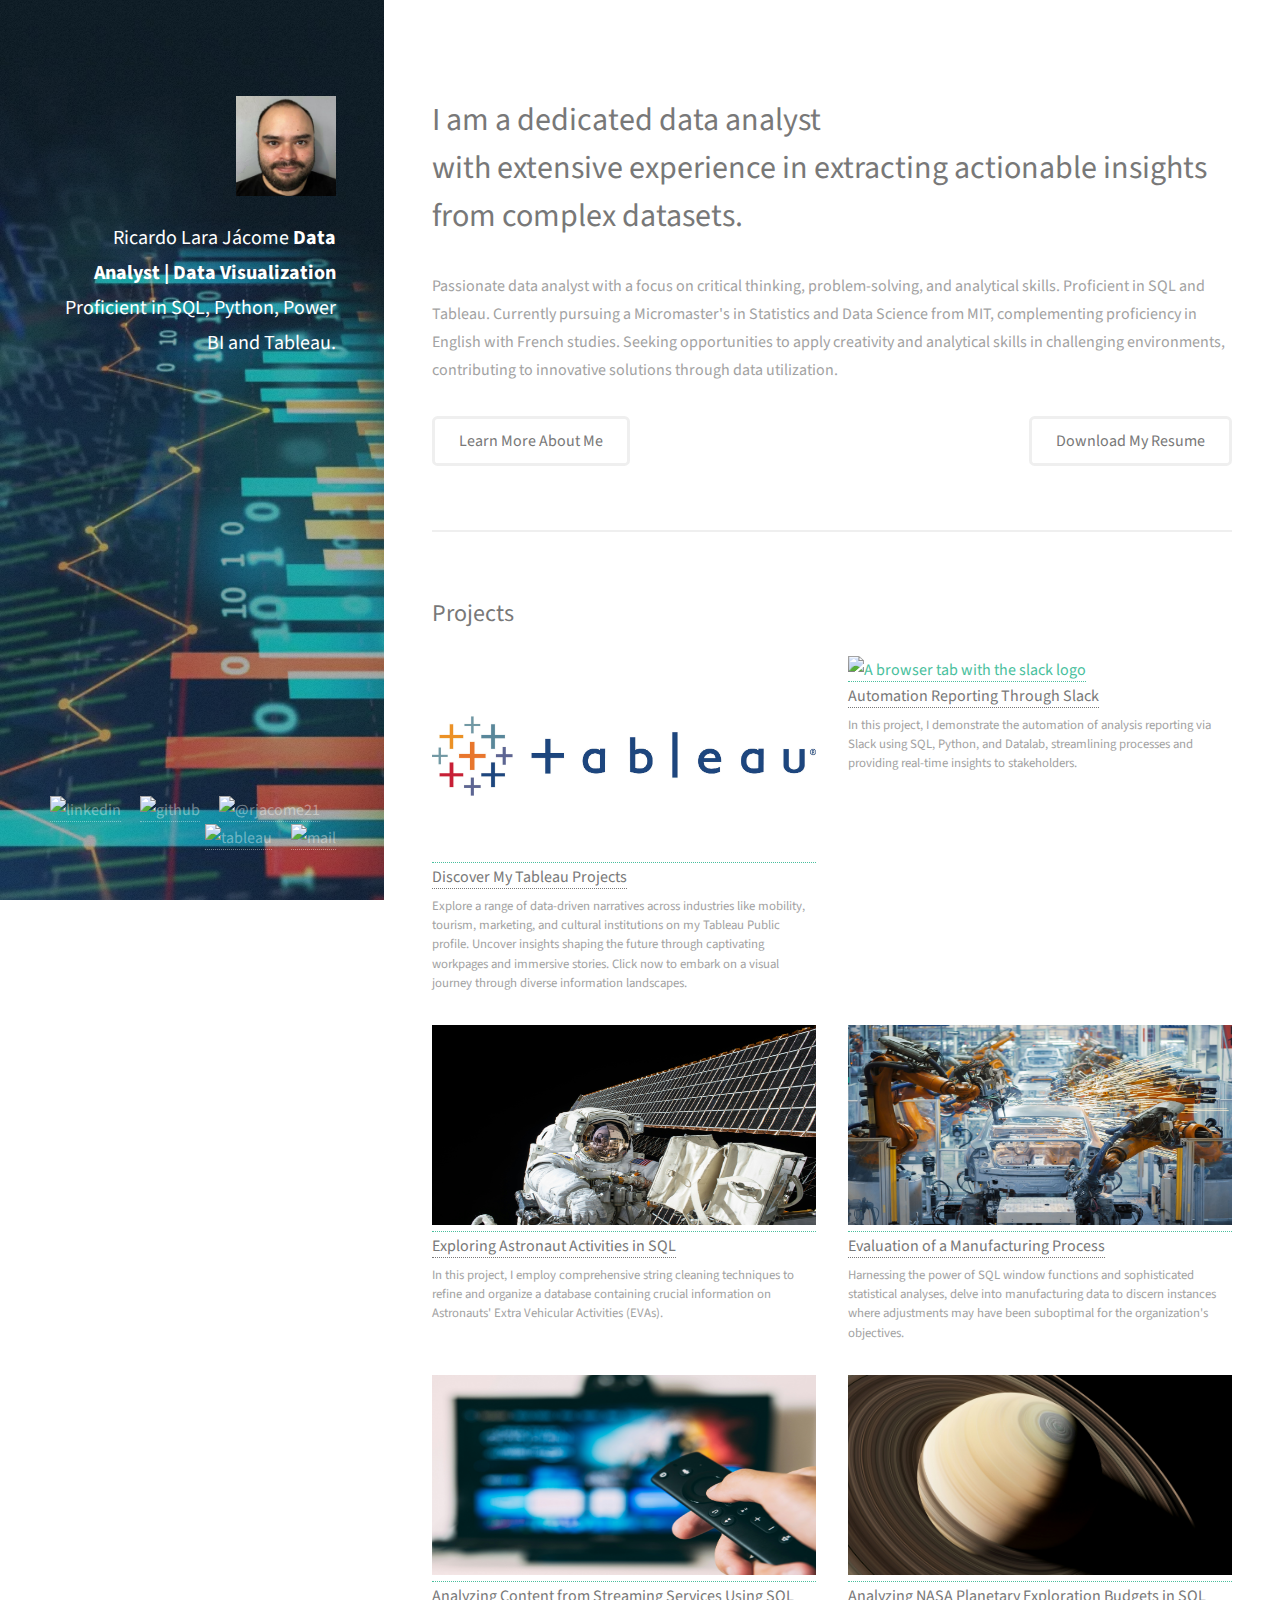
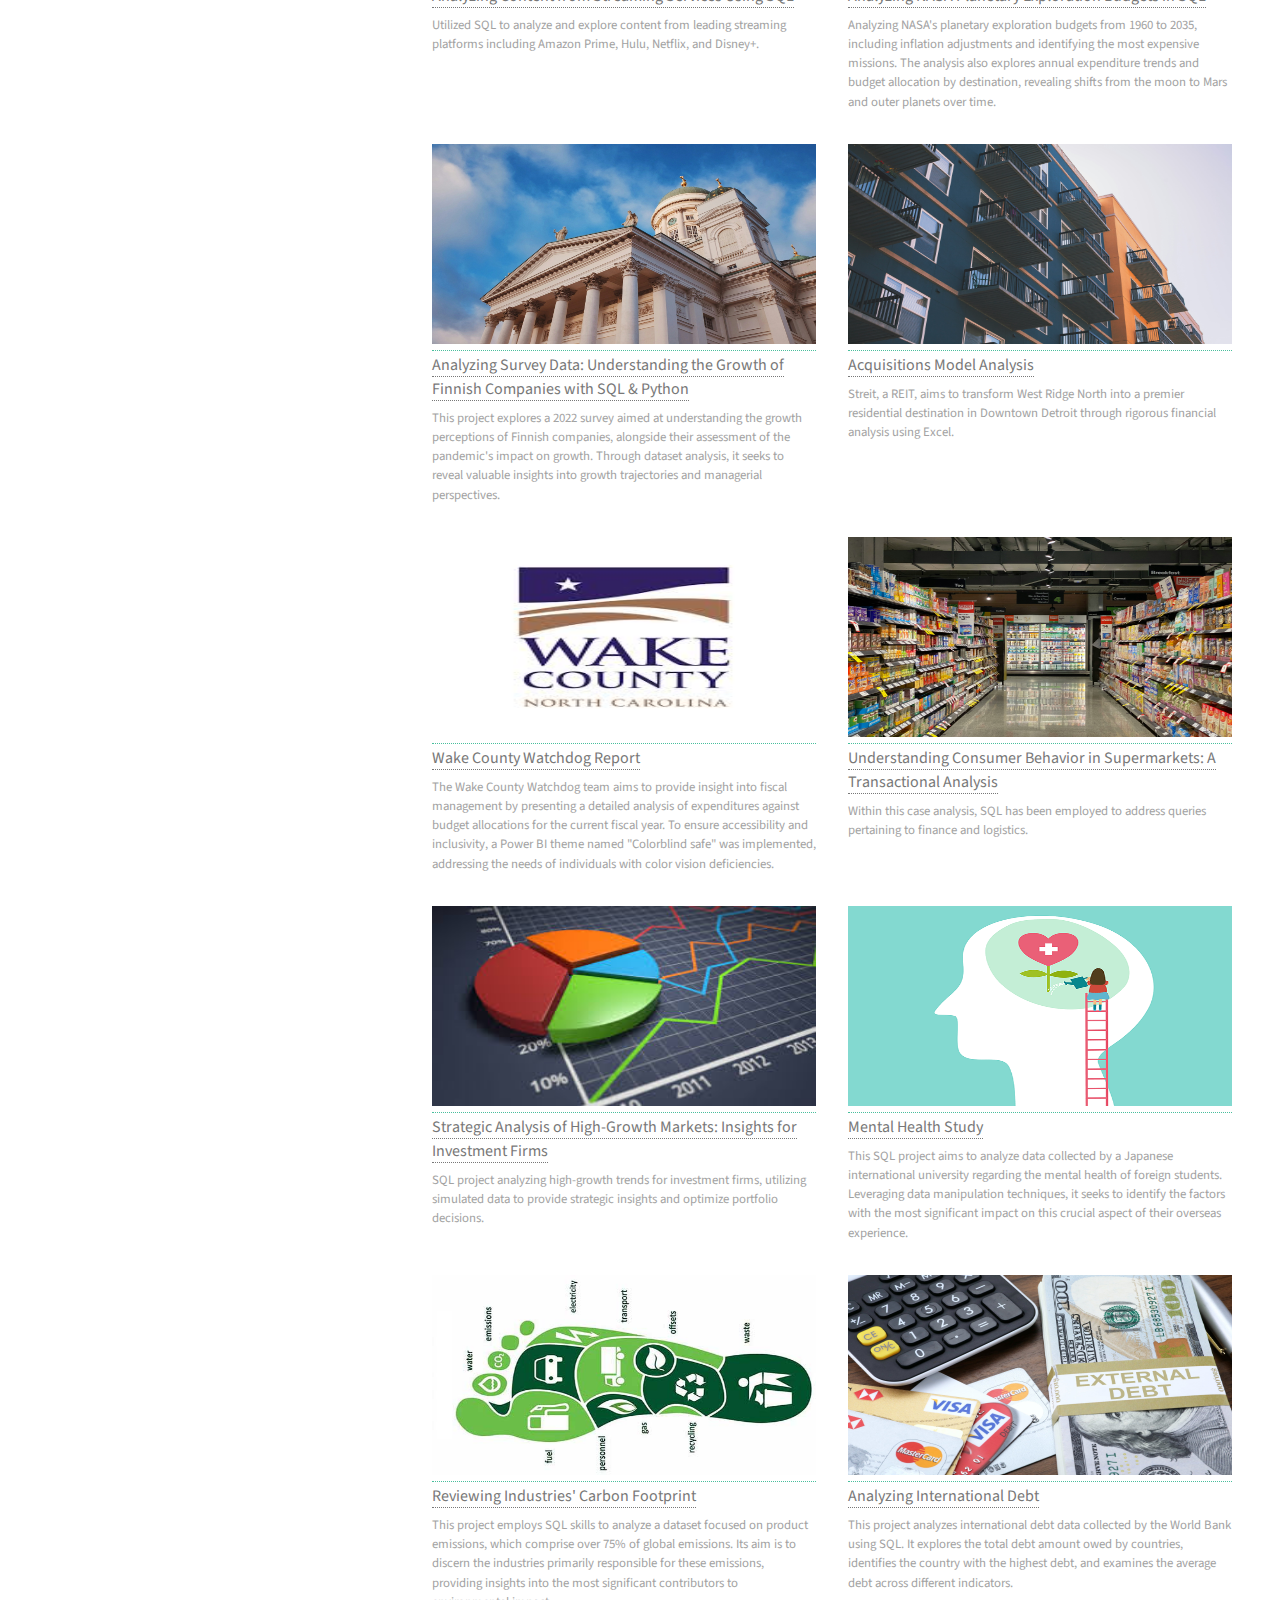
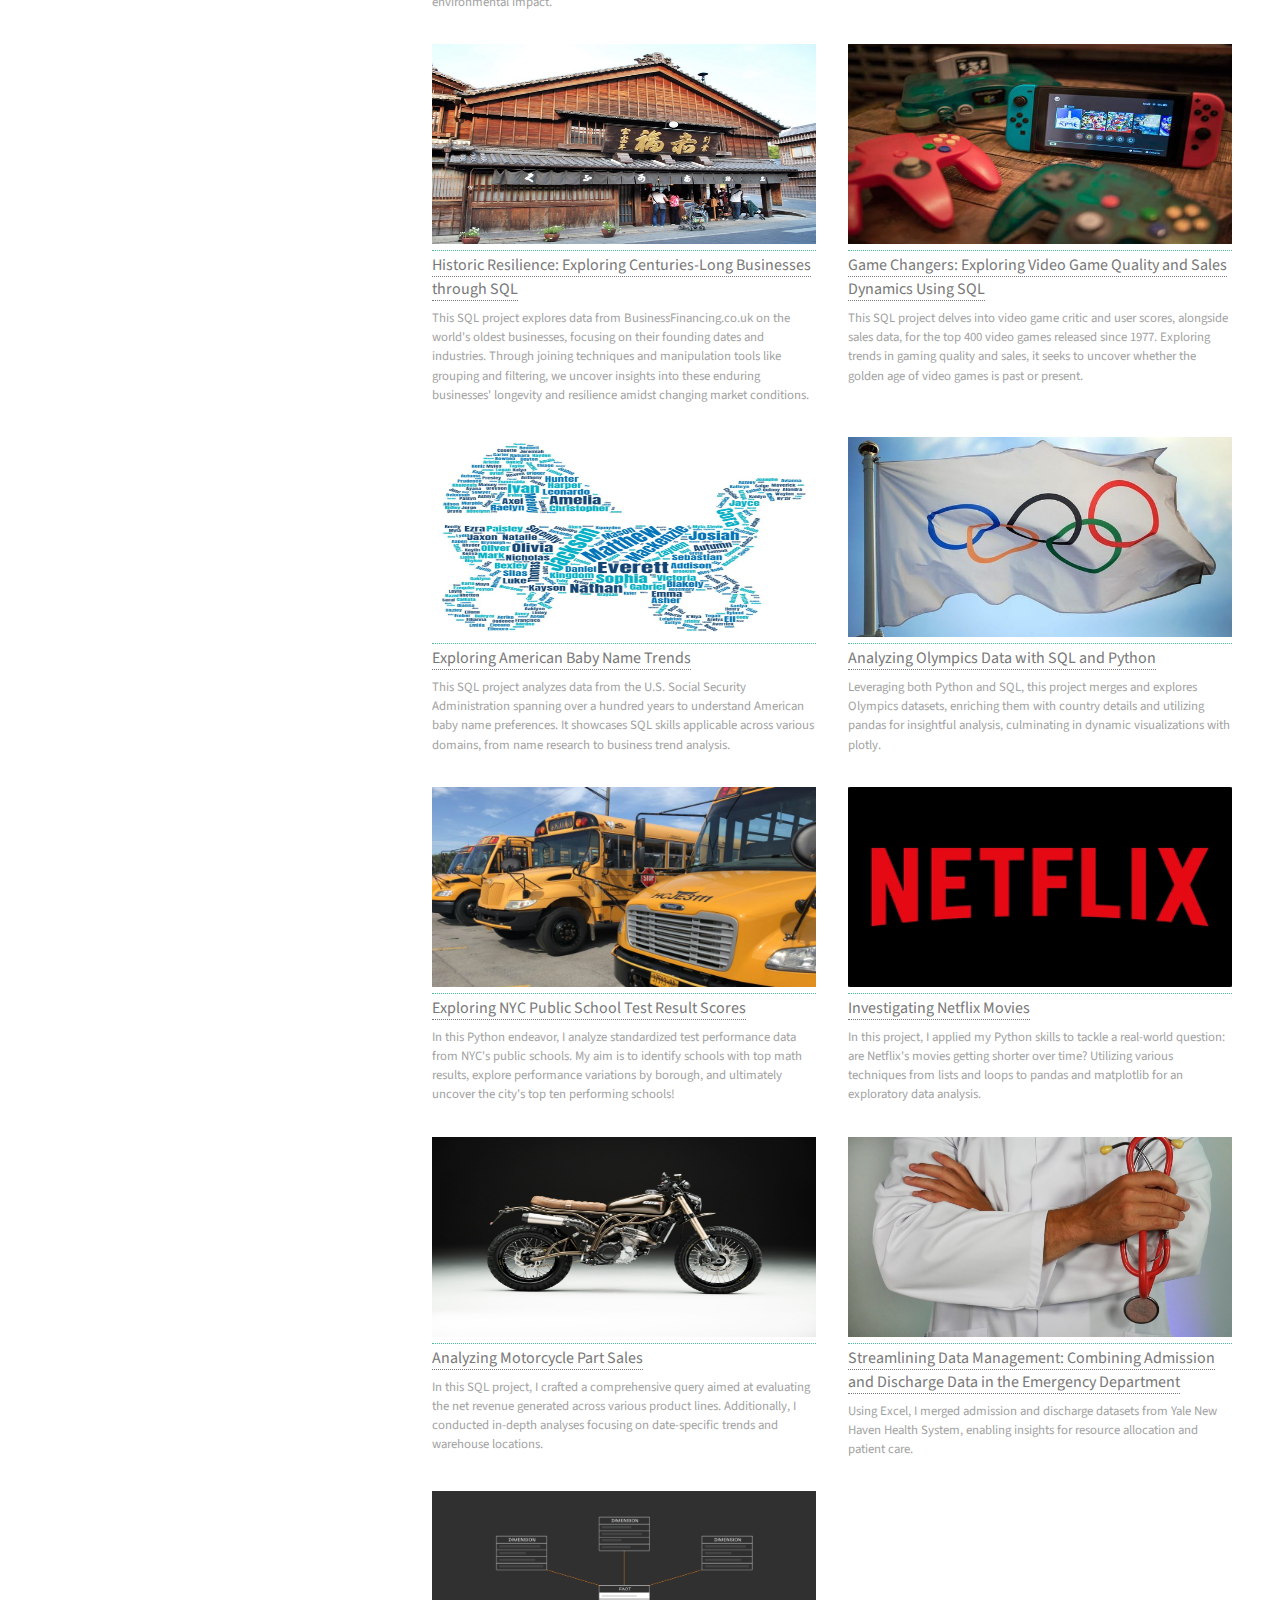
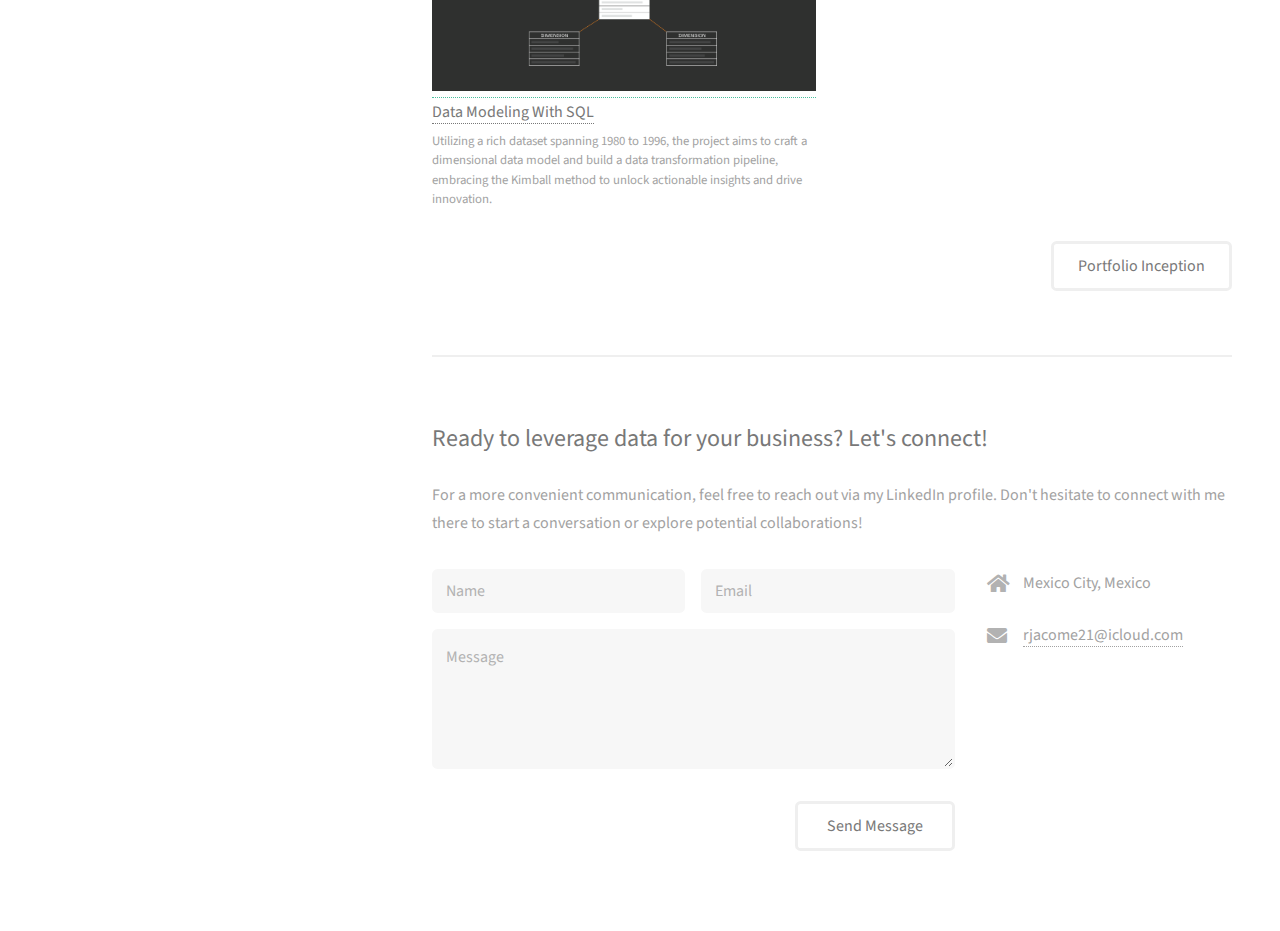
==== index.html @ f601e81e "Update index.html" ====
<!DOCTYPE HTML>
<!--
	
-->
<html>
	<head>
		<title>Strata by HTML5 UP</title>
		<meta charset="utf-8" />
		<meta name="viewport" content="width=device-width, initial-scale=1, user-scalable=no" />
		<link rel="stylesheet" href="assets/css/main.css" />
		<link rel="stylesheet" href="https://cdnjs.cloudflare.com/ajax/libs/font-awesome/5.15.4/css/all.min.css" integrity="sha512-XpgOfXXQxFh2QGMm05JzD7oP1Bv+K9Dj61WHQWHKqwZopORg4/aDzxc4pFRbygKoYyW8hn3tZRuc79XunGZhWg==" crossorigin="anonymous" referrerpolicy="no-referrer" />
		
        <style>
  .actions {
    display: flex;
    justify-content: space-between;
    list-style: none; /* Quitamos los puntos de la lista */
    padding: 0; /* Quitamos el padding predeterminado */
  }

  .actions li:last-child {
    margin-left: auto; /* Empuja el último elemento (botón derecho) hacia la derecha */
  }
</style>
	</head>
	<body class="is-preload">

		<!-- Header -->
<header id="header">
    <div class="inner">
        <a href="#" class="image avatar"><img src="images/Yomero.jpeg" alt="foto de Ricardo Lara" style="border-radius: 0; width: 100px; height: 100px; object-fit: cover;"/></a>
        <h1 style="color: white;"><strong>Ricardo Lara Jácome</strong><br />
        <span style="font-weight: bold; color: white;">Data Analyst | Data Visualization </span><br />
        Proficient in SQL, Python, Power BI and Tableau</a>.</h1>
    </div>
</header>

		<!-- Main -->
<div id="main">

    <!-- One -->
    <section id="one">
        <header class="major">
            <h2>I am a dedicated data analyst<br />
                with extensive experience in extracting actionable insights from complex datasets.
            </h2>
        </header>
        <p>Passionate data analyst with a focus on critical thinking, problem-solving, and analytical skills. Proficient in SQL and Tableau. Currently pursuing a Micromaster's in Statistics and Data Science from MIT, complementing proficiency in English with French studies. Seeking opportunities to apply creativity and analytical skills in challenging environments, contributing to innovative solutions through data utilization.</p>
    <ul class="actions">
        <li class="left-button"><a href="https://www.linkedin.com/in/ricardo-lara-jacome/" class="button">Learn More About Me</a> </li>
        <li class="right-button"><a href="https://github.com/ricardolarajacome/portafolio/raw/main/images/ricardo_lara_jacome-data_analyst_resume.pdf" class="button" download>Download My Resume</a> </li>
    </ul>
</section>


				<!-- Two -->
					<section id="two">
						<h2>Projects</h2>
						<div class="row">
							<article class="col-6 col-12-xsmall work-item">
								<a><img src="images/thumbs/Tableau.jpeg" alt="Tableau's logo" style="width: 100%; height: 200px;"/></a>	
								<h3><a href="https://public.tableau.com/app/profile/ricardo.lara/vizzes">Discover My Tableau Projects</a></h3>
								<p>Explore a range of data-driven narratives across industries like mobility, tourism, marketing, and cultural institutions on my Tableau Public profile. Uncover insights shaping the future through captivating workpages and immersive stories. Click now to embark on a visual journey through diverse information landscapes.</p>
								</ul>
                                                        </article>
							<article class="col-6 col-12-xsmall work-item">
								<a><img src="images/thumbs/slack.jpg" alt="A browser tab with the slack logo" style="width: 100%; height: 200px;"/></a>
								<h3><a href="https://github.com/ricardolarajacome/projects/blob/main/automate_reporting/automating_bicycle_sales_reporting.ipynb">Automation Reporting Through Slack</a></h3>
								<p>In this project, I demonstrate the automation of analysis reporting via Slack using SQL, Python, and Datalab, streamlining processes and providing real-time insights to stakeholders.</p>
								</ul>
							</article>
							<article class="col-6 col-12-xsmall work-item">
								<a><img src="images/thumbs/astronaut.jpg" alt="An astronaut repairing the ISS" style="width: 100%; height: 200px;"/></a>
								<h3><a href="https://github.com/ricardolarajacome/projects/blob/main/astronaut_activities/exploring_evas.ipynb">Exploring Astronaut Activities in SQL</a></h3>
								<p>In this project, I employ comprehensive string cleaning techniques to refine and organize a database containing crucial information on Astronauts' Extra Vehicular Activities (EVAs).</p>
								</ul>
							</article>
							<article class="col-6 col-12-xsmall work-item">
								<a><img src="images/thumbs/manufacture.jpg" alt="Robotic arms on an assembling line" style="width: 100%; height: 200px;"/></a>
								<h3><a href="https://github.com/ricardolarajacome/projects/blob/main/evaluation_manufacturing_process.ipynb">Evaluation of a Manufacturing Process</a></h3>
								<p>Harnessing the power of SQL window functions and sophisticated statistical analyses, delve into manufacturing data to discern instances where adjustments may have been suboptimal for the organization's objectives.</p>
								</ul>
							</article>
							<article class="col-6 col-12-xsmall work-item">
								<a><img src="images/thumbs/streaming.jpg" alt="TV remote control" style="width: 100%; height: 200px;"/></a>
								<h3><a href="https://github.com/ricardolarajacome/projects/blob/main/streaming_service_content.ipynb">Analyzing Content from Streaming Services Using SQL</a></h3>
								<p>Utilized SQL to analyze and explore content from leading streaming platforms including Amazon Prime, Hulu, Netflix, and Disney+.</p>
								</ul>
							</article>
							<article class="col-6 col-12-xsmall work-item">
								<a><img src="images/thumbs/jupyter.jpg" alt="Jupyter" style="width: 100%; height: 200px;"/></a>	
								<h3><a href="https://github.com/ricardolarajacome/projects/blob/main/nasa_planetary_exploration_budget/nasa_budget.ipynb">Analyzing NASA Planetary Exploration Budgets in SQL</a></h3>
								<p>Analyzing NASA's planetary exploration budgets from 1960 to 2035, including inflation adjustments and identifying the most expensive missions. The analysis also explores annual expenditure trends and budget allocation by destination, revealing shifts from the moon to Mars and outer planets over time.</p>
								</ul>
							</article>
							<article class="col-6 col-12-xsmall work-item">
								<a><img src="images/thumbs/finland.jpg" alt="Helsinki cathedral" style="width: 100%; height: 200px;"/></a>
								<h3><a href="https://github.com/ricardolarajacome/projects/blob/main/survey_data/analyzing_survey_data.ipynb">Analyzing Survey Data: Understanding the Growth of Finnish Companies with SQL & Python</a></h3>
								<p>This project explores a 2022 survey aimed at understanding the growth perceptions of Finnish companies, alongside their assessment of the pandemic's impact on growth. Through dataset analysis, it seeks to reveal valuable insights into growth trajectories and managerial perspectives.</p>
								</ul>
							</article>
							<article class="col-6 col-12-xsmall work-item">
								<a><img src="images/thumbs/real_estate.jpg" alt="Appartment Building" style="width: 100%; height: 200px;"/></a>
								<h3><a href="https://github.com/ricardolarajacome/excel_projects/blob/main/acquisitions_model_analysis.md">Acquisitions Model Analysis</a></h3>
								<p>Streit, a REIT, aims to transform West Ridge North into a premier residential destination in Downtown Detroit through rigorous financial analysis using Excel.</p>
								</ul>
							</article>
							<article class="col-6 col-12-xsmall work-item">
								<a><img src="images/thumbs/wakecounty.jpeg" alt="Wake County coat of arms" style="width: 100%; height: 200px;"/></a>
								<h3><a href="https://github.com/ricardolarajacome/projects/blob/main/wakecounty.md">Wake County Watchdog Report</a></h3>
								<p>The Wake County Watchdog team aims to provide insight into fiscal management by presenting a detailed analysis of expenditures against budget allocations for the current fiscal year. To ensure accessibility and inclusivity, a Power BI theme named "Colorblind safe" was implemented, addressing the needs of individuals with color vision deficiencies. </p>
								</ul>
							</article>
							<article class="col-6 col-12-xsmall work-item">
								<a><img src="images/thumbs/supermarket.jpg" alt="A supermarket aisle" style="width: 100%; height: 200px;"/></a>
								<h3><a href="https://github.com/ricardolarajacome/projects/blob/main/consumer_behavior.ipynb">Understanding Consumer Behavior in Supermarkets: A Transactional Analysis</a></h3>
								<p>Within this case analysis, SQL has been employed to address queries pertaining to finance and logistics.</p>
								</ul>
							</article>
							<article class="col-6 col-12-xsmall work-item">
								<a><img src="images/thumbs/investment.jpeg" alt="Pie chart" style="width: 100%; height: 200px;"/></a>
								<h3><a href="https://github.com/ricardolarajacome/projects/blob/main/insights_for_investment_firms.ipynb">Strategic Analysis of High-Growth Markets: Insights for Investment Firms</a></h3>
								<p>SQL project analyzing high-growth trends for investment firms, utilizing simulated data to provide strategic insights and optimize portfolio decisions.</p>
								</ul>
							</article>
							<article class="col-6 col-12-xsmall work-item">
								<a><img src="images/thumbs/mental_health.png" alt="Mental Health Support " style="width: 100%; height: 200px;"/></a>	
								<h3><a href="https://github.com/ricardolarajacome/projects/blob/main/mental_health_study.ipynb">Mental Health Study</a></h3>
								<p>This SQL project aims to analyze data collected by a Japanese international university regarding the mental health of foreign students. Leveraging data manipulation techniques, it seeks to identify the factors with the most significant impact on this crucial aspect of their overseas experience.</p>
								</ul>
							</article>
							<article class="col-6 col-12-xsmall work-item">
								<a><img src="images/thumbs/footprint.jpeg" alt="Green Footprint " style="width: 100%; height: 200px;"/></a>	
								<h3><a href="https://github.com/ricardolarajacome/projects/blob/main/the_carbon_catalogue.ipynb">Reviewing Industries' Carbon Footprint</a></h3>
								<p>This project employs SQL skills to analyze a dataset focused on product emissions, which comprise over 75% of global emissions. Its aim is to discern the industries primarily responsible for these emissions, providing insights into the most significant contributors to environmental impact.</p>
								</ul>
							</article>
							<article class="col-6 col-12-xsmall work-item">
								<a><img src="images/thumbs/debt.jpeg" alt="Green Footprint " style="width: 100%; height: 200px;"/></a>	
								<h3><a href="https://github.com/ricardolarajacome/projects/blob/main/InternationalDebtStatistics.ipynb">Analyzing International Debt</a></h3>
								<p>This project analyzes international debt data collected by the World Bank using SQL. It explores the total debt amount owed by countries, identifies the country with the highest debt, and examines the average debt across different indicators.</p>
								</ul>
							</article>
							<article class="col-6 col-12-xsmall work-item">
								<a><img src="images/thumbs/business_in_japan.jpeg" alt="An old resturant in Japan" style="width: 100%; height: 200px;"/></a>
								<h3><a href="https://github.com/ricardolarajacome/projects/blob/main/oldestbusinesses.ipynb">Historic Resilience: Exploring Centuries-Long Businesses through SQL</a></h3>
								<p>This SQL project explores data from BusinessFinancing.co.uk on the world's oldest businesses, focusing on their founding dates and industries. Through joining techniques and manipulation tools like grouping and filtering, we uncover insights into these enduring businesses' longevity and resilience amidst changing market conditions.</p>
								</ul>
							</article>
							<article class="col-6 col-12-xsmall work-item">
								<a><img src="images/thumbs/videogames.jpeg" alt="Robotic arms on an assembling line" style="width: 100%; height: 200px;"/></a>
								<h3><a href="https://github.com/ricardolarajacome/projects/blob/main/video_games_popularity.ipynb">Game Changers: Exploring Video Game Quality and Sales Dynamics Using SQL</a></h3>
								<p>This SQL project delves into video game critic and user scores, alongside sales data, for the top 400 video games released since 1977. Exploring trends in gaming quality and sales, it seeks to uncover whether the golden age of video games is past or present.</p>
								</ul>
							</article>
							<article class="col-6 col-12-xsmall work-item">
								<a><img src="images/thumbs/baby_names.jpeg" alt="Baby names word cloud" style="width: 100%; height: 200px;"/></a>
								<h3><a href="https://github.com/ricardolarajacome/projects/blob/main/american_baby_name_trends.ipynb">Exploring American Baby Name Trends</a></h3>
								<p>This SQL project analyzes data from the U.S. Social Security Administration spanning over a hundred years to understand American baby name preferences. It showcases SQL skills applicable across various domains, from name research to business trend analysis.</p>
								</ul>
							</article>
							<article class="col-6 col-12-xsmall work-item">
								<a><img src="images/thumbs/olympics.jpeg" alt="Olympic's flag" style="width: 100%; height: 200px;"/></a>
								<h3><a href="https://github.com/ricardolarajacome/projects/blob/main/olympic_games/olympics_data.ipynb">Analyzing Olympics Data with SQL and Python</a></h3>
								<p> Leveraging both Python and SQL, this project merges and explores Olympics datasets, enriching them with country details and utilizing pandas for insightful analysis, culminating in dynamic visualizations with plotly.</p>
								</ul>
							</article>
							<article class="col-6 col-12-xsmall work-item">
								<a><img src="images/thumbs/schools.jpeg" alt="School Buses" style="width: 100%; height: 200px;"/></a>
								<h3><a href="https://github.com/ricardolarajacome/projects/blob/main/New%20York%20Public%20Schools.ipynb">Exploring NYC Public School Test Result Scores</a></h3>
								<p> In this Python endeavor, I analyze standardized test performance data from NYC's public schools. My aim is to identify schools with top math results, explore performance variations by borough, and ultimately uncover the city's top ten performing schools!</p>
								</ul>
							</article>
							<article class="col-6 col-12-xsmall work-item">
								<a><img src="images/thumbs/netflix.png" alt="Netflix's logo" style="width: 100%; height: 200px;"/></a>
								<h3><a href="https://github.com/ricardolarajacome/projects/blob/main/netflix.ipynb">Investigating Netflix Movies</a></h3>
								<p>In this project, I applied my Python skills to tackle a real-world question: are Netflix's movies getting shorter over time? Utilizing various techniques from lists and loops to pandas and matplotlib for an exploratory data analysis.</p>
								</ul>
							</article>
							<article class="col-6 col-12-xsmall work-item">
								<a><img src="images/thumbs/motorcycles.jpeg" alt="Motorcycle" style="width: 100%; height: 200px;"/></a>
								<h3><a href="https://github.com/ricardolarajacome/projects/blob/main/motorcycles.ipynb">Analyzing Motorcycle Part Sales</a></h3>
								<p>In this SQL project, I crafted a comprehensive query aimed at evaluating the net revenue generated across various product lines. Additionally, I conducted in-depth analyses focusing on date-specific trends and warehouse locations.</p>
								</ul>
							</article>
							<article class="col-6 col-12-xsmall work-item">
								<a><img src="images/thumbs/emergency.jpg" alt="Doctor holding a stethoscope" style="width: 100%; height: 200px;"/></a>
								<h3><a href="https://github.com/ricardolarajacome/excel_projects/blob/main/yale_new_haven_health_system_emergency_department/project/streamlining_data_management.md">Streamlining Data Management: Combining Admission and Discharge Data in the Emergency Department</a></h3>
								<p>Using Excel, I merged admission and discharge datasets from Yale New Haven Health System, enabling insights for resource allocation and patient care.</p>
								</ul>
							</article>
							<article class="col-6 col-12-xsmall work-item">
								<a><img src="images/thumbs/kimball.png" alt="Graphic representation of Kimball method for data modeling" style="width: 100%; height: 200px;"/></a>
								<h3><a href="https://github.com/ricardolarajacome/projects/blob/main/sorenson_workstation_data_modeling.ipynb">Data Modeling With SQL</a></h3>
								<p>Utilizing a rich dataset spanning 1980 to 1996, the project aims to craft a dimensional data model and build a data transformation pipeline, embracing the Kimball method to unlock actionable insights and drive innovation.</p>
								</ul>
							</article>
						</div>
						<ul class="actions">
							<li><a href="#" class="button">Portfolio Inception</a></li>
						</ul>
					</section>

				<!-- Three -->
					<section id="three">
						<h2>Ready to leverage data for your business? Let's connect!</h2>
						<p>For a more convenient communication, feel free to reach out via my LinkedIn profile. Don't hesitate to connect with me there to start a conversation or explore potential collaborations!</p>
						<div class="row">
							<div class="col-8 col-12-small">
								<form method="post" action="#">
									<div class="row gtr-uniform gtr-50">
										<div class="col-6 col-12-xsmall"><input type="text" name="name" id="name" placeholder="Name" /></div>
										<div class="col-6 col-12-xsmall"><input type="email" name="email" id="email" placeholder="Email" /></div>
										<div class="col-12"><textarea name="message" id="message" placeholder="Message" rows="4"></textarea></div>
									</div>
								</form>
								<ul class="actions">
									<li><input type="submit" value="Send Message" /></li>
								</ul>
							</div>
							<div class="col-4 col-12-small">
								<ul class="labeled-icons">
									<li>
										<h3 class="icon solid fa-home"><span class="label">Location</span></h3>
										Mexico City, Mexico<br />
									</li>
									<li>
										<h3 class="icon solid fa-envelope"><span class="label">Email</span></h3>
										<a href="#">rjacome21@icloud.com</a>
									</li>
								</ul>
							</div>
						</div>
					</section>

				<!-- Four -->
				<!--
					<section id="four">
						<h2>Elements</h2>

						<section>
							<h4>Text</h4>
							<p>This is <b>bold</b> and this is <strong>strong</strong>. This is <i>italic</i> and this is <em>emphasized</em>.
							This is <sup>superscript</sup> text and this is <sub>subscript</sub> text.
							This is <u>underlined</u> and this is code: <code>for (;;) { ... }</code>. Finally, <a href="#">this is a link</a>.</p>
							<hr />
							<header>
								<h4>Heading with a Subtitle</h4>
								<p>Lorem ipsum dolor sit amet nullam id egestas urna aliquam</p>
							</header>
							<p>Nunc lacinia ante nunc ac lobortis. Interdum adipiscing gravida odio porttitor sem non mi integer non faucibus ornare mi ut ante amet placerat aliquet. Volutpat eu sed ante lacinia sapien lorem accumsan varius montes viverra nibh in adipiscing blandit tempus accumsan.</p>
							<header>
								<h5>Heading with a Subtitle</h5>
								<p>Lorem ipsum dolor sit amet nullam id egestas urna aliquam</p>
							</header>
							<p>Nunc lacinia ante nunc ac lobortis. Interdum adipiscing gravida odio porttitor sem non mi integer non faucibus ornare mi ut ante amet placerat aliquet. Volutpat eu sed ante lacinia sapien lorem accumsan varius montes viverra nibh in adipiscing blandit tempus accumsan.</p>
							<hr />
							<h2>Heading Level 2</h2>
							<h3>Heading Level 3</h3>
							<h4>Heading Level 4</h4>
							<h5>Heading Level 5</h5>
							<h6>Heading Level 6</h6>
							<hr />
							<h5>Blockquote</h5>
							<blockquote>Fringilla nisl. Donec accumsan interdum nisi, quis tincidunt felis sagittis eget tempus euismod. Vestibulum ante ipsum primis in faucibus vestibulum. Blandit adipiscing eu felis iaculis volutpat ac adipiscing accumsan faucibus. Vestibulum ante ipsum primis in faucibus lorem ipsum dolor sit amet nullam adipiscing eu felis.</blockquote>
							<h5>Preformatted</h5>
							<pre><code>i = 0;

while (!deck.isInOrder()) {
print 'Iteration ' + i;
deck.shuffle();
i++;
}

print 'It took ' + i + ' iterations to sort the deck.';</code></pre>
						</section>

						<section>
							<h4>Lists</h4>
							<div class="row">
								<div class="col-6 col-12-xsmall">
									<h5>Unordered</h5>
									<ul>
										<li>Dolor pulvinar etiam magna etiam.</li>
										<li>Sagittis adipiscing lorem eleifend.</li>
										<li>Felis enim feugiat dolore viverra.</li>
									</ul>
									<h5>Alternate</h5>
									<ul class="alt">
										<li>Dolor pulvinar etiam magna etiam.</li>
										<li>Sagittis adipiscing lorem eleifend.</li>
										<li>Felis enim feugiat dolore viverra.</li>
									</ul>
								</div>
								<div class="col-6 col-12-xsmall">
									<h5>Ordered</h5>
									<ol>
										<li>Dolor pulvinar etiam magna etiam.</li>
										<li>Etiam vel felis at lorem sed viverra.</li>
										<li>Felis enim feugiat dolore viverra.</li>
										<li>Dolor pulvinar etiam magna etiam.</li>
										<li>Etiam vel felis at lorem sed viverra.</li>
										<li>Felis enim feugiat dolore viverra.</li>
									</ol>
									<h5>Icons</h5>
									<ul class="icons">
										<li><a href="#" class="icon brands fa-twitter"><span class="label">Twitter</span></a></li>
										<li><a href="#" class="icon brands fa-facebook-f"><span class="label">Facebook</span></a></li>
										<li><a href="#" class="icon brands fa-instagram"><span class="label">Instagram</span></a></li>
										<li><a href="#" class="icon brands fa-github"><span class="label">Github</span></a></li>
										<li><a href="#" class="icon brands fa-dribbble"><span class="label">Dribbble</span></a></li>
										<li><a href="#" class="icon brands fa-tumblr"><span class="label">Tumblr</span></a></li>
									</ul>
								</div>
							</div>
							<h5>Actions</h5>
							<ul class="actions">
								<li><a href="#" class="button primary">Default</a></li>
								<li><a href="#" class="button">Default</a></li>
							</ul>
							<ul class="actions small">
								<li><a href="#" class="button primary small">Small</a></li>
								<li><a href="#" class="button small">Small</a></li>
							</ul>
							<div class="row">
								<div class="col-6 col-12-small">
									<ul class="actions stacked">
										<li><a href="#" class="button primary">Default</a></li>
										<li><a href="#" class="button">Default</a></li>
									</ul>
								</div>
								<div class="col-6 col-12-small">
									<ul class="actions stacked">
										<li><a href="#" class="button primary small">Small</a></li>
										<li><a href="#" class="button small">Small</a></li>
									</ul>
								</div>
								<div class="col-6 col-12-small">
									<ul class="actions stacked">
										<li><a href="#" class="button primary fit">Default</a></li>
										<li><a href="#" class="button fit">Default</a></li>
									</ul>
								</div>
								<div class="col-6 col-12-small">
									<ul class="actions stacked">
										<li><a href="#" class="button primary small fit">Small</a></li>
										<li><a href="#" class="button small fit">Small</a></li>
									</ul>
								</div>
							</div>
						</section>

						<section>
							<h4>Table</h4>
							<h5>Default</h5>
							<div class="table-wrapper">
								<table>
									<thead>
										<tr>
											<th>Name</th>
											<th>Description</th>
											<th>Price</th>
										</tr>
									</thead>
									<tbody>
										<tr>
											<td>Item One</td>
											<td>Ante turpis integer aliquet porttitor.</td>
											<td>29.99</td>
										</tr>
										<tr>
											<td>Item Two</td>
											<td>Vis ac commodo adipiscing arcu aliquet.</td>
											<td>19.99</td>
										</tr>
										<tr>
											<td>Item Three</td>
											<td> Morbi faucibus arcu accumsan lorem.</td>
											<td>29.99</td>
										</tr>
										<tr>
											<td>Item Four</td>
											<td>Vitae integer tempus condimentum.</td>
											<td>19.99</td>
										</tr>
										<tr>
											<td>Item Five</td>
											<td>Ante turpis integer aliquet porttitor.</td>
											<td>29.99</td>
										</tr>
									</tbody>
									<tfoot>
										<tr>
											<td colspan="2"></td>
											<td>100.00</td>
										</tr>
									</tfoot>
								</table>
							</div>

							<h5>Alternate</h5>
							<div class="table-wrapper">
								<table class="alt">
									<thead>
										<tr>
											<th>Name</th>
											<th>Description</th>
											<th>Price</th>
										</tr>
									</thead>
									<tbody>
										<tr>
											<td>Item One</td>
											<td>Ante turpis integer aliquet porttitor.</td>
											<td>29.99</td>
										</tr>
										<tr>
											<td>Item Two</td>
											<td>Vis ac commodo adipiscing arcu aliquet.</td>
											<td>19.99</td>
										</tr>
										<tr>
											<td>Item Three</td>
											<td> Morbi faucibus arcu accumsan lorem.</td>
											<td>29.99</td>
										</tr>
										<tr>
											<td>Item Four</td>
											<td>Vitae integer tempus condimentum.</td>
											<td>19.99</td>
										</tr>
										<tr>
											<td>Item Five</td>
											<td>Ante turpis integer aliquet porttitor.</td>
											<td>29.99</td>
										</tr>
									</tbody>
									<tfoot>
										<tr>
											<td colspan="2"></td>
											<td>100.00</td>
										</tr>
									</tfoot>
								</table>
							</div>
						</section>

						<section>
							<h4>Buttons</h4>
							<ul class="actions">
								<li><a href="#" class="button primary">Primary</a></li>
								<li><a href="#" class="button">Default</a></li>
							</ul>
							<ul class="actions">
								<li><a href="#" class="button large">Large</a></li>
								<li><a href="#" class="button">Default</a></li>
								<li><a href="#" class="button small">Small</a></li>
							</ul>
							<ul class="actions fit">
								<li><a href="#" class="button primary fit">Fit</a></li>
								<li><a href="#" class="button fit">Fit</a></li>
							</ul>
							<ul class="actions fit small">
								<li><a href="#" class="button primary fit small">Fit + Small</a></li>
								<li><a href="#" class="button fit small">Fit + Small</a></li>
							</ul>
							<ul class="actions">
								<li><a href="#" class="button primary icon solid fa-download">Icon</a></li>
								<li><a href="#" class="button icon solid fa-download">Icon</a></li>
							</ul>
							<ul class="actions">
								<li><span class="button primary disabled">Primary</span></li>
								<li><span class="button disabled">Default</span></li>
							</ul>
						</section>

						<section>
							<h4>Form</h4>
							<form method="post" action="#">
								<div class="row gtr-uniform gtr-50">
									<div class="col-6 col-12-xsmall">
										<input type="text" name="demo-name" id="demo-name" value="" placeholder="Name" />
									</div>
									<div class="col-6 col-12-xsmall">
										<input type="email" name="demo-email" id="demo-email" value="" placeholder="Email" />
									</div>
									<div class="col-12">
										<select name="demo-category" id="demo-category">
											<option value="">- Category -</option>
											<option value="1">Manufacturing</option>
											<option value="1">Shipping</option>
											<option value="1">Administration</option>
											<option value="1">Human Resources</option>
										</select>
									</div>
									<div class="col-4 col-12-small">
										<input type="radio" id="demo-priority-low" name="demo-priority" checked>
										<label for="demo-priority-low">Low Priority</label>
									</div>
									<div class="col-4 col-12-small">
										<input type="radio" id="demo-priority-normal" name="demo-priority">
										<label for="demo-priority-normal">Normal Priority</label>
									</div>
									<div class="col-4 col-12-small">
										<input type="radio" id="demo-priority-high" name="demo-priority">
										<label for="demo-priority-high">High Priority</label>
									</div>
									<div class="col-6 col-12-small">
										<input type="checkbox" id="demo-copy" name="demo-copy">
										<label for="demo-copy">Email me a copy of this message</label>
									</div>
									<div class="col-6 col-12-small">
										<input type="checkbox" id="demo-human" name="demo-human" checked>
										<label for="demo-human">I am a human and not a robot</label>
									</div>
									<div class="col-12">
										<textarea name="demo-message" id="demo-message" placeholder="Enter your message" rows="6"></textarea>
									</div>
									<div class="col-12">
										<ul class="actions">
											<li><input type="submit" value="Send Message" class="primary" /></li>
											<li><input type="reset" value="Reset" /></li>
										</ul>
									</div>
								</div>
							</form>
						</section>

						<section>
							<h4>Image</h4>
							<h5>Fit</h5>
							<div class="box alt">
								<div class="row gtr-50 gtr-uniform">
									<div class="col-12"><span class="image fit"><img src="images/fulls/05.jpg" alt="" /></span></div>
									<div class="col-4"><span class="image fit"><img src="images/thumbs/01.jpg" alt="" /></span></div>
									<div class="col-4"><span class="image fit"><img src="images/thumbs/02.jpg" alt="" /></span></div>
									<div class="col-4"><span class="image fit"><img src="images/thumbs/03.jpg" alt="" /></span></div>
									<div class="col-4"><span class="image fit"><img src="images/thumbs/04.jpg" alt="" /></span></div>
									<div class="col-4"><span class="image fit"><img src="images/thumbs/05.jpg" alt="" /></span></div>
									<div class="col-4"><span class="image fit"><img src="images/thumbs/06.jpg" alt="" /></span></div>
									<div class="col-4"><span class="image fit"><img src="images/thumbs/03.jpg" alt="" /></span></div>
									<div class="col-4"><span class="image fit"><img src="images/thumbs/02.jpg" alt="" /></span></div>
									<div class="col-4"><span class="image fit"><img src="images/thumbs/01.jpg" alt="" /></span></div>
								</div>
							</div>
							<h5>Left &amp; Right</h5>
							<p><span class="image left"><img src="images/avatar.jpg" alt="" /></span>Fringilla nisl. Donec accumsan interdum nisi, quis tincidunt felis sagittis eget. tempus euismod. Vestibulum ante ipsum primis in faucibus vestibulum. Blandit adipiscing eu felis iaculis volutpat ac adipiscing accumsan eu faucibus. Integer ac pellentesque praesent tincidunt felis sagittis eget. tempus euismod. Vestibulum ante ipsum primis in faucibus vestibulum. Blandit adipiscing eu felis iaculis volutpat ac adipiscing accumsan eu faucibus. Integer ac pellentesque praesent. Donec accumsan interdum nisi, quis tincidunt felis sagittis eget. tempus euismod. Vestibulum ante ipsum primis in faucibus vestibulum. Blandit adipiscing eu felis iaculis volutpat ac adipiscing accumsan eu faucibus. Integer ac pellentesque praesent tincidunt felis sagittis eget. tempus euismod. Vestibulum ante ipsum primis in faucibus vestibulum. Blandit adipiscing eu felis iaculis volutpat ac adipiscing accumsan eu faucibus. Integer ac pellentesque praesent.</p>
							<p><span class="image right"><img src="images/avatar.jpg" alt="" /></span>Fringilla nisl. Donec accumsan interdum nisi, quis tincidunt felis sagittis eget. tempus euismod. Vestibulum ante ipsum primis in faucibus vestibulum. Blandit adipiscing eu felis iaculis volutpat ac adipiscing accumsan eu faucibus. Integer ac pellentesque praesent tincidunt felis sagittis eget. tempus euismod. Vestibulum ante ipsum primis in faucibus vestibulum. Blandit adipiscing eu felis iaculis volutpat ac adipiscing accumsan eu faucibus. Integer ac pellentesque praesent. Donec accumsan interdum nisi, quis tincidunt felis sagittis eget. tempus euismod. Vestibulum ante ipsum primis in faucibus vestibulum. Blandit adipiscing eu felis iaculis volutpat ac adipiscing accumsan eu faucibus. Integer ac pellentesque praesent tincidunt felis sagittis eget. tempus euismod. Vestibulum ante ipsum primis in faucibus vestibulum. Blandit adipiscing eu felis iaculis volutpat ac adipiscing accumsan eu faucibus. Integer ac pellentesque praesent.</p>
						</section>

					</section>
				-->

			</div>

<!-- Footer -->
<footer id="footer">
    <div class="inner">
        <ul class="icons">
            <li>
                 <a href="https://www.linkedin.com/in/ricardo-lara-jacome/" target="_blank">
                    <img align="center" src="https://cdn.worldvectorlogo.com/logos/linkedin-icon-2.svg" alt="linkedin" height="30" width="40" />
                </a>
            </li>
            <li>
                <a href="https://github.com/ricardolarajacome" target="_blank">
                    <img align="center" src="https://cdn.worldvectorlogo.com/logos/github-icon-2.svg" alt="github" height="30" width="40" />
                </a>
            </li>
            <li>
                <a href="https://medium.com/@rjacome21" target="_blank">
                    <img align="center" src="https://raw.githubusercontent.com/rahuldkjain/github-profile-readme-generator/master/src/images/icons/Social/medium.svg" alt="@rjacome21" height="30" width="40" />
                </a>
            </li>
            <li>
                <a href="https://public.tableau.com/app/profile/ricardo.lara/vizzes" target="_blank">
                    <img align="center" src="https://cdn.worldvectorlogo.com/logos/tableau-software.svg" alt="tableau" height="30" width="40" />
                </a>
            </li>
            <li>
                <a href="mailto:ricardo.lj921@icloud.com" target="_blank">
                    <img align="center" src="https://cdn.worldvectorlogo.com/logos/mail-ios.svg" alt="mail" height="30" width="40" />
                </a>
            </li>
        </ul>
    </div>
</footer>

		<!-- Scripts -->
			<script src="assets/js/jquery.min.js"></script>
			<script src="assets/js/jquery.poptrox.min.js"></script>
			<script src="assets/js/browser.min.js"></script>
			<script src="assets/js/breakpoints.min.js"></script>
			<script src="assets/js/util.js"></script>
			<script src="assets/js/main.js"></script>

	</body>
</html>
---- assets/css/main.css ----
@import url("fontawesome-all.min.css");
@import url("https://fonts.googleapis.com/css?family=Source+Sans+Pro:400,400italic");

/*
	Strata by HTML5 UP
	html5up.net | @ajlkn
	Free for personal and commercial use under the CCA 3.0 license (html5up.net/license)
*/

html, body, div, span, applet, object,
iframe, h1, h2, h3, h4, h5, h6, p, blockquote,
pre, a, abbr, acronym, address, big, cite,
code, del, dfn, em, img, ins, kbd, q, s, samp,
small, strike, strong, sub, sup, tt, var, b,
u, i, center, dl, dt, dd, ol, ul, li, fieldset,
form, label, legend, table, caption, tbody,
tfoot, thead, tr, th, td, article, aside,
canvas, details, embed, figure, figcaption,
footer, header, hgroup, menu, nav, output, ruby,
section, summary, time, mark, audio, video {
	margin: 0;
	padding: 0;
	border: 0;
	font-size: 100%;
	font: inherit;
	vertical-align: baseline;}

article, aside, details, figcaption, figure,
footer, header, hgroup, menu, nav, section {
	display: block;}

body {
	line-height: 1;
}

ol, ul {
	list-style: none;
}

blockquote, q {
	quotes: none;
}

	blockquote:before, blockquote:after, q:before, q:after {
		content: '';
		content: none;
	}

table {
	border-collapse: collapse;
	border-spacing: 0;
}

body {
	-webkit-text-size-adjust: none;
}

mark {
	background-color: transparent;
	color: inherit;
}

input::-moz-focus-inner {
	border: 0;
	padding: 0;
}

input, select, textarea {
	-moz-appearance: none;
	-webkit-appearance: none;
	-ms-appearance: none;
	appearance: none;
}

/* Basic */

	html {
		box-sizing: border-box;
	}

	*, *:before, *:after {
		box-sizing: inherit;
	}

	body {
		background: #fff;
	}

		body.is-preload *, body.is-preload *:before, body.is-preload *:after {
			-moz-animation: none !important;
			-webkit-animation: none !important;
			-ms-animation: none !important;
			animation: none !important;
			-moz-transition: none !important;
			-webkit-transition: none !important;
			-ms-transition: none !important;
			transition: none !important;
		}

	body, input, select, textarea {
		color: #a2a2a2;
		font-family: "Source Sans Pro", Helvetica, sans-serif;
		font-size: 16pt;
		font-weight: 400;
		line-height: 1.75em;
	}

	a {
		-moz-transition: color 0.2s ease-in-out, border-color 0.2s ease-in-out;
		-webkit-transition: color 0.2s ease-in-out, border-color 0.2s ease-in-out;
		-ms-transition: color 0.2s ease-in-out, border-color 0.2s ease-in-out;
		transition: color 0.2s ease-in-out, border-color 0.2s ease-in-out;
		border-bottom: dotted 1px;
		color: #49bf9d;
		text-decoration: none;
	}

		a:hover {
			border-bottom-color: transparent;
			color: #49bf9d !important;
			text-decoration: none;
		}

	strong, b {
		color: #787878;
		font-weight: 400;
	}

	em, i {
		font-style: italic;
	}

	p {
		margin: 0 0 2em 0;
	}

	h1, h2, h3, h4, h5, h6 {
		color: #787878;
		font-weight: 400;
		line-height: 1em;
		margin: 0 0 1em 0;
	}

		h1 a, h2 a, h3 a, h4 a, h5 a, h6 a {
			color: inherit;
			text-decoration: none;
		}

	h1 {
		font-size: 2em;
		line-height: 1.5em;
	}

	h2 {
		font-size: 1.5em;
		line-height: 1.5em;
	}

	h3 {
		font-size: 1.25em;
		line-height: 1.5em;
	}

	h4 {
		font-size: 1.1em;
		line-height: 1.5em;
	}

	h5 {
		font-size: 0.9em;
		line-height: 1.5em;
	}

	h6 {
		font-size: 0.7em;
		line-height: 1.5em;
	}

	sub {
		font-size: 0.8em;
		position: relative;
		top: 0.5em;
	}

	sup {
		font-size: 0.8em;
		position: relative;
		top: -0.5em;
	}

	hr {
		border: 0;
		border-bottom: solid 2px #efefef;
		margin: 2em 0;
	}

		hr.major {
			margin: 3em 0;
		}

	blockquote {
		border-left: solid 6px #efefef;
		font-style: italic;
		margin: 0 0 2em 0;
		padding: 0.5em 0 0.5em 1.5em;
	}

	code {
		background: #f7f7f7;
		border-radius: 0.35em;
		border: solid 2px #efefef;
		font-family: "Courier New", monospace;
		font-size: 0.9em;
		margin: 0 0.25em;
		padding: 0.25em 0.65em;
	}

	pre {
		-webkit-overflow-scrolling: touch;
		font-family: "Courier New", monospace;
		font-size: 0.9em;
		margin: 0 0 2em 0;
	}

		pre code {
			display: block;
			line-height: 1.75em;
			padding: 1em 1.5em;
			overflow-x: auto;
		}

	.align-left {
		text-align: left;
	}

	.align-center {
		text-align: center;
	}

	.align-right {
		text-align: right;
	}

/* Container */

	.container {
		margin: 0 auto;
		max-width: calc(100% - 4em);
		width: 100%;
	}

		.container.xsmall {
			width: 25%;
		}

		.container.small {
			width: 50%;
		}

		.container.medium {
			width: 75%;
		}

		.container.large {
			width: 125%;
		}

		.container.xlarge {
			width: 150%;
		}

		.container.max {
			width: 100%;
		}

		@media screen and (max-width: 980px) {

			.container {
				width: 100% !important;
				max-width: 100% !important;
			}

		}

		@media screen and (max-width: 480px) {

			.container {
				max-width: calc(100% - 3em);
			}

		}

/* Row */

	.row {
		display: flex;
		flex-wrap: wrap;
		box-sizing: border-box;
		align-items: stretch;
	}

		.row > * {
			box-sizing: border-box;
		}

		.row.gtr-uniform > * > :last-child {
			margin-bottom: 0;
		}

		.row.aln-left {
			justify-content: flex-start;
		}

		.row.aln-center {
			justify-content: center;
		}

		.row.aln-right {
			justify-content: flex-end;
		}

		.row.aln-top {
			align-items: flex-start;
		}

		.row.aln-middle {
			align-items: center;
		}

		.row.aln-bottom {
			align-items: flex-end;
		}

		.row > .imp {
			order: -1;
		}

		.row > .col-1 {
			width: 8.33333%;
		}

		.row > .off-1 {
			margin-left: 8.33333%;
		}

		.row > .col-2 {
			width: 16.66667%;
		}

		.row > .off-2 {
			margin-left: 16.66667%;
		}

		.row > .col-3 {
			width: 25%;
		}

		.row > .off-3 {
			margin-left: 25%;
		}

		.row > .col-4 {
			width: 33.33333%;
		}

		.row > .off-4 {
			margin-left: 33.33333%;
		}

		.row > .col-5 {
			width: 41.66667%;
		}

		.row > .off-5 {
			margin-left: 41.66667%;
		}

		.row > .col-6 {
			width: 50%;
		}

		.row > .off-6 {
			margin-left: 50%;
		}

		.row > .col-7 {
			width: 58.33333%;
		}

		.row > .off-7 {
			margin-left: 58.33333%;
		}

		.row > .col-8 {
			width: 66.66667%;
		}

		.row > .off-8 {
			margin-left: 66.66667%;
		}

		.row > .col-9 {
			width: 75%;
		}

		.row > .off-9 {
			margin-left: 75%;
		}

		.row > .col-10 {
			width: 83.33333%;
		}

		.row > .off-10 {
			margin-left: 83.33333%;
		}

		.row > .col-11 {
			width: 91.66667%;
		}

		.row > .off-11 {
			margin-left: 91.66667%;
		}

		.row > .col-12 {
			width: 100%;
		}

		.row > .off-12 {
			margin-left: 100%;
		}

		.row.gtr-0 {
			margin-top: 0;
			margin-left: 0em;
		}

			.row.gtr-0 > * {
				padding: 0 0 0 0em;
			}

			.row.gtr-0.gtr-uniform {
				margin-top: 0em;
			}

				.row.gtr-0.gtr-uniform > * {
					padding-top: 0em;
				}

		.row.gtr-25 {
			margin-top: 0;
			margin-left: -0.625em;
		}

			.row.gtr-25 > * {
				padding: 0 0 0 0.625em;
			}

			.row.gtr-25.gtr-uniform {
				margin-top: -0.625em;
			}

				.row.gtr-25.gtr-uniform > * {
					padding-top: 0.625em;
				}

		.row.gtr-50 {
			margin-top: 0;
			margin-left: -1.25em;
		}

			.row.gtr-50 > * {
				padding: 0 0 0 1.25em;
			}

			.row.gtr-50.gtr-uniform {
				margin-top: -1.25em;
			}

				.row.gtr-50.gtr-uniform > * {
					padding-top: 1.25em;
				}

		.row {
			margin-top: 0;
			margin-left: -2.5em;
		}

			.row > * {
				padding: 0 0 0 2.5em;
			}

			.row.gtr-uniform {
				margin-top: -2.5em;
			}

				.row.gtr-uniform > * {
					padding-top: 2.5em;
				}

		.row.gtr-150 {
			margin-top: 0;
			margin-left: -3.75em;
		}

			.row.gtr-150 > * {
				padding: 0 0 0 3.75em;
			}

			.row.gtr-150.gtr-uniform {
				margin-top: -3.75em;
			}

				.row.gtr-150.gtr-uniform > * {
					padding-top: 3.75em;
				}

		.row.gtr-200 {
			margin-top: 0;
			margin-left: -5em;
		}

			.row.gtr-200 > * {
				padding: 0 0 0 5em;
			}

			.row.gtr-200.gtr-uniform {
				margin-top: -5em;
			}

				.row.gtr-200.gtr-uniform > * {
					padding-top: 5em;
				}

		@media screen and (max-width: 1800px) {

			.row {
				display: flex;
				flex-wrap: wrap;
				box-sizing: border-box;
				align-items: stretch;
			}

				.row > * {
					box-sizing: border-box;
				}

				.row.gtr-uniform > * > :last-child {
					margin-bottom: 0;
				}

				.row.aln-left {
					justify-content: flex-start;
				}

				.row.aln-center {
					justify-content: center;
				}

				.row.aln-right {
					justify-content: flex-end;
				}

				.row.aln-top {
					align-items: flex-start;
				}

				.row.aln-middle {
					align-items: center;
				}

				.row.aln-bottom {
					align-items: flex-end;
				}

				.row > .imp-xlarge {
					order: -1;
				}

				.row > .col-1-xlarge {
					width: 8.33333%;
				}

				.row > .off-1-xlarge {
					margin-left: 8.33333%;
				}

				.row > .col-2-xlarge {
					width: 16.66667%;
				}

				.row > .off-2-xlarge {
					margin-left: 16.66667%;
				}

				.row > .col-3-xlarge {
					width: 25%;
				}

				.row > .off-3-xlarge {
					margin-left: 25%;
				}

				.row > .col-4-xlarge {
					width: 33.33333%;
				}

				.row > .off-4-xlarge {
					margin-left: 33.33333%;
				}

				.row > .col-5-xlarge {
					width: 41.66667%;
				}

				.row > .off-5-xlarge {
					margin-left: 41.66667%;
				}

				.row > .col-6-xlarge {
					width: 50%;
				}

				.row > .off-6-xlarge {
					margin-left: 50%;
				}

				.row > .col-7-xlarge {
					width: 58.33333%;
				}

				.row > .off-7-xlarge {
					margin-left: 58.33333%;
				}

				.row > .col-8-xlarge {
					width: 66.66667%;
				}

				.row > .off-8-xlarge {
					margin-left: 66.66667%;
				}

				.row > .col-9-xlarge {
					width: 75%;
				}

				.row > .off-9-xlarge {
					margin-left: 75%;
				}

				.row > .col-10-xlarge {
					width: 83.33333%;
				}

				.row > .off-10-xlarge {
					margin-left: 83.33333%;
				}

				.row > .col-11-xlarge {
					width: 91.66667%;
				}

				.row > .off-11-xlarge {
					margin-left: 91.66667%;
				}

				.row > .col-12-xlarge {
					width: 100%;
				}

				.row > .off-12-xlarge {
					margin-left: 100%;
				}

				.row.gtr-0 {
					margin-top: 0;
					margin-left: 0em;
				}

					.row.gtr-0 > * {
						padding: 0 0 0 0em;
					}

					.row.gtr-0.gtr-uniform {
						margin-top: 0em;
					}

						.row.gtr-0.gtr-uniform > * {
							padding-top: 0em;
						}

				.row.gtr-25 {
					margin-top: 0;
					margin-left: -0.625em;
				}

					.row.gtr-25 > * {
						padding: 0 0 0 0.625em;
					}

					.row.gtr-25.gtr-uniform {
						margin-top: -0.625em;
					}

						.row.gtr-25.gtr-uniform > * {
							padding-top: 0.625em;
						}

				.row.gtr-50 {
					margin-top: 0;
					margin-left: -1.25em;
				}

					.row.gtr-50 > * {
						padding: 0 0 0 1.25em;
					}

					.row.gtr-50.gtr-uniform {
						margin-top: -1.25em;
					}

						.row.gtr-50.gtr-uniform > * {
							padding-top: 1.25em;
						}

				.row {
					margin-top: 0;
					margin-left: -2.5em;
				}

					.row > * {
						padding: 0 0 0 2.5em;
					}

					.row.gtr-uniform {
						margin-top: -2.5em;
					}

						.row.gtr-uniform > * {
							padding-top: 2.5em;
						}

				.row.gtr-150 {
					margin-top: 0;
					margin-left: -3.75em;
				}

					.row.gtr-150 > * {
						padding: 0 0 0 3.75em;
					}

					.row.gtr-150.gtr-uniform {
						margin-top: -3.75em;
					}

						.row.gtr-150.gtr-uniform > * {
							padding-top: 3.75em;
						}

				.row.gtr-200 {
					margin-top: 0;
					margin-left: -5em;
				}

					.row.gtr-200 > * {
						padding: 0 0 0 5em;
					}

					.row.gtr-200.gtr-uniform {
						margin-top: -5em;
					}

						.row.gtr-200.gtr-uniform > * {
							padding-top: 5em;
						}

		}

		@media screen and (max-width: 1280px) {

			.row {
				display: flex;
				flex-wrap: wrap;
				box-sizing: border-box;
				align-items: stretch;
			}

				.row > * {
					box-sizing: border-box;
				}

				.row.gtr-uniform > * > :last-child {
					margin-bottom: 0;
				}

				.row.aln-left {
					justify-content: flex-start;
				}

				.row.aln-center {
					justify-content: center;
				}

				.row.aln-right {
					justify-content: flex-end;
				}

				.row.aln-top {
					align-items: flex-start;
				}

				.row.aln-middle {
					align-items: center;
				}

				.row.aln-bottom {
					align-items: flex-end;
				}

				.row > .imp-large {
					order: -1;
				}

				.row > .col-1-large {
					width: 8.33333%;
				}

				.row > .off-1-large {
					margin-left: 8.33333%;
				}

				.row > .col-2-large {
					width: 16.66667%;
				}

				.row > .off-2-large {
					margin-left: 16.66667%;
				}

				.row > .col-3-large {
					width: 25%;
				}

				.row > .off-3-large {
					margin-left: 25%;
				}

				.row > .col-4-large {
					width: 33.33333%;
				}

				.row > .off-4-large {
					margin-left: 33.33333%;
				}

				.row > .col-5-large {
					width: 41.66667%;
				}

				.row > .off-5-large {
					margin-left: 41.66667%;
				}

				.row > .col-6-large {
					width: 50%;
				}

				.row > .off-6-large {
					margin-left: 50%;
				}

				.row > .col-7-large {
					width: 58.33333%;
				}

				.row > .off-7-large {
					margin-left: 58.33333%;
				}

				.row > .col-8-large {
					width: 66.66667%;
				}

				.row > .off-8-large {
					margin-left: 66.66667%;
				}

				.row > .col-9-large {
					width: 75%;
				}

				.row > .off-9-large {
					margin-left: 75%;
				}

				.row > .col-10-large {
					width: 83.33333%;
				}

				.row > .off-10-large {
					margin-left: 83.33333%;
				}

				.row > .col-11-large {
					width: 91.66667%;
				}

				.row > .off-11-large {
					margin-left: 91.66667%;
				}

				.row > .col-12-large {
					width: 100%;
				}

				.row > .off-12-large {
					margin-left: 100%;
				}

				.row.gtr-0 {
					margin-top: 0;
					margin-left: 0em;
				}

					.row.gtr-0 > * {
						padding: 0 0 0 0em;
					}

					.row.gtr-0.gtr-uniform {
						margin-top: 0em;
					}

						.row.gtr-0.gtr-uniform > * {
							padding-top: 0em;
						}

				.row.gtr-25 {
					margin-top: 0;
					margin-left: -0.5em;
				}

					.row.gtr-25 > * {
						padding: 0 0 0 0.5em;
					}

					.row.gtr-25.gtr-uniform {
						margin-top: -0.5em;
					}

						.row.gtr-25.gtr-uniform > * {
							padding-top: 0.5em;
						}

				.row.gtr-50 {
					margin-top: 0;
					margin-left: -1em;
				}

					.row.gtr-50 > * {
						padding: 0 0 0 1em;
					}

					.row.gtr-50.gtr-uniform {
						margin-top: -1em;
					}

						.row.gtr-50.gtr-uniform > * {
							padding-top: 1em;
						}

				.row {
					margin-top: 0;
					margin-left: -2em;
				}

					.row > * {
						padding: 0 0 0 2em;
					}

					.row.gtr-uniform {
						margin-top: -2em;
					}

						.row.gtr-uniform > * {
							padding-top: 2em;
						}

				.row.gtr-150 {
					margin-top: 0;
					margin-left: -3em;
				}

					.row.gtr-150 > * {
						padding: 0 0 0 3em;
					}

					.row.gtr-150.gtr-uniform {
						margin-top: -3em;
					}

						.row.gtr-150.gtr-uniform > * {
							padding-top: 3em;
						}

				.row.gtr-200 {
					margin-top: 0;
					margin-left: -4em;
				}

					.row.gtr-200 > * {
						padding: 0 0 0 4em;
					}

					.row.gtr-200.gtr-uniform {
						margin-top: -4em;
					}

						.row.gtr-200.gtr-uniform > * {
							padding-top: 4em;
						}

		}

		@media screen and (max-width: 980px) {

			.row {
				display: flex;
				flex-wrap: wrap;
				box-sizing: border-box;
				align-items: stretch;
			}

				.row > * {
					box-sizing: border-box;
				}

				.row.gtr-uniform > * > :last-child {
					margin-bottom: 0;
				}

				.row.aln-left {
					justify-content: flex-start;
				}

				.row.aln-center {
					justify-content: center;
				}

				.row.aln-right {
					justify-content: flex-end;
				}

				.row.aln-top {
					align-items: flex-start;
				}

				.row.aln-middle {
					align-items: center;
				}

				.row.aln-bottom {
					align-items: flex-end;
				}

				.row > .imp-medium {
					order: -1;
				}

				.row > .col-1-medium {
					width: 8.33333%;
				}

				.row > .off-1-medium {
					margin-left: 8.33333%;
				}

				.row > .col-2-medium {
					width: 16.66667%;
				}

				.row > .off-2-medium {
					margin-left: 16.66667%;
				}

				.row > .col-3-medium {
					width: 25%;
				}

				.row > .off-3-medium {
					margin-left: 25%;
				}

				.row > .col-4-medium {
					width: 33.33333%;
				}

				.row > .off-4-medium {
					margin-left: 33.33333%;
				}

				.row > .col-5-medium {
					width: 41.66667%;
				}

				.row > .off-5-medium {
					margin-left: 41.66667%;
				}

				.row > .col-6-medium {
					width: 50%;
				}

				.row > .off-6-medium {
					margin-left: 50%;
				}

				.row > .col-7-medium {
					width: 58.33333%;
				}

				.row > .off-7-medium {
					margin-left: 58.33333%;
				}

				.row > .col-8-medium {
					width: 66.66667%;
				}

				.row > .off-8-medium {
					margin-left: 66.66667%;
				}

				.row > .col-9-medium {
					width: 75%;
				}

				.row > .off-9-medium {
					margin-left: 75%;
				}

				.row > .col-10-medium {
					width: 83.33333%;
				}

				.row > .off-10-medium {
					margin-left: 83.33333%;
				}

				.row > .col-11-medium {
					width: 91.66667%;
				}

				.row > .off-11-medium {
					margin-left: 91.66667%;
				}

				.row > .col-12-medium {
					width: 100%;
				}

				.row > .off-12-medium {
					margin-left: 100%;
				}

				.row.gtr-0 {
					margin-top: 0;
					margin-left: 0em;
				}

					.row.gtr-0 > * {
						padding: 0 0 0 0em;
					}

					.row.gtr-0.gtr-uniform {
						margin-top: 0em;
					}

						.row.gtr-0.gtr-uniform > * {
							padding-top: 0em;
						}

				.row.gtr-25 {
					margin-top: 0;
					margin-left: -0.5em;
				}

					.row.gtr-25 > * {
						padding: 0 0 0 0.5em;
					}

					.row.gtr-25.gtr-uniform {
						margin-top: -0.5em;
					}

						.row.gtr-25.gtr-uniform > * {
							padding-top: 0.5em;
						}

				.row.gtr-50 {
					margin-top: 0;
					margin-left: -1em;
				}

					.row.gtr-50 > * {
						padding: 0 0 0 1em;
					}

					.row.gtr-50.gtr-uniform {
						margin-top: -1em;
					}

						.row.gtr-50.gtr-uniform > * {
							padding-top: 1em;
						}

				.row {
					margin-top: 0;
					margin-left: -2em;
				}

					.row > * {
						padding: 0 0 0 2em;
					}

					.row.gtr-uniform {
						margin-top: -2em;
					}

						.row.gtr-uniform > * {
							padding-top: 2em;
						}

				.row.gtr-150 {
					margin-top: 0;
					margin-left: -3em;
				}

					.row.gtr-150 > * {
						padding: 0 0 0 3em;
					}

					.row.gtr-150.gtr-uniform {
						margin-top: -3em;
					}

						.row.gtr-150.gtr-uniform > * {
							padding-top: 3em;
						}

				.row.gtr-200 {
					margin-top: 0;
					margin-left: -4em;
				}

					.row.gtr-200 > * {
						padding: 0 0 0 4em;
					}

					.row.gtr-200.gtr-uniform {
						margin-top: -4em;
					}

						.row.gtr-200.gtr-uniform > * {
							padding-top: 4em;
						}

		}

		@media screen and (max-width: 736px) {

			.row {
				display: flex;
				flex-wrap: wrap;
				box-sizing: border-box;
				align-items: stretch;
			}

				.row > * {
					box-sizing: border-box;
				}

				.row.gtr-uniform > * > :last-child {
					margin-bottom: 0;
				}

				.row.aln-left {
					justify-content: flex-start;
				}

				.row.aln-center {
					justify-content: center;
				}

				.row.aln-right {
					justify-content: flex-end;
				}

				.row.aln-top {
					align-items: flex-start;
				}

				.row.aln-middle {
					align-items: center;
				}

				.row.aln-bottom {
					align-items: flex-end;
				}

				.row > .imp-small {
					order: -1;
				}

				.row > .col-1-small {
					width: 8.33333%;
				}

				.row > .off-1-small {
					margin-left: 8.33333%;
				}

				.row > .col-2-small {
					width: 16.66667%;
				}

				.row > .off-2-small {
					margin-left: 16.66667%;
				}

				.row > .col-3-small {
					width: 25%;
				}

				.row > .off-3-small {
					margin-left: 25%;
				}

				.row > .col-4-small {
					width: 33.33333%;
				}

				.row > .off-4-small {
					margin-left: 33.33333%;
				}

				.row > .col-5-small {
					width: 41.66667%;
				}

				.row > .off-5-small {
					margin-left: 41.66667%;
				}

				.row > .col-6-small {
					width: 50%;
				}

				.row > .off-6-small {
					margin-left: 50%;
				}

				.row > .col-7-small {
					width: 58.33333%;
				}

				.row > .off-7-small {
					margin-left: 58.33333%;
				}

				.row > .col-8-small {
					width: 66.66667%;
				}

				.row > .off-8-small {
					margin-left: 66.66667%;
				}

				.row > .col-9-small {
					width: 75%;
				}

				.row > .off-9-small {
					margin-left: 75%;
				}

				.row > .col-10-small {
					width: 83.33333%;
				}

				.row > .off-10-small {
					margin-left: 83.33333%;
				}

				.row > .col-11-small {
					width: 91.66667%;
				}

				.row > .off-11-small {
					margin-left: 91.66667%;
				}

				.row > .col-12-small {
					width: 100%;
				}

				.row > .off-12-small {
					margin-left: 100%;
				}

				.row.gtr-0 {
					margin-top: 0;
					margin-left: 0em;
				}

					.row.gtr-0 > * {
						padding: 0 0 0 0em;
					}

					.row.gtr-0.gtr-uniform {
						margin-top: 0em;
					}

						.row.gtr-0.gtr-uniform > * {
							padding-top: 0em;
						}

				.row.gtr-25 {
					margin-top: 0;
					margin-left: -0.375em;
				}

					.row.gtr-25 > * {
						padding: 0 0 0 0.375em;
					}

					.row.gtr-25.gtr-uniform {
						margin-top: -0.375em;
					}

						.row.gtr-25.gtr-uniform > * {
							padding-top: 0.375em;
						}

				.row.gtr-50 {
					margin-top: 0;
					margin-left: -0.75em;
				}

					.row.gtr-50 > * {
						padding: 0 0 0 0.75em;
					}

					.row.gtr-50.gtr-uniform {
						margin-top: -0.75em;
					}

						.row.gtr-50.gtr-uniform > * {
							padding-top: 0.75em;
						}

				.row {
					margin-top: 0;
					margin-left: -1.5em;
				}

					.row > * {
						padding: 0 0 0 1.5em;
					}

					.row.gtr-uniform {
						margin-top: -1.5em;
					}

						.row.gtr-uniform > * {
							padding-top: 1.5em;
						}

				.row.gtr-150 {
					margin-top: 0;
					margin-left: -2.25em;
				}

					.row.gtr-150 > * {
						padding: 0 0 0 2.25em;
					}

					.row.gtr-150.gtr-uniform {
						margin-top: -2.25em;
					}

						.row.gtr-150.gtr-uniform > * {
							padding-top: 2.25em;
						}

				.row.gtr-200 {
					margin-top: 0;
					margin-left: -3em;
				}

					.row.gtr-200 > * {
						padding: 0 0 0 3em;
					}

					.row.gtr-200.gtr-uniform {
						margin-top: -3em;
					}

						.row.gtr-200.gtr-uniform > * {
							padding-top: 3em;
						}

		}

		@media screen and (max-width: 480px) {

			.row {
				display: flex;
				flex-wrap: wrap;
				box-sizing: border-box;
				align-items: stretch;
			}

				.row > * {
					box-sizing: border-box;
				}

				.row.gtr-uniform > * > :last-child {
					margin-bottom: 0;
				}

				.row.aln-left {
					justify-content: flex-start;
				}

				.row.aln-center {
					justify-content: center;
				}

				.row.aln-right {
					justify-content: flex-end;
				}

				.row.aln-top {
					align-items: flex-start;
				}

				.row.aln-middle {
					align-items: center;
				}

				.row.aln-bottom {
					align-items: flex-end;
				}

				.row > .imp-xsmall {
					order: -1;
				}

				.row > .col-1-xsmall {
					width: 8.33333%;
				}

				.row > .off-1-xsmall {
					margin-left: 8.33333%;
				}

				.row > .col-2-xsmall {
					width: 16.66667%;
				}

				.row > .off-2-xsmall {
					margin-left: 16.66667%;
				}

				.row > .col-3-xsmall {
					width: 25%;
				}

				.row > .off-3-xsmall {
					margin-left: 25%;
				}

				.row > .col-4-xsmall {
					width: 33.33333%;
				}

				.row > .off-4-xsmall {
					margin-left: 33.33333%;
				}

				.row > .col-5-xsmall {
					width: 41.66667%;
				}

				.row > .off-5-xsmall {
					margin-left: 41.66667%;
				}

				.row > .col-6-xsmall {
					width: 50%;
				}

				.row > .off-6-xsmall {
					margin-left: 50%;
				}

				.row > .col-7-xsmall {
					width: 58.33333%;
				}

				.row > .off-7-xsmall {
					margin-left: 58.33333%;
				}

				.row > .col-8-xsmall {
					width: 66.66667%;
				}

				.row > .off-8-xsmall {
					margin-left: 66.66667%;
				}

				.row > .col-9-xsmall {
					width: 75%;
				}

				.row > .off-9-xsmall {
					margin-left: 75%;
				}

				.row > .col-10-xsmall {
					width: 83.33333%;
				}

				.row > .off-10-xsmall {
					margin-left: 83.33333%;
				}

				.row > .col-11-xsmall {
					width: 91.66667%;
				}

				.row > .off-11-xsmall {
					margin-left: 91.66667%;
				}

				.row > .col-12-xsmall {
					width: 100%;
				}

				.row > .off-12-xsmall {
					margin-left: 100%;
				}

				.row.gtr-0 {
					margin-top: 0;
					margin-left: 0em;
				}

					.row.gtr-0 > * {
						padding: 0 0 0 0em;
					}

					.row.gtr-0.gtr-uniform {
						margin-top: 0em;
					}

						.row.gtr-0.gtr-uniform > * {
							padding-top: 0em;
						}

				.row.gtr-25 {
					margin-top: 0;
					margin-left: -0.375em;
				}

					.row.gtr-25 > * {
						padding: 0 0 0 0.375em;
					}

					.row.gtr-25.gtr-uniform {
						margin-top: -0.375em;
					}

						.row.gtr-25.gtr-uniform > * {
							padding-top: 0.375em;
						}

				.row.gtr-50 {
					margin-top: 0;
					margin-left: -0.75em;
				}

					.row.gtr-50 > * {
						padding: 0 0 0 0.75em;
					}

					.row.gtr-50.gtr-uniform {
						margin-top: -0.75em;
					}

						.row.gtr-50.gtr-uniform > * {
							padding-top: 0.75em;
						}

				.row {
					margin-top: 0;
					margin-left: -1.5em;
				}

					.row > * {
						padding: 0 0 0 1.5em;
					}

					.row.gtr-uniform {
						margin-top: -1.5em;
					}

						.row.gtr-uniform > * {
							padding-top: 1.5em;
						}

				.row.gtr-150 {
					margin-top: 0;
					margin-left: -2.25em;
				}

					.row.gtr-150 > * {
						padding: 0 0 0 2.25em;
					}

					.row.gtr-150.gtr-uniform {
						margin-top: -2.25em;
					}

						.row.gtr-150.gtr-uniform > * {
							padding-top: 2.25em;
						}

				.row.gtr-200 {
					margin-top: 0;
					margin-left: -3em;
				}

					.row.gtr-200 > * {
						padding: 0 0 0 3em;
					}

					.row.gtr-200.gtr-uniform {
						margin-top: -3em;
					}

						.row.gtr-200.gtr-uniform > * {
							padding-top: 3em;
						}

		}

/* Section/Article */

	section.special, article.special {
		text-align: center;
	}

	header p {
		color: #b2b2b2;
		position: relative;
		margin: 0 0 1.5em 0;
	}

	header h2 + p {
		font-size: 1.25em;
		margin-top: -1em;
		line-height: 1.5em;
	}

	header h3 + p {
		font-size: 1.1em;
		margin-top: -0.8em;
		line-height: 1.5em;
	}

	header h4 + p,
	header h5 + p,
	header h6 + p {
		font-size: 0.9em;
		margin-top: -0.6em;
		line-height: 1.5em;
	}

	header.major h2 {
		font-size: 2em;
	}

/* Form */

	form {
		margin: 0 0 2em 0;
	}

	label {
		color: #787878;
		display: block;
		font-size: 0.9em;
		font-weight: 400;
		margin: 0 0 1em 0;
	}

	input[type="text"],
	input[type="password"],
	input[type="email"],
	select,
	textarea {
		-moz-appearance: none;
		-webkit-appearance: none;
		-ms-appearance: none;
		appearance: none;
		background: #f7f7f7;
		border-radius: 0.35em;
		border: solid 2px transparent;
		color: inherit;
		display: block;
		outline: 0;
		padding: 0 0.75em;
		text-decoration: none;
		width: 100%;
	}

		input[type="text"]:invalid,
		input[type="password"]:invalid,
		input[type="email"]:invalid,
		select:invalid,
		textarea:invalid {
			box-shadow: none;
		}

		input[type="text"]:focus,
		input[type="password"]:focus,
		input[type="email"]:focus,
		select:focus,
		textarea:focus {
			border-color: #49bf9d;
		}

	select {
		background-image: url("data:image/svg+xml;charset=utf8,%3Csvg xmlns='http://www.w3.org/2000/svg' width='40' height='40' preserveAspectRatio='none' viewBox='0 0 40 40'%3E%3Cpath d='M9.4,12.3l10.4,10.4l10.4-10.4c0.2-0.2,0.5-0.4,0.9-0.4c0.3,0,0.6,0.1,0.9,0.4l3.3,3.3c0.2,0.2,0.4,0.5,0.4,0.9 c0,0.4-0.1,0.6-0.4,0.9L20.7,31.9c-0.2,0.2-0.5,0.4-0.9,0.4c-0.3,0-0.6-0.1-0.9-0.4L4.3,17.3c-0.2-0.2-0.4-0.5-0.4-0.9 c0-0.4,0.1-0.6,0.4-0.9l3.3-3.3c0.2-0.2,0.5-0.4,0.9-0.4S9.1,12.1,9.4,12.3z' fill='%23dfdfdf' /%3E%3C/svg%3E");
		background-size: 1.25rem;
		background-repeat: no-repeat;
		background-position: calc(100% - 1rem) center;
		height: 2.75em;
		padding-right: 2.75em;
		text-overflow: ellipsis;
	}

		select option {
			color: #787878;
			background: #fff;
		}

		select:focus::-ms-value {
			background-color: transparent;
		}

		select::-ms-expand {
			display: none;
		}

	input[type="text"],
	input[type="password"],
	input[type="email"],
	select {
		height: 2.75em;
	}

	textarea {
		padding: 0.75em;
	}

	input[type="checkbox"],
	input[type="radio"] {
		-moz-appearance: none;
		-webkit-appearance: none;
		-ms-appearance: none;
		appearance: none;
		display: block;
		float: left;
		margin-right: -2em;
		opacity: 0;
		width: 1em;
		z-index: -1;
	}

		input[type="checkbox"] + label,
		input[type="radio"] + label {
			text-decoration: none;
			color: #a2a2a2;
			cursor: pointer;
			display: inline-block;
			font-size: 1em;
			font-weight: 400;
			padding-left: 2.4em;
			padding-right: 0.75em;
			position: relative;
		}

			input[type="checkbox"] + label:before,
			input[type="radio"] + label:before {
				-moz-osx-font-smoothing: grayscale;
				-webkit-font-smoothing: antialiased;
				display: inline-block;
				font-style: normal;
				font-variant: normal;
				text-rendering: auto;
				line-height: 1;
				text-transform: none !important;
				font-family: 'Font Awesome 5 Free';
				font-weight: 900;
			}

			input[type="checkbox"] + label:before,
			input[type="radio"] + label:before {
				background: #f7f7f7;
				border-radius: 0.35em;
				border: solid 2px transparent;
				content: '';
				display: inline-block;
				font-size: 0.8em;
				height: 2.0625em;
				left: 0;
				line-height: 1.85625em;
				position: absolute;
				text-align: center;
				top: 0;
				width: 2.0625em;
			}

		input[type="checkbox"]:checked + label:before,
		input[type="radio"]:checked + label:before {
			background: #787878;
			border-color: #787878;
			color: #fff;
			content: '\f00c';
		}

		input[type="checkbox"]:focus + label:before,
		input[type="radio"]:focus + label:before {
			border-color: #49bf9d;
		}

	input[type="checkbox"] + label:before {
		border-radius: 0.35em;
	}

	input[type="radio"] + label:before {
		border-radius: 100%;
	}

	::-webkit-input-placeholder {
		color: #b2b2b2 !important;
		opacity: 1.0;
	}

	:-moz-placeholder {
		color: #b2b2b2 !important;
		opacity: 1.0;
	}

	::-moz-placeholder {
		color: #b2b2b2 !important;
		opacity: 1.0;
	}

	:-ms-input-placeholder {
		color: #b2b2b2 !important;
		opacity: 1.0;
	}

/* Box */

	.box {
		border-radius: 0.35em;
		border: solid 2px #efefef;
		margin-bottom: 2em;
		padding: 1.5em;
	}

		.box > :last-child,
		.box > :last-child > :last-child,
		.box > :last-child > :last-child > :last-child {
			margin-bottom: 0;
		}

		.box.alt {
			border: 0;
			border-radius: 0;
			padding: 0;
		}

/* Icon */

	.icon {
		text-decoration: none;
		border-bottom: none;
		position: relative;
	}

		.icon:before {
			-moz-osx-font-smoothing: grayscale;
			-webkit-font-smoothing: antialiased;
			display: inline-block;
			font-style: normal;
			font-variant: normal;
			text-rendering: auto;
			line-height: 1;
			text-transform: none !important;
			font-family: 'Font Awesome 5 Free';
			font-weight: 400;
		}

		.icon > .label {
			display: none;
		}

		.icon:before {
			line-height: inherit;
		}

		.icon.solid:before {
			font-weight: 900;
		}

		.icon.brands:before {
			font-family: 'Font Awesome 5 Brands';
		}

/* Image */

	.image {
		border-radius: 0.35em;
		border: 0;
		display: inline-block;
		position: relative;
	}

		.image:before {
			-moz-transition: opacity 0.2s ease-in-out;
			-webkit-transition: opacity 0.2s ease-in-out;
			-ms-transition: opacity 0.2s ease-in-out;
			transition: opacity 0.2s ease-in-out;
			background: url("images/overlay.png");
			border-radius: 0.35em;
			content: '';
			display: block;
			height: 100%;
			left: 0;
			opacity: 0.5;
			position: absolute;
			top: 0;
			width: 100%;
		}

		.image.thumb {
			text-align: center;
		}

			.image.thumb:after {
				-moz-transition: opacity 0.2s ease-in-out;
				-webkit-transition: opacity 0.2s ease-in-out;
				-ms-transition: opacity 0.2s ease-in-out;
				transition: opacity 0.2s ease-in-out;
				border-radius: 0.35em;
				border: solid 3px rgba(255, 255, 255, 0.5);
				color: #fff;
				content: 'View';
				display: inline-block;
				font-size: 0.8em;
				font-weight: 400;
				left: 50%;
				line-height: 2.25em;
				margin: -1.25em 0 0 -3em;
				opacity: 0;
				padding: 0 1.5em;
				position: absolute;
				text-align: center;
				text-decoration: none;
				top: 50%;
				white-space: nowrap;
			}

			.image.thumb:hover:after {
				opacity: 1.0;
			}

			.image.thumb:hover:before {
				background: url("images/overlay.png"), url("images/overlay.png");
				opacity: 1.0;
			}

		.image img {
			border-radius: 0.35em;
			display: block;
		}

		.image.left {
			float: left;
			margin: 0 1.5em 1em 0;
			top: 0.25em;
		}

		.image.right {
			float: right;
			margin: 0 0 1em 1.5em;
			top: 0.25em;
		}

		.image.left, .image.right {
			max-width: 40%;
		}

			.image.left img, .image.right img {
				width: 100%;
			}

		.image.fit {
			display: block;
			margin: 0 0 2em 0;
			width: 100%;
		}

			.image.fit img {
				width: 100%;
			}

		.image.avatar {
			border-radius: 100%;
		}

			.image.avatar:before {
				display: none;
			}

			.image.avatar img {
				border-radius: 100%;
				width: 100%;
			}

/* List */

	ol {
		list-style: decimal;
		margin: 0 0 2em 0;
		padding-left: 1.25em;
	}

		ol li {
			padding-left: 0.25em;
		}

	ul {
		list-style: disc;
		margin: 0 0 2em 0;
		padding-left: 1em;
	}

		ul li {
			padding-left: 0.5em;
		}

		ul.alt {
			list-style: none;
			padding-left: 0;
		}

			ul.alt li {
				border-top: solid 2px #efefef;
				padding: 0.5em 0;
			}

				ul.alt li:first-child {
					border-top: 0;
					padding-top: 0;
				}

	dl {
		margin: 0 0 2em 0;
	}

/* Icons */

	ul.icons {
		cursor: default;
		list-style: none;
		padding-left: 0;
	}

		ul.icons li {
			display: inline-block;
			padding: 0 1em 0 0;
		}

			ul.icons li:last-child {
				padding-right: 0;
			}

			ul.icons li .icon:before {
				font-size: 1.5em;
			}

/* Labeled Icons */

	ul.labeled-icons {
		list-style: none;
		padding: 0;
	}

		ul.labeled-icons li {
			line-height: 1.75em;
			margin: 1.5em 0 0 0;
			padding-left: 2.25em;
			position: relative;
		}

			ul.labeled-icons li:first-child {
				margin-top: 0;
			}

			ul.labeled-icons li a {
				color: inherit;
			}

			ul.labeled-icons li h3 {
				color: #b2b2b2;
				left: 0;
				position: absolute;
				text-align: center;
				top: 0;
				width: 1em;
			}

/* Actions */

	ul.actions {
		display: -moz-flex;
		display: -webkit-flex;
		display: -ms-flex;
		display: flex;
		cursor: default;
		list-style: none;
		margin-left: -1em;
		padding-left: 0;
	}

		ul.actions li {
			padding: 0 0 0 1em;
			vertical-align: middle;
		}

		ul.actions.special {
			-moz-justify-content: center;
			-webkit-justify-content: center;
			-ms-justify-content: center;
			justify-content: center;
			width: 100%;
			margin-left: 0;
		}

			ul.actions.special li:first-child {
				padding-left: 0;
			}

		ul.actions.stacked {
			-moz-flex-direction: column;
			-webkit-flex-direction: column;
			-ms-flex-direction: column;
			flex-direction: column;
			margin-left: 0;
		}

			ul.actions.stacked li {
				padding: 1.3em 0 0 0;
			}

				ul.actions.stacked li:first-child {
					padding-top: 0;
				}

		ul.actions.fit {
			width: calc(100% + 1em);
		}

			ul.actions.fit li {
				-moz-flex-grow: 1;
				-webkit-flex-grow: 1;
				-ms-flex-grow: 1;
				flex-grow: 1;
				-moz-flex-shrink: 1;
				-webkit-flex-shrink: 1;
				-ms-flex-shrink: 1;
				flex-shrink: 1;
				width: 100%;
			}

				ul.actions.fit li > * {
					width: 100%;
				}

			ul.actions.fit.stacked {
				width: 100%;
			}

		@media screen and (max-width: 480px) {

			ul.actions:not(.fixed) {
				-moz-flex-direction: column;
				-webkit-flex-direction: column;
				-ms-flex-direction: column;
				flex-direction: column;
				margin-left: 0;
				width: 100% !important;
			}

				ul.actions:not(.fixed) li {
					-moz-flex-grow: 1;
					-webkit-flex-grow: 1;
					-ms-flex-grow: 1;
					flex-grow: 1;
					-moz-flex-shrink: 1;
					-webkit-flex-shrink: 1;
					-ms-flex-shrink: 1;
					flex-shrink: 1;
					padding: 1em 0 0 0;
					text-align: center;
					width: 100%;
				}

					ul.actions:not(.fixed) li > * {
						width: 100%;
					}

					ul.actions:not(.fixed) li:first-child {
						padding-top: 0;
					}

					ul.actions:not(.fixed) li input[type="submit"],
					ul.actions:not(.fixed) li input[type="reset"],
					ul.actions:not(.fixed) li input[type="button"],
					ul.actions:not(.fixed) li button,
					ul.actions:not(.fixed) li .button {
						width: 100%;
					}

						ul.actions:not(.fixed) li input[type="submit"].icon:before,
						ul.actions:not(.fixed) li input[type="reset"].icon:before,
						ul.actions:not(.fixed) li input[type="button"].icon:before,
						ul.actions:not(.fixed) li button.icon:before,
						ul.actions:not(.fixed) li .button.icon:before {
							margin-left: -0.5em;
						}

		}

/* Table */

	.table-wrapper {
		-webkit-overflow-scrolling: touch;
		overflow-x: auto;
	}

	table {
		margin: 0 0 2em 0;
		width: 100%;
	}

		table tbody tr {
			border: solid 1px #efefef;
			border-left: 0;
			border-right: 0;
		}

			table tbody tr:nth-child(2n + 1) {
				background-color: #f7f7f7;
			}

		table td {
			padding: 0.75em 0.75em;
		}

		table th {
			color: #787878;
			font-size: 0.9em;
			font-weight: 400;
			padding: 0 0.75em 0.75em 0.75em;
			text-align: left;
		}

		table thead {
			border-bottom: solid 2px #efefef;
		}

		table tfoot {
			border-top: solid 2px #efefef;
		}

		table.alt {
			border-collapse: separate;
		}

			table.alt tbody tr td {
				border: solid 2px #efefef;
				border-left-width: 0;
				border-top-width: 0;
			}

				table.alt tbody tr td:first-child {
					border-left-width: 2px;
				}

			table.alt tbody tr:first-child td {
				border-top-width: 2px;
			}

			table.alt thead {
				border-bottom: 0;
			}

			table.alt tfoot {
				border-top: 0;
			}

/* Button */

	input[type="submit"],
	input[type="reset"],
	input[type="button"],
	.button {
		-moz-appearance: none;
		-webkit-appearance: none;
		-ms-appearance: none;
		appearance: none;
		-moz-transition: background-color 0.2s ease-in-out, color 0.2s ease-in-out, border-color 0.2s ease-in-out;
		-webkit-transition: background-color 0.2s ease-in-out, color 0.2s ease-in-out, border-color 0.2s ease-in-out;
		-ms-transition: background-color 0.2s ease-in-out, color 0.2s ease-in-out, border-color 0.2s ease-in-out;
		transition: background-color 0.2s ease-in-out, color 0.2s ease-in-out, border-color 0.2s ease-in-out;
		background-color: transparent;
		border-radius: 0.35em;
		border: solid 3px #efefef;
		color: #787878 !important;
		cursor: pointer;
		display: inline-block;
		font-weight: 400;
		height: 3.15em;
		height: calc(2.75em + 6px);
		line-height: 2.75em;
		min-width: 10em;
		padding: 0 1.5em;
		text-align: center;
		text-decoration: none;
		white-space: nowrap;
	}

		input[type="submit"]:hover,
		input[type="reset"]:hover,
		input[type="button"]:hover,
		.button:hover {
			border-color: #49bf9d;
			color: #49bf9d !important;
		}

		input[type="submit"]:active,
		input[type="reset"]:active,
		input[type="button"]:active,
		.button:active {
			background-color: rgba(73, 191, 157, 0.1);
			border-color: #49bf9d;
			color: #49bf9d !important;
		}

		input[type="submit"].icon,
		input[type="reset"].icon,
		input[type="button"].icon,
		.button.icon {
			padding-left: 1.35em;
		}

			input[type="submit"].icon:before,
			input[type="reset"].icon:before,
			input[type="button"].icon:before,
			.button.icon:before {
				margin-right: 0.5em;
			}

		input[type="submit"].fit,
		input[type="reset"].fit,
		input[type="button"].fit,
		.button.fit {
			min-width: 0;
			width: 100%;
		}

		input[type="submit"].small,
		input[type="reset"].small,
		input[type="button"].small,
		.button.small {
			font-size: 0.8em;
		}

		input[type="submit"].large,
		input[type="reset"].large,
		input[type="button"].large,
		.button.large {
			font-size: 1.35em;
		}

		input[type="submit"].primary,
		input[type="reset"].primary,
		input[type="button"].primary,
		.button.primary {
			background-color: #49bf9d;
			border-color: #49bf9d;
			color: #ffffff !important;
		}

			input[type="submit"].primary:hover,
			input[type="reset"].primary:hover,
			input[type="button"].primary:hover,
			.button.primary:hover {
				background-color: #5cc6a7;
				border-color: #5cc6a7;
			}

			input[type="submit"].primary:active,
			input[type="reset"].primary:active,
			input[type="button"].primary:active,
			.button.primary:active {
				background-color: #3eb08f;
				border-color: #3eb08f;
			}

		input[type="submit"].disabled, input[type="submit"]:disabled,
		input[type="reset"].disabled,
		input[type="reset"]:disabled,
		input[type="button"].disabled,
		input[type="button"]:disabled,
		.button.disabled,
		.button:disabled {
			background-color: #e7e7e7 !important;
			border-color: #e7e7e7 !important;
			color: #b2b2b2 !important;
			cursor: default;
		}

/* Work Item */

	.work-item {
		margin: 0 0 2em 0;
	}

		.work-item .image {
			margin: 0 0 1.5em 0;
		}

		.work-item h3 {
			font-size: 1em;
			margin: 0 0 0.5em 0;
		}

		.work-item p {
			font-size: 0.8em;
			line-height: 1.5em;
			margin: 0;
		}

/* Header */

	#header {
		display: -moz-flex;
		display: -webkit-flex;
		display: -ms-flex;
		display: flex;
		-moz-flex-direction: column;
		-webkit-flex-direction: column;
		-ms-flex-direction: column;
		flex-direction: column;
		-moz-align-items: -moz-flex-end;
		-webkit-align-items: -webkit-flex-end;
		-ms-align-items: -ms-flex-end;
		align-items: flex-end;
		-moz-justify-content: space-between;
		-webkit-justify-content: space-between;
		-ms-justify-content: space-between;
		justify-content: space-between;
		background-color: #1f1815;
		background-attachment: scroll,								scroll;
		background-image: url("images/overlay.png"), url("../../images/data.png");
		background-position: top left,							top left;
		background-repeat: repeat,								no-repeat;
		background-size: auto,								150%;
		color: rgba(255, 255, 255, 0.5);
		height: 100%;
		left: 0;
		padding: 8em 4em;
		position: fixed;
		text-align: right;
		top: 0;
		width: 35%;
	}

		#header > * {
			-moz-flex-shrink: 0;
			-webkit-flex-shrink: 0;
			-ms-flex-shrink: 0;
			flex-shrink: 0;
			width: 100%;
		}

		#header > .inner {
			-moz-flex-grow: 1;
			-webkit-flex-grow: 1;
			-ms-flex-grow: 1;
			flex-grow: 1;
			margin: 0 0 2em 0;
		}

		#header strong, #header b {
			color: #ffffff;
		}

		#header h2, #header h3, #header h4, #header h5, #header h6 {
			color: #ffffff;
		}

		#header h1 {
			color: rgba(255, 255, 255, 0.5);
			font-size: 1.35em;
			line-height: 1.75em;
			margin: 0;
		}

		#header .image.avatar {
			margin: 0 0 1em 0;
			width: 6.25em;
		}

/* Footer */

	#footer .icons {
		margin: 1em 0 0 0;
	}

		#footer .icons a {
			color: rgba(255, 255, 255, 0.4);
		}

	#footer .copyright {
		color: rgba(255, 255, 255, 0.4);
		font-size: 0.8em;
		list-style: none;
		margin: 1em 0 0 0;
		padding: 0;
	}

		#footer .copyright li {
			border-left: solid 1px rgba(255, 255, 255, 0.25);
			display: inline-block;
			line-height: 1em;
			margin-left: 0.75em;
			padding-left: 0.75em;
		}

			#footer .copyright li:first-child {
				border-left: 0;
				margin-left: 0;
				padding-left: 0;
			}

			#footer .copyright li a {
				color: inherit;
			}

/* Main */

	#main {
		margin-left: 35%;
		max-width: 54em;
		padding: 8em 4em 4em 4em;
		width: calc(100% - 35%);
	}

		#main > section {
			border-top: solid 2px #efefef;
			margin: 4em 0 0 0;
			padding: 4em 0 0 0;
		}

			#main > section:first-child {
				border-top: 0;
				margin-top: 0;
				padding-top: 0;
			}

/* Poptrox */

	@-moz-keyframes spin {
		0% {
			-moz-transform: rotate(0deg);
			-webkit-transform: rotate(0deg);
			-ms-transform: rotate(0deg);
			transform: rotate(0deg);
		}

		100% {
			-moz-transform: rotate(360deg);
			-webkit-transform: rotate(360deg);
			-ms-transform: rotate(360deg);
			transform: rotate(360deg);
		}
	}

	@-webkit-keyframes spin {
		0% {
			-moz-transform: rotate(0deg);
			-webkit-transform: rotate(0deg);
			-ms-transform: rotate(0deg);
			transform: rotate(0deg);
		}

		100% {
			-moz-transform: rotate(360deg);
			-webkit-transform: rotate(360deg);
			-ms-transform: rotate(360deg);
			transform: rotate(360deg);
		}
	}

	@-ms-keyframes spin {
		0% {
			-moz-transform: rotate(0deg);
			-webkit-transform: rotate(0deg);
			-ms-transform: rotate(0deg);
			transform: rotate(0deg);
		}

		100% {
			-moz-transform: rotate(360deg);
			-webkit-transform: rotate(360deg);
			-ms-transform: rotate(360deg);
			transform: rotate(360deg);
		}
	}

	@keyframes spin {
		0% {
			-moz-transform: rotate(0deg);
			-webkit-transform: rotate(0deg);
			-ms-transform: rotate(0deg);
			transform: rotate(0deg);
		}

		100% {
			-moz-transform: rotate(360deg);
			-webkit-transform: rotate(360deg);
			-ms-transform: rotate(360deg);
			transform: rotate(360deg);
		}
	}

	.poptrox-popup {
		-moz-box-sizing: content-box;
		-webkit-box-sizing: content-box;
		-ms-box-sizing: content-box;
		box-sizing: content-box;
		-webkit-tap-highlight-color: rgba(255, 255, 255, 0);
		background: #fff;
		border-radius: 0.35em;
		box-shadow: 0 0.1em 0.15em 0 rgba(0, 0, 0, 0.15);
		overflow: hidden;
		padding-bottom: 3em;
	}

		.poptrox-popup .loader {
			text-decoration: none;
			-moz-animation: spin 1s linear infinite;
			-webkit-animation: spin 1s linear infinite;
			-ms-animation: spin 1s linear infinite;
			animation: spin 1s linear infinite;
			font-size: 1.5em;
			height: 1em;
			left: 50%;
			line-height: 1em;
			margin: -0.5em 0 0 -0.5em;
			position: absolute;
			top: 50%;
			width: 1em;
		}

			.poptrox-popup .loader:before {
				-moz-osx-font-smoothing: grayscale;
				-webkit-font-smoothing: antialiased;
				display: inline-block;
				font-style: normal;
				font-variant: normal;
				text-rendering: auto;
				line-height: 1;
				text-transform: none !important;
				font-family: 'Font Awesome 5 Free';
				font-weight: 900;
			}

			.poptrox-popup .loader:before {
				content: '\f1ce';
			}

		.poptrox-popup .caption {
			background: #fff;
			bottom: 0;
			cursor: default;
			font-size: 0.9em;
			height: 3em;
			left: 0;
			line-height: 2.8em;
			position: absolute;
			text-align: center;
			width: 100%;
			z-index: 1;
		}

		.poptrox-popup .nav-next,
		.poptrox-popup .nav-previous {
			text-decoration: none;
			-moz-transition: opacity 0.2s ease-in-out;
			-webkit-transition: opacity 0.2s ease-in-out;
			-ms-transition: opacity 0.2s ease-in-out;
			transition: opacity 0.2s ease-in-out;
			-webkit-tap-highlight-color: rgba(255, 255, 255, 0);
			background: rgba(0, 0, 0, 0.01);
			cursor: pointer;
			height: 100%;
			opacity: 0;
			position: absolute;
			top: 0;
			width: 50%;
		}

			.poptrox-popup .nav-next:before,
			.poptrox-popup .nav-previous:before {
				-moz-osx-font-smoothing: grayscale;
				-webkit-font-smoothing: antialiased;
				display: inline-block;
				font-style: normal;
				font-variant: normal;
				text-rendering: auto;
				line-height: 1;
				text-transform: none !important;
				font-family: 'Font Awesome 5 Free';
				font-weight: 900;
			}

			.poptrox-popup .nav-next:before,
			.poptrox-popup .nav-previous:before {
				color: #fff;
				font-size: 2.5em;
				height: 1em;
				line-height: 1em;
				margin-top: -0.75em;
				position: absolute;
				text-align: center;
				top: 50%;
				width: 1.5em;
			}

		.poptrox-popup .nav-next {
			right: 0;
		}

			.poptrox-popup .nav-next:before {
				content: '\f105';
				right: 0;
			}

		.poptrox-popup .nav-previous {
			left: 0;
		}

			.poptrox-popup .nav-previous:before {
				content: '\f104';
				left: 0;
			}

		.poptrox-popup .closer {
			text-decoration: none;
			-moz-transition: opacity 0.2s ease-in-out;
			-webkit-transition: opacity 0.2s ease-in-out;
			-ms-transition: opacity 0.2s ease-in-out;
			transition: opacity 0.2s ease-in-out;
			-webkit-tap-highlight-color: rgba(255, 255, 255, 0);
			color: #fff;
			height: 4em;
			line-height: 4em;
			opacity: 0;
			position: absolute;
			right: 0;
			text-align: center;
			top: 0;
			width: 4em;
			z-index: 2;
		}

			.poptrox-popup .closer:before {
				-moz-osx-font-smoothing: grayscale;
				-webkit-font-smoothing: antialiased;
				display: inline-block;
				font-style: normal;
				font-variant: normal;
				text-rendering: auto;
				line-height: 1;
				text-transform: none !important;
				font-family: 'Font Awesome 5 Free';
				font-weight: 900;
			}

			.poptrox-popup .closer:before {
				-moz-box-sizing: content-box;
				-webkit-box-sizing: content-box;
				-ms-box-sizing: content-box;
				box-sizing: content-box;
				border-radius: 100%;
				border: solid 3px rgba(255, 255, 255, 0.5);
				content: '\f00d';
				display: block;
				font-size: 1em;
				height: 1.75em;
				left: 50%;
				line-height: 1.75em;
				margin: -0.875em 0 0 -0.875em;
				position: absolute;
				top: 50%;
				width: 1.75em;
			}

		.poptrox-popup:hover .nav-next,
		.poptrox-popup:hover .nav-previous {
			opacity: 0.5;
		}

			.poptrox-popup:hover .nav-next:hover,
			.poptrox-popup:hover .nav-previous:hover {
				opacity: 1.0;
			}

		.poptrox-popup:hover .closer {
			opacity: 0.5;
		}

			.poptrox-popup:hover .closer:hover {
				opacity: 1.0;
			}

/* Touch */

	body.is-touch .image.thumb:before {
		opacity: 0.5 !important;
	}

	body.is-touch .image.thumb:after {
		display: none !important;
	}

	body.is-touch #header {
		background-attachment: scroll;
		background-size: auto, cover;
	}

	body.is-touch .poptrox-popup .nav-next,
	body.is-touch .poptrox-popup .nav-previous,
	body.is-touch .poptrox-popup .closer {
		opacity: 1.0 !important;
	}

/* XLarge */

	@media screen and (max-width: 1800px) {

		/* Basic */

			body, input, select, textarea {
				font-size: 12pt;
			}

	}

/* Large */

	@media screen and (max-width: 1280px) {

		/* Header */

			#header {
				padding: 6em 3em 3em 3em;
				width: 30%;
			}

				#header h1 {
					font-size: 1.25em;
				}

					#header h1 br {
						display: none;
					}

				#header > .inner {
					margin-bottom: 0;
				}

		/* Footer */

			#footer .copyright li {
				border-left-width: 0;
				display: block;
				line-height: 2.25em;
				margin-left: 0;
				padding-left: 0;
			}

		/* Main */

			#main {
				margin-left: 30%;
				max-width: none;
				padding: 6em 3em 3em 3em;
				width: calc(100% - 30%);
			}

	}

/* Medium */

	@media screen and (max-width: 980px) {

		/* Basic */

			h1 br, h2 br, h3 br, h4 br, h5 br, h6 br {
				display: none;
			}

		/* List */

			ul.icons li .icon {
				font-size: 1.25em;
			}

		/* Header */

			#header {
				background-attachment: scroll;
				background-position: top left, center center;
				background-size: auto,		cover;
				left: auto;
				padding: 6em 4em;
				position: relative;
				text-align: center;
				top: auto;
				width: 100%;
				display: block;
			}

				#header h1 {
					font-size: 1.75em;
				}

					#header h1 br {
						display: inline;
					}

		/* Footer */

			#footer {
				background-attachment: scroll;
				background-color: #1f1815;
				background-image: url("images/overlay.png"), url("../../images/bg.jpg");
				background-position: top left,						bottom center;
				background-repeat: repeat,							no-repeat;
				background-size: auto,							cover;
				bottom: auto;
				left: auto;
				padding: 4em 4em 6em 4em;
				position: relative;
				text-align: center;
				width: 100%;
			}

				#footer .icons {
					margin: 0 0 1em 0;
				}

				#footer .copyright {
					margin: 0 0 1em 0;
				}

					#footer .copyright li {
						border-left-width: 1px;
						display: inline-block;
						line-height: 1em;
						margin-left: 0.75em;
						padding-left: 0.75em;
					}

		/* Main */

			#main {
				margin: 0;
				padding: 6em 4em;
				width: 100%;
			}

	}

/* Small */

	@media screen and (max-width: 736px) {

		/* Basic */

			h1 {
				font-size: 1.5em;
			}

			h2 {
				font-size: 1.2em;
			}

			h3 {
				font-size: 1em;
			}

		/* Section/Article */

			section.special, article.special {
				text-align: center;
			}

			header.major h2 {
				font-size: 1.35em;
			}

		/* List */

			ul.labeled-icons li {
				padding-left: 2em;
			}

				ul.labeled-icons li h3 {
					line-height: 1.75em;
				}

		/* Header */

			#header {
				padding: 2.25em 1.5em;
			}

				#header h1 {
					font-size: 1.35em;
				}

		/* Footer */

			#footer {
				padding: 2.25em 1.5em;
			}

		/* Main */

			#main {
				padding: 2.25em 1.5em 0.25em 1.5em;
			}

				#main > section {
					margin: 2.25em 0 0 0;
					padding: 2.25em 0 0 0;
				}

		/* Poptrox */

			.poptrox-popup {
				border-radius: 0;
			}

				.poptrox-popup .nav-next:before,
				.poptrox-popup .nav-previous:before {
					margin-top: -1em;
				}

	}

/* XSmall */

	@media screen and (max-width: 480px) {

		/* Header */

			#header {
				padding: 4.5em 1.5em;
			}

				#header h1 br {
					display: none;
				}

		/* Footer */

			#footer .copyright li {
				border-left-width: 0;
				display: block;
				line-height: 2.25em;
				margin-left: 0;
				padding-left: 0;
			}

	}
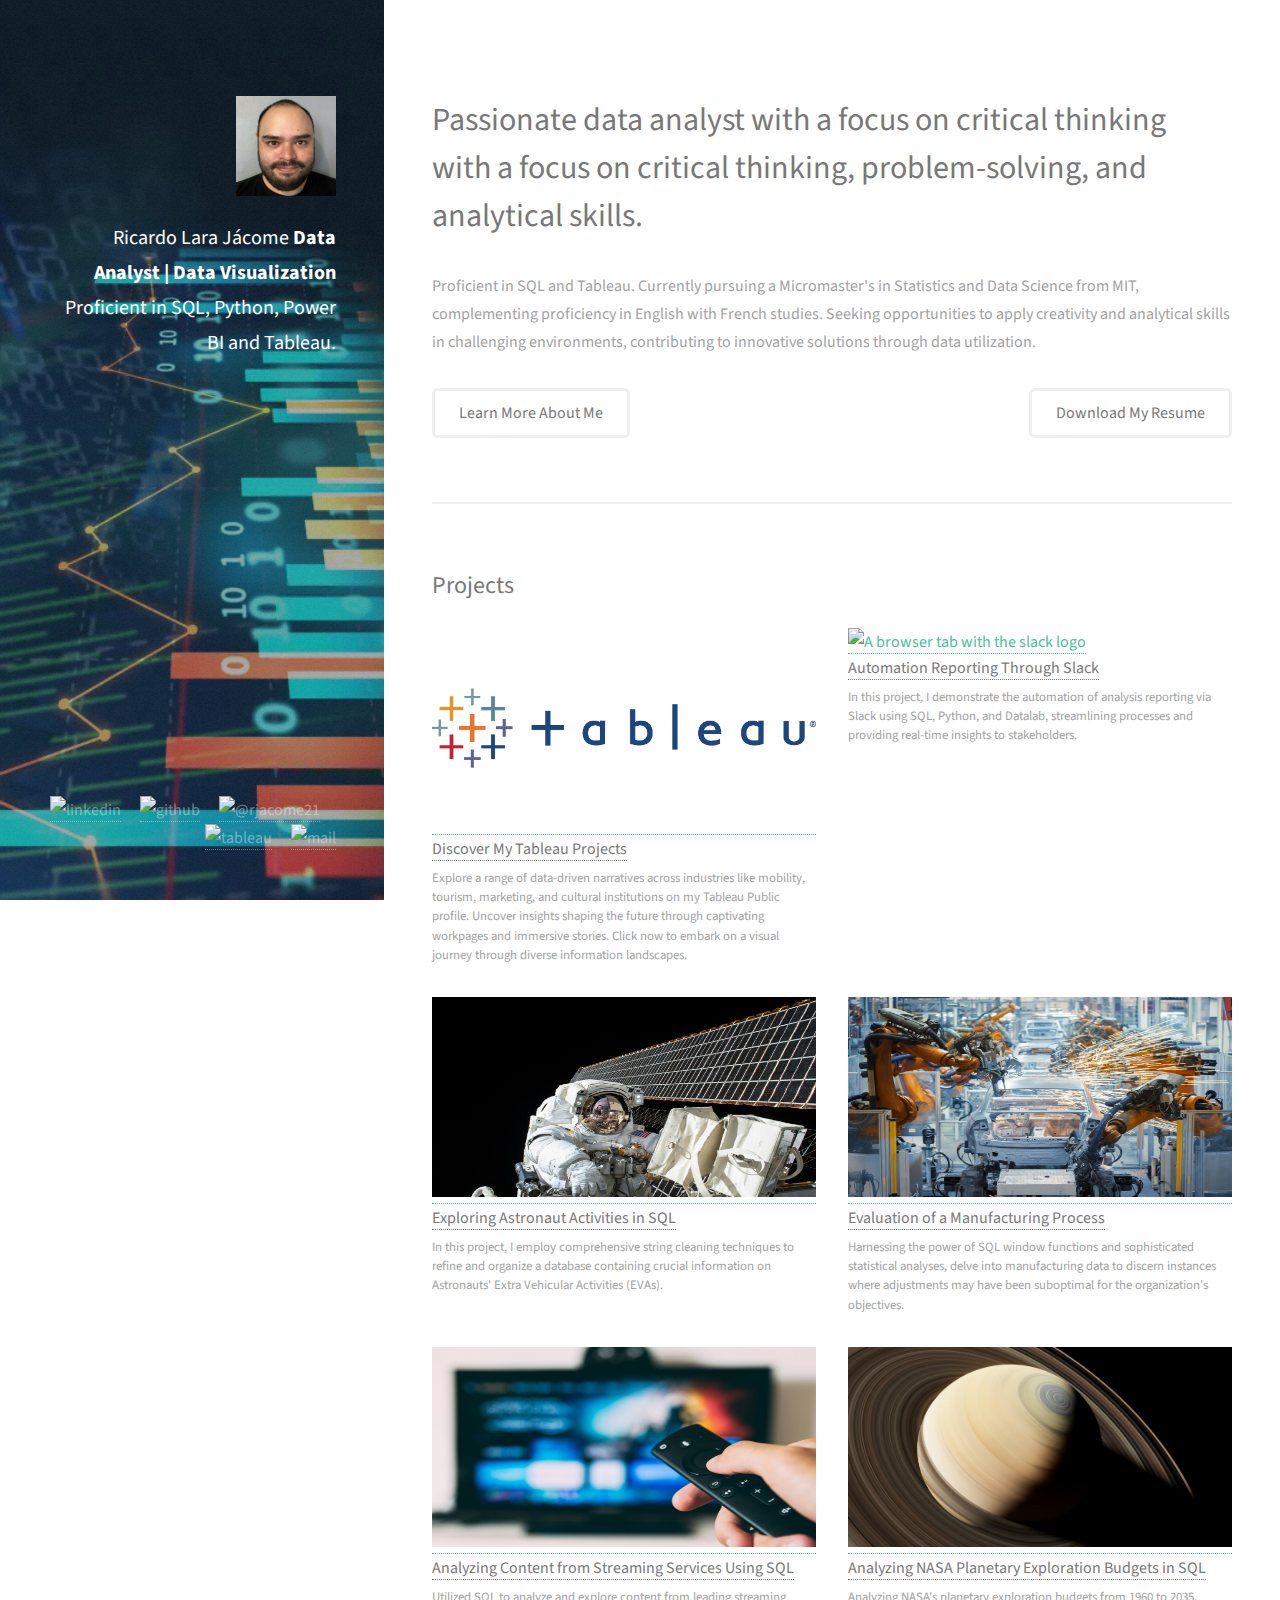
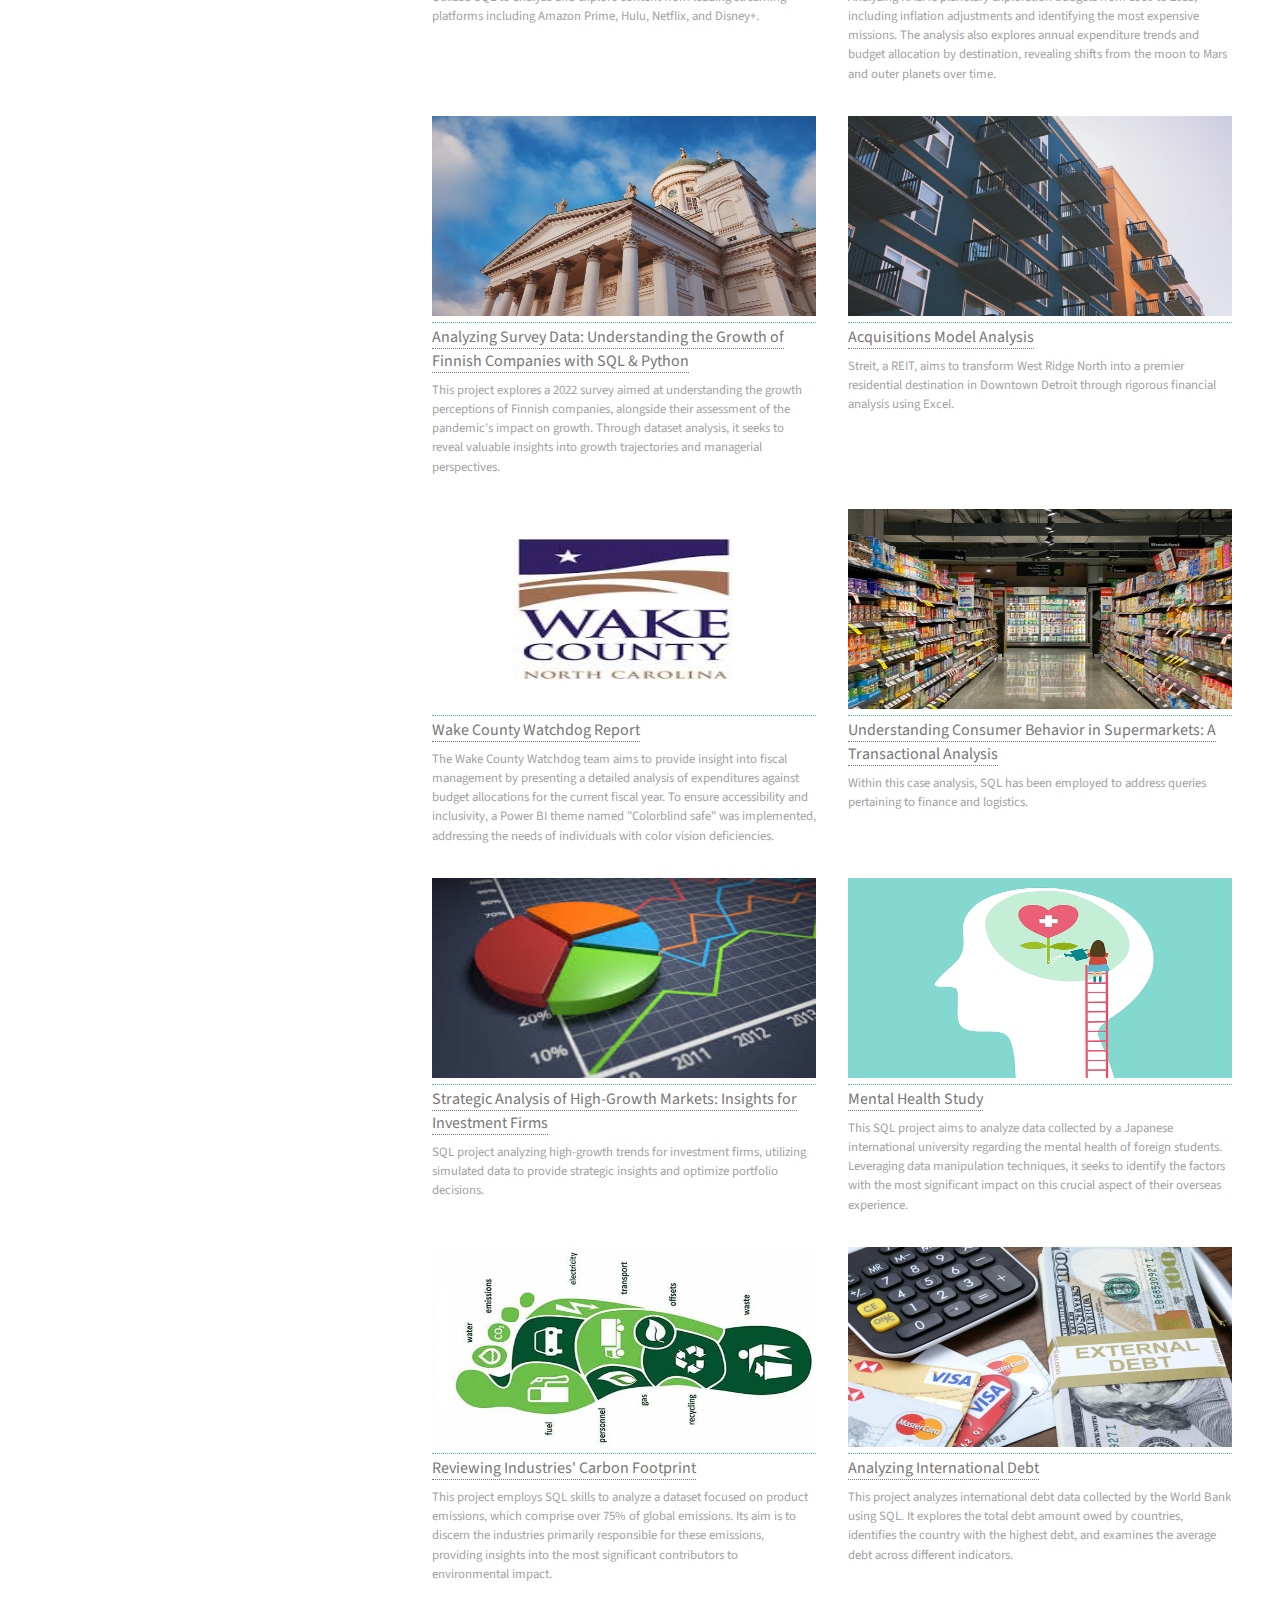
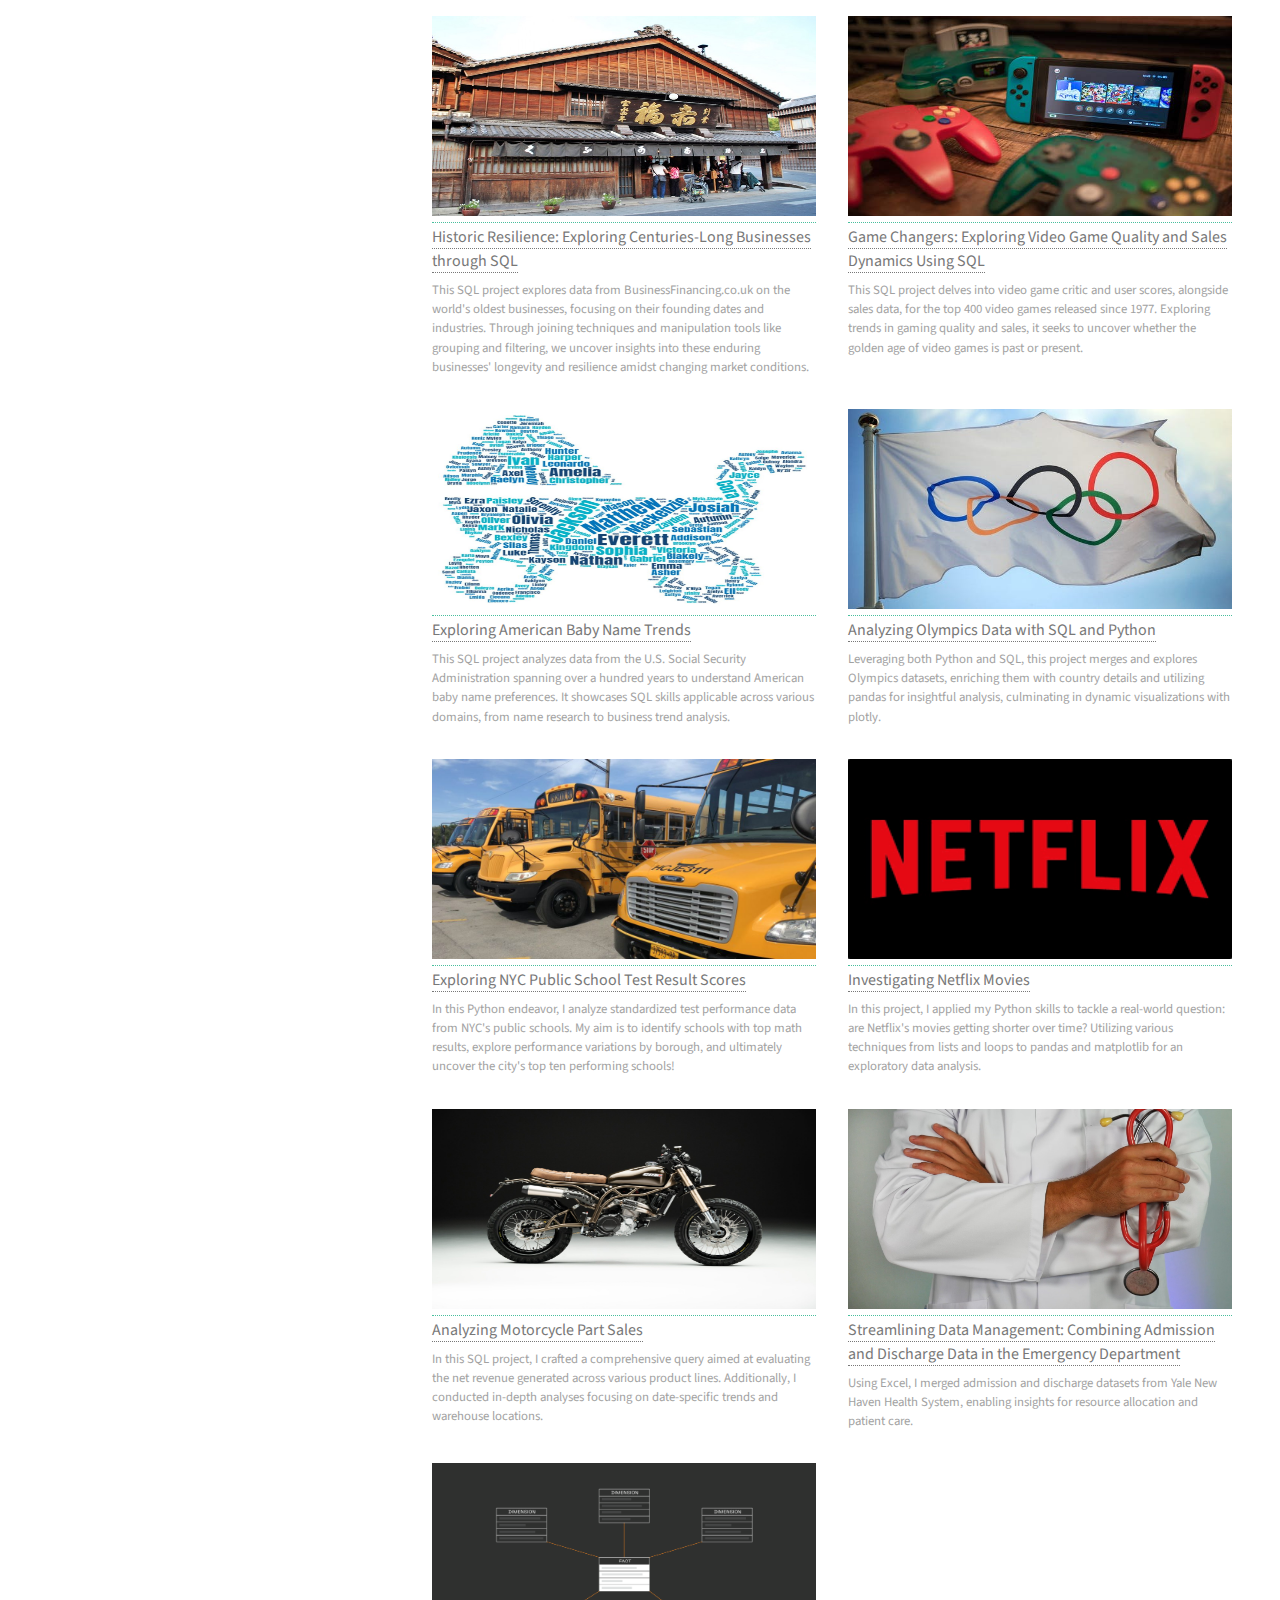
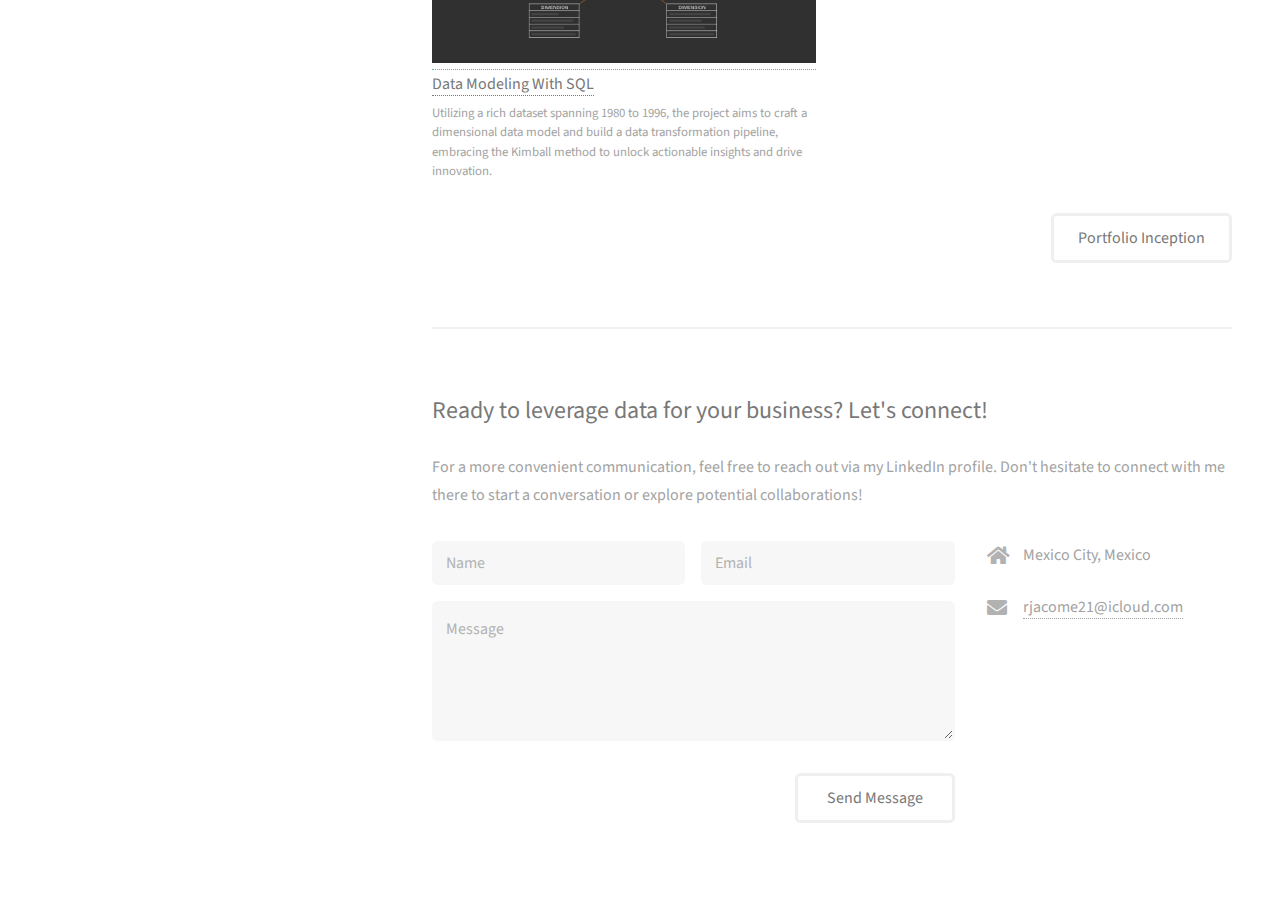
==== commit a663ad2d: "Update index.html" ====
--- a/index.html
+++ b/index.html
@@ -41,11 +41,11 @@
     <!-- One -->
     <section id="one">
         <header class="major">
-            <h2>I am a dedicated data analyst<br />
-                with extensive experience in extracting actionable insights from complex datasets.
+            <h2>Passionate data analyst with a focus on critical thinking<br />
+                 with a focus on critical thinking, problem-solving, and analytical skills.
             </h2>
         </header>
-        <p>Passionate data analyst with a focus on critical thinking, problem-solving, and analytical skills. Proficient in SQL and Tableau. Currently pursuing a Micromaster's in Statistics and Data Science from MIT, complementing proficiency in English with French studies. Seeking opportunities to apply creativity and analytical skills in challenging environments, contributing to innovative solutions through data utilization.</p>
+        <p>Proficient in SQL and Tableau. Currently pursuing a Micromaster's in Statistics and Data Science from MIT, complementing proficiency in English with French studies. Seeking opportunities to apply creativity and analytical skills in challenging environments, contributing to innovative solutions through data utilization.</p>
     <ul class="actions">
         <li class="left-button"><a href="https://www.linkedin.com/in/ricardo-lara-jacome/" class="button">Learn More About Me</a> </li>
         <li class="right-button"><a href="https://github.com/ricardolarajacome/portafolio/raw/main/images/ricardo_lara_jacome-data_analyst_resume.pdf" class="button" download>Download My Resume</a> </li>
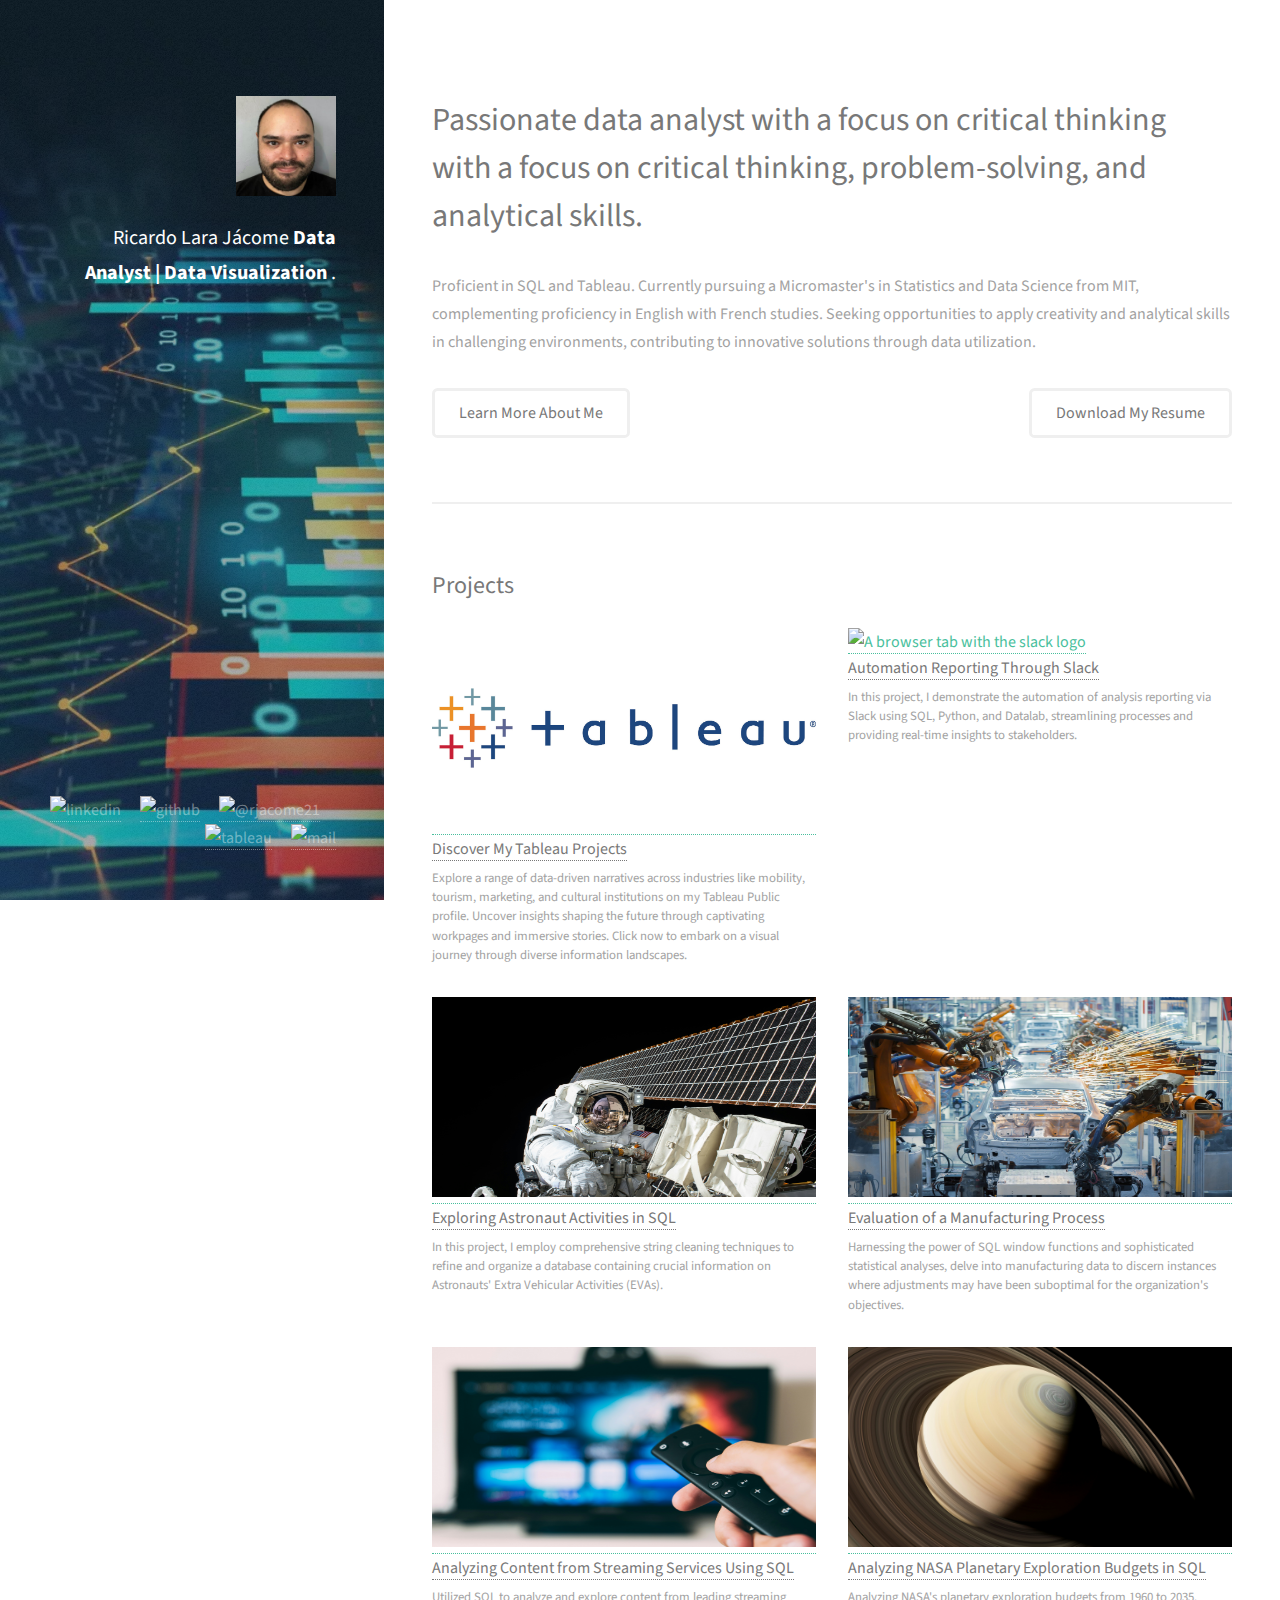
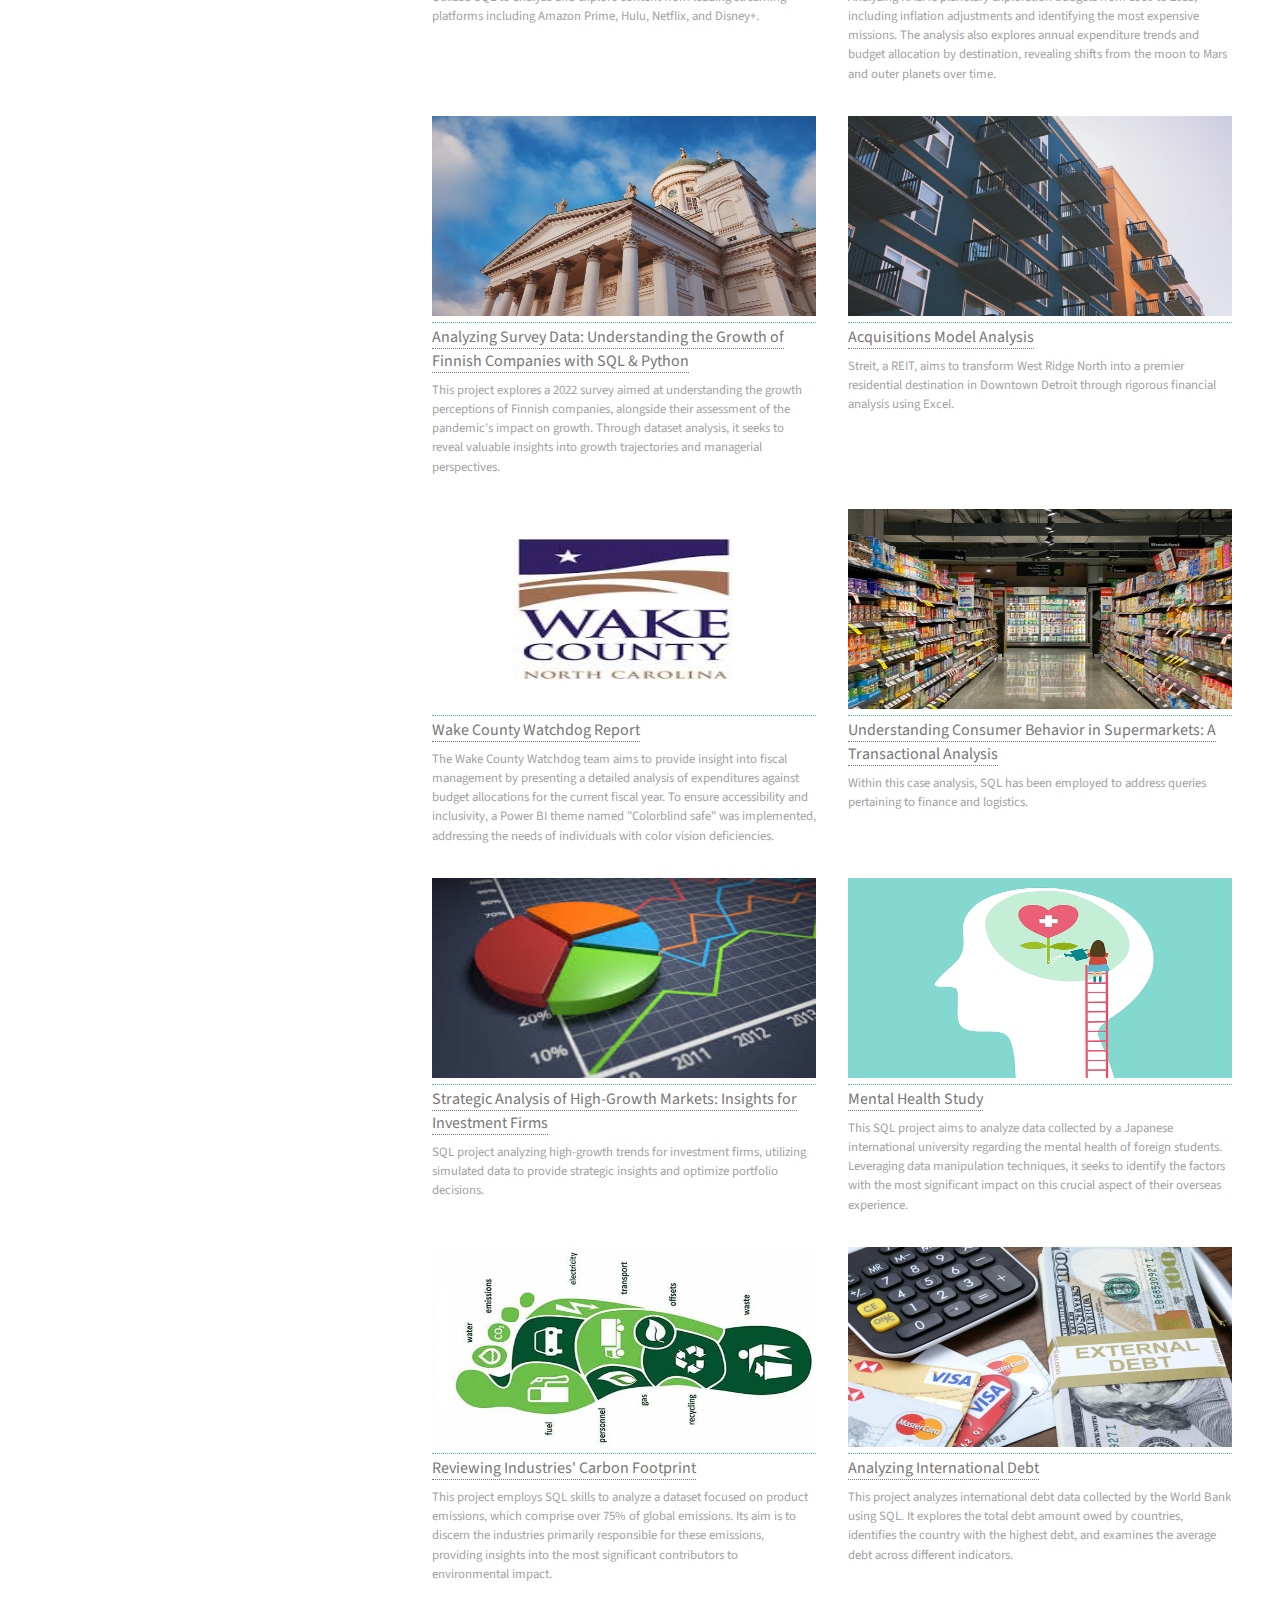
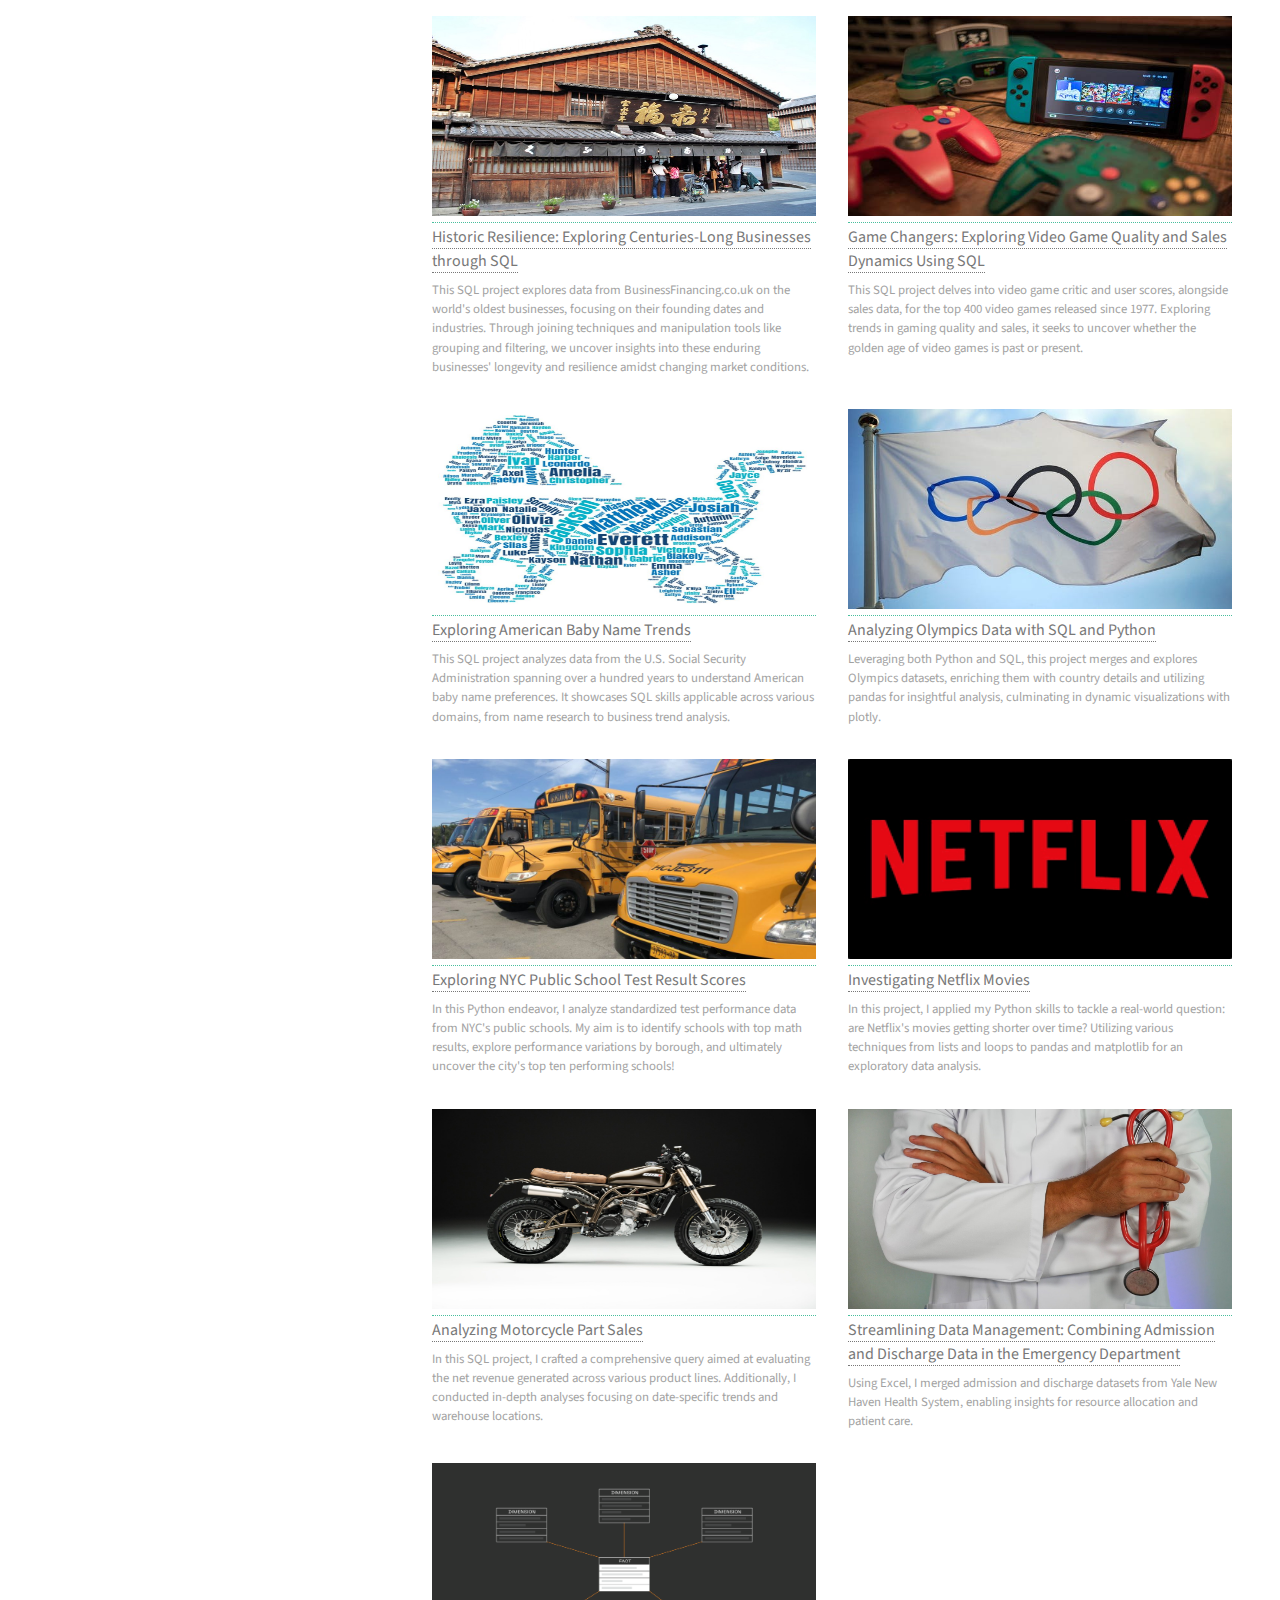
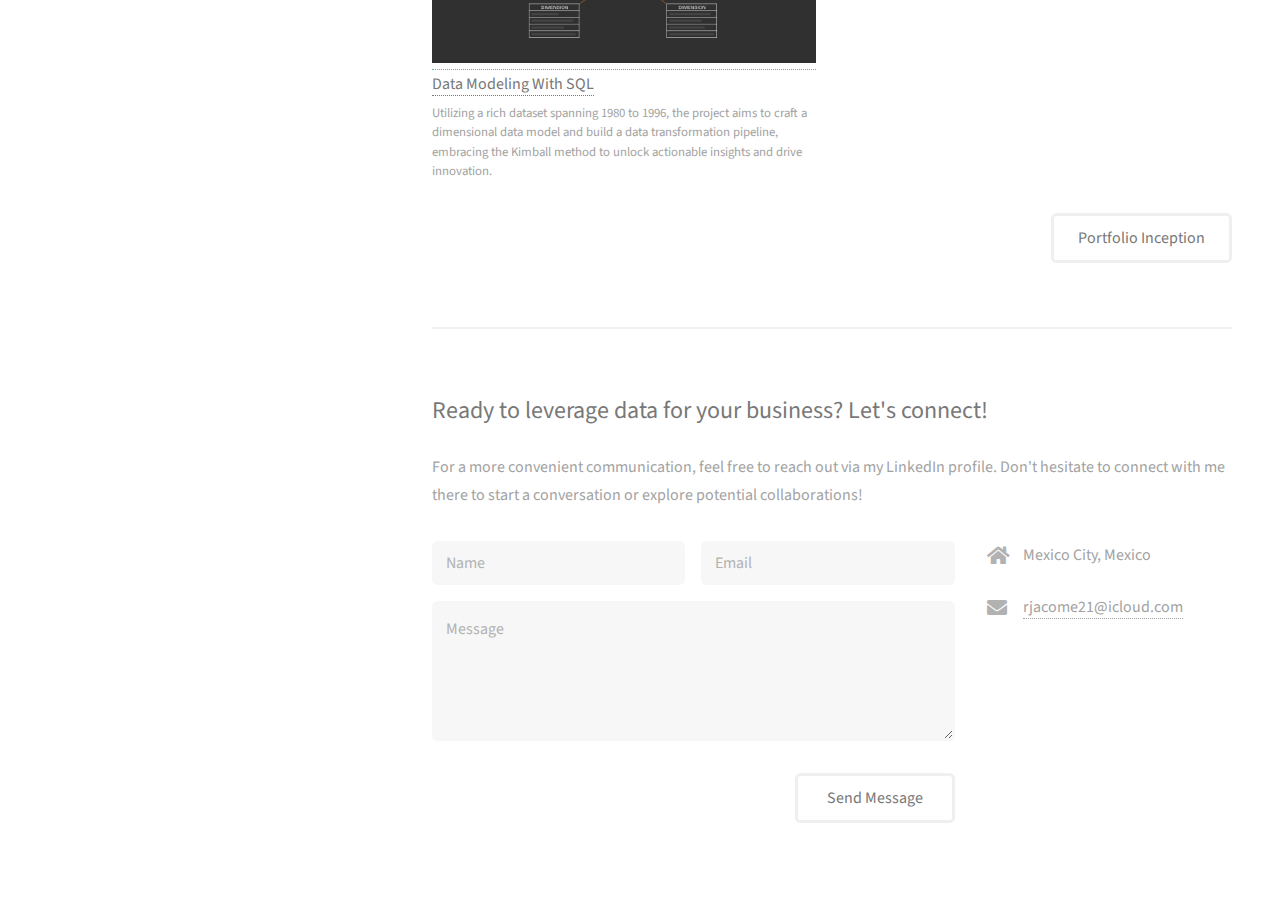
==== commit 424f6d61: "Update index.html" ====
--- a/index.html
+++ b/index.html
@@ -31,7 +31,7 @@
         <a href="#" class="image avatar"><img src="images/Yomero.jpeg" alt="foto de Ricardo Lara" style="border-radius: 0; width: 100px; height: 100px; object-fit: cover;"/></a>
         <h1 style="color: white;"><strong>Ricardo Lara Jácome</strong><br />
         <span style="font-weight: bold; color: white;">Data Analyst | Data Visualization </span><br />
-        Proficient in SQL, Python, Power BI and Tableau</a>.</h1>
+        </a>.</h1>
     </div>
 </header>
 
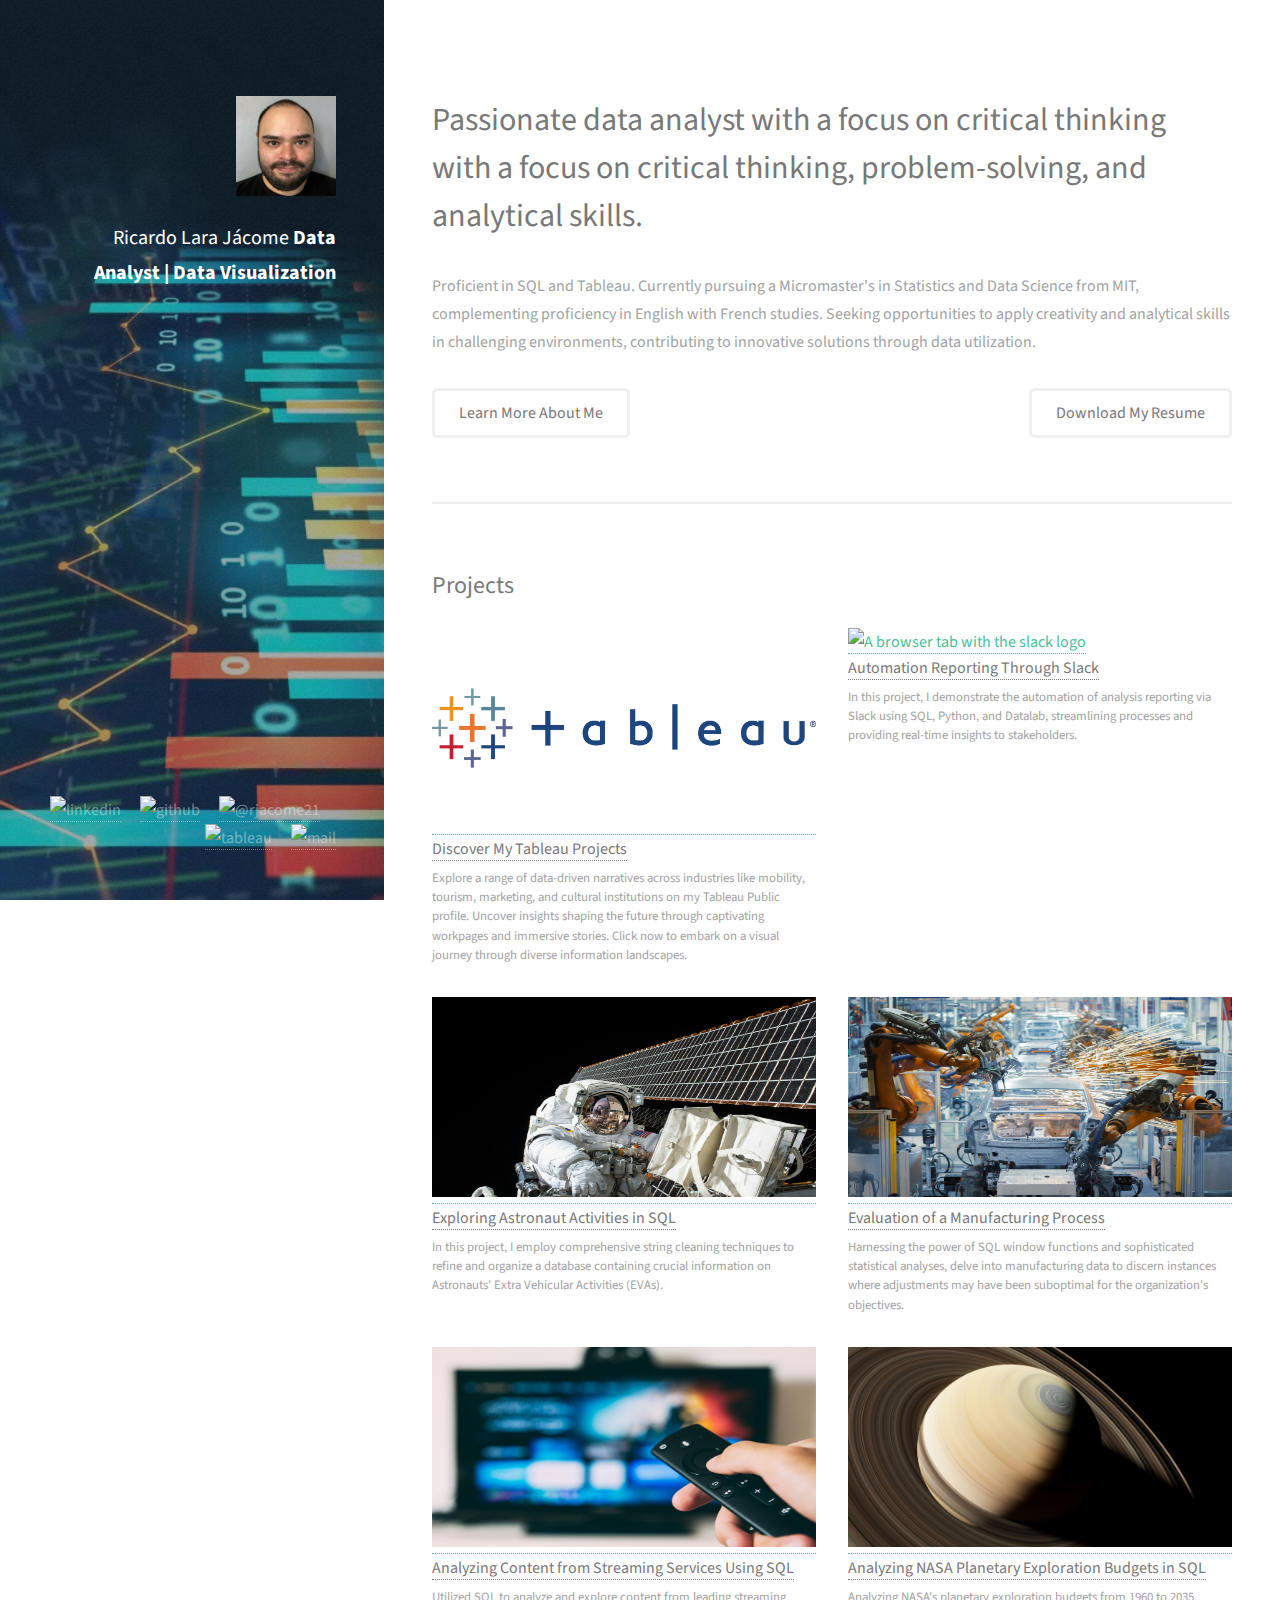
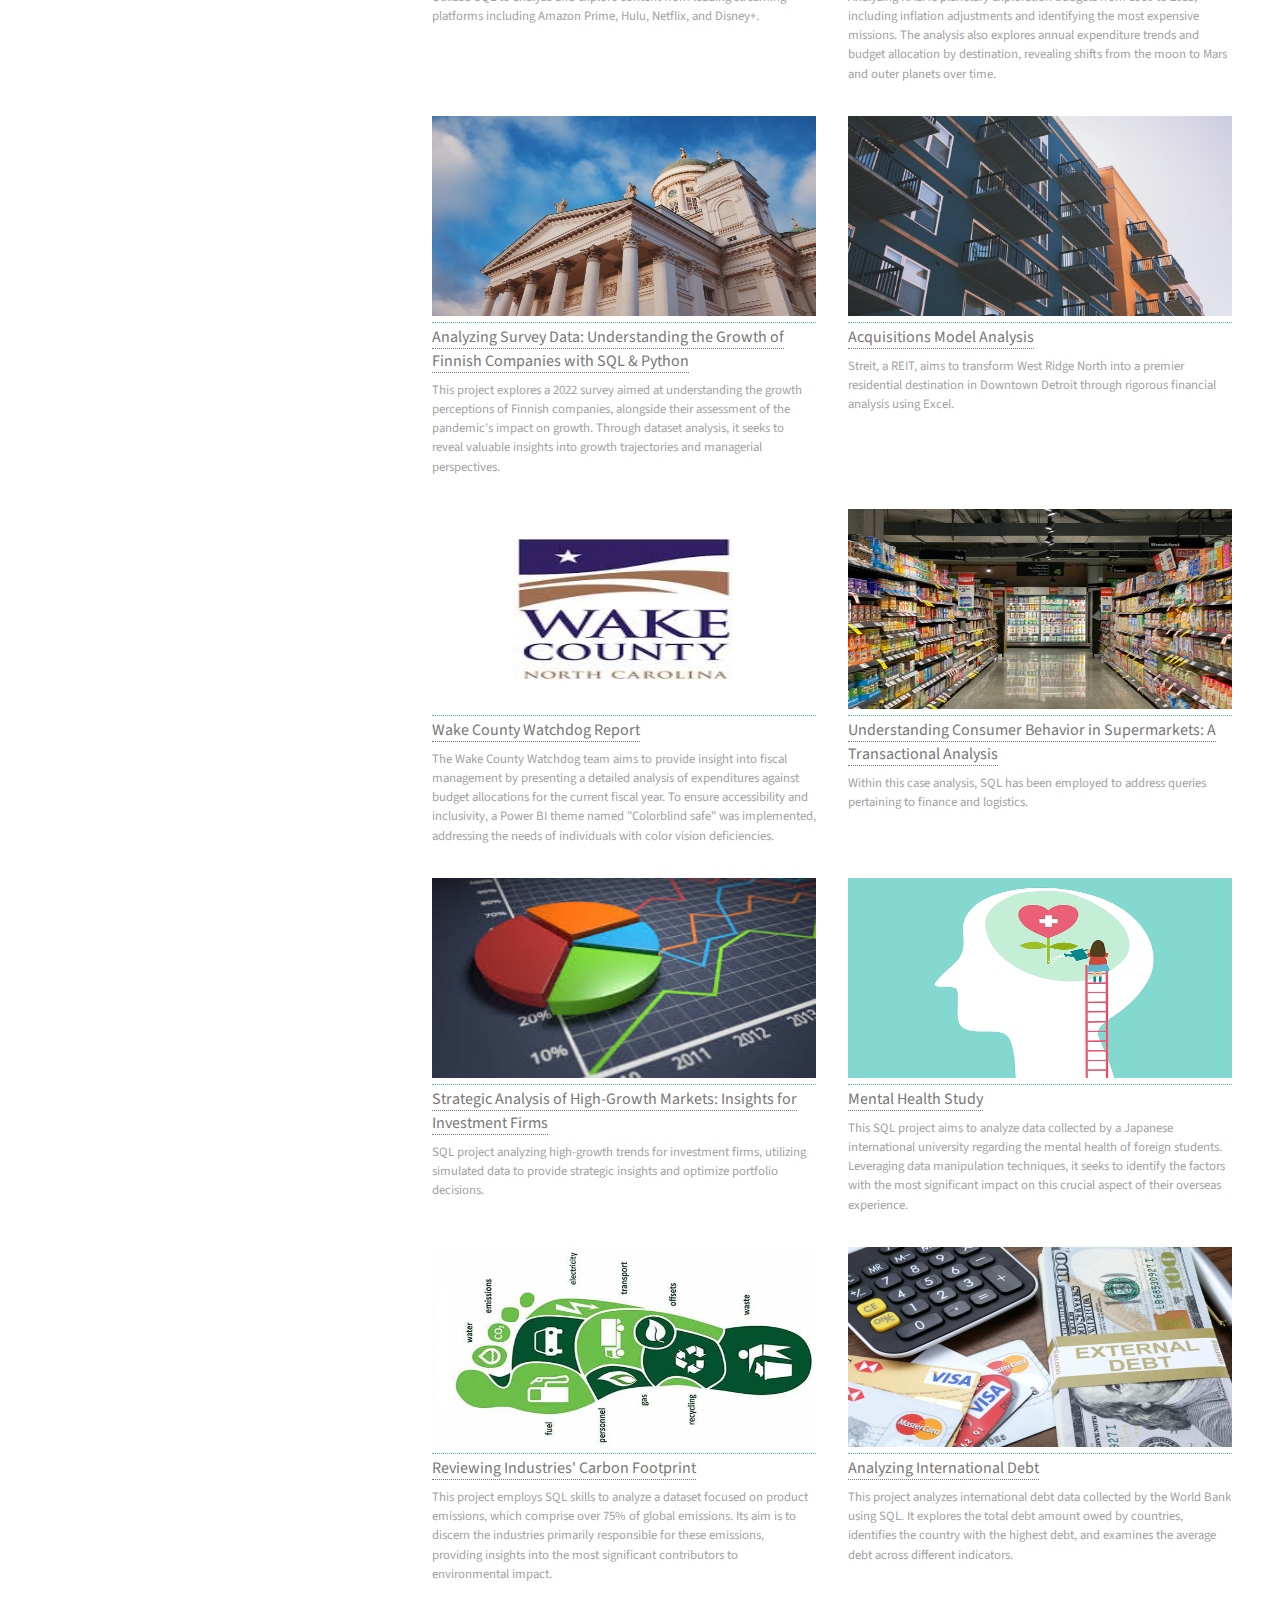
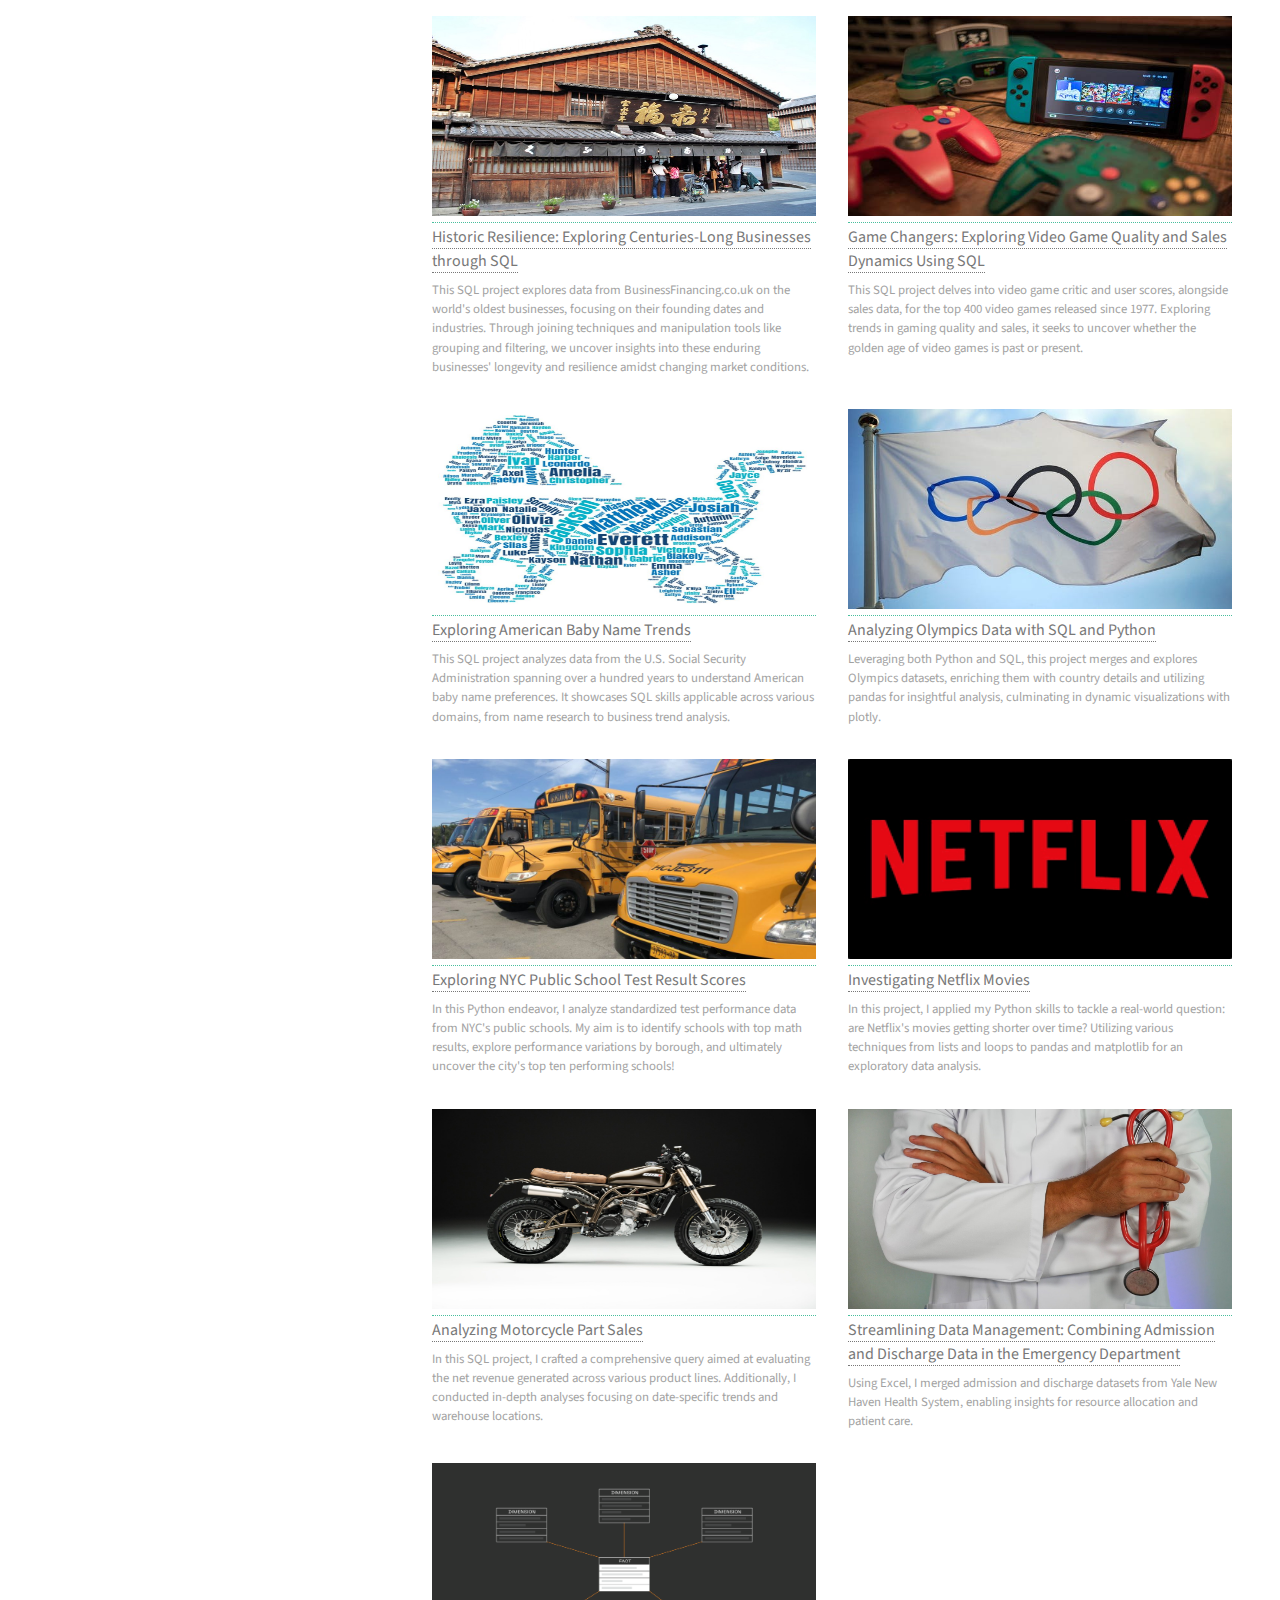
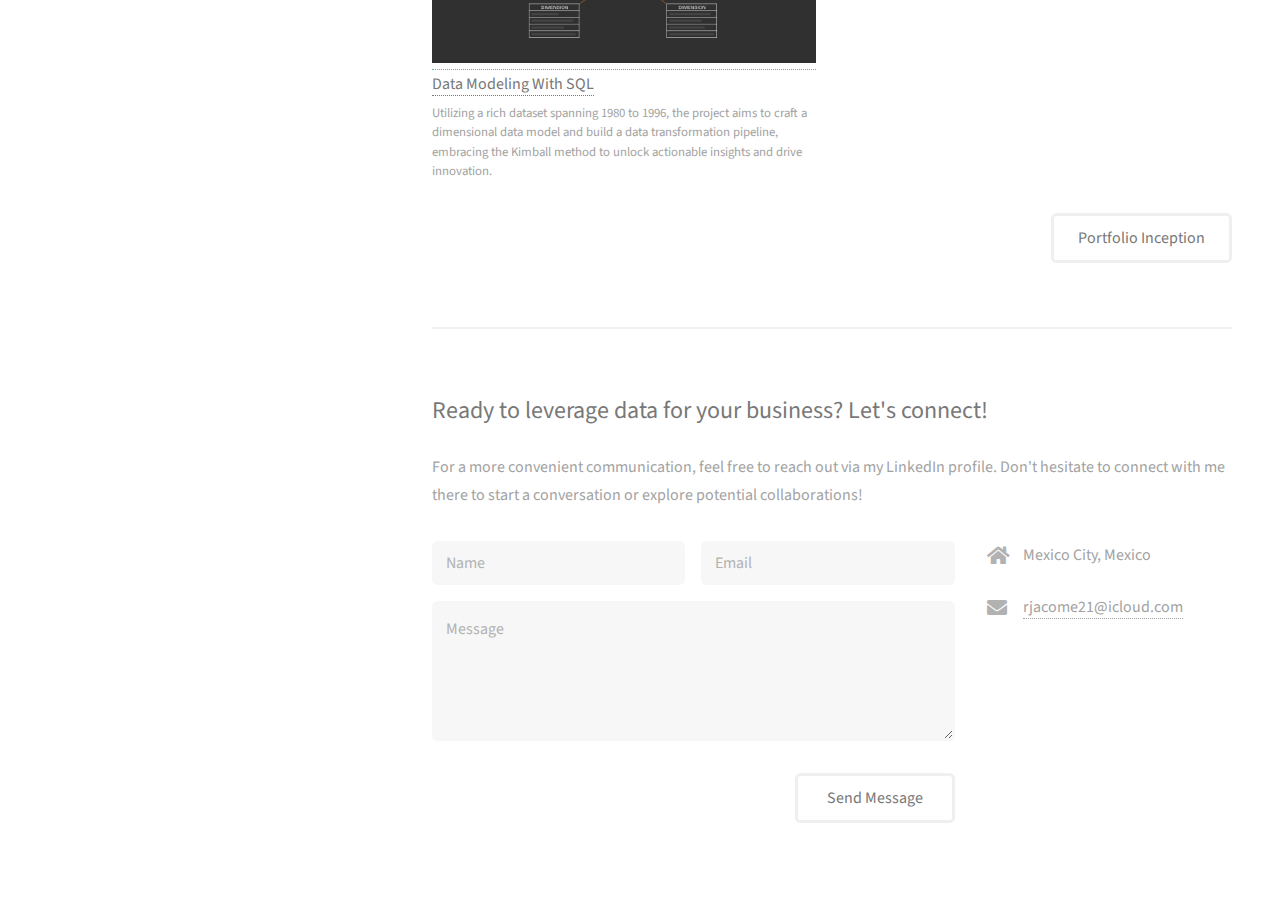
==== commit ee32aedc: "Update index.html" ====
--- a/index.html
+++ b/index.html
@@ -31,7 +31,7 @@
         <a href="#" class="image avatar"><img src="images/Yomero.jpeg" alt="foto de Ricardo Lara" style="border-radius: 0; width: 100px; height: 100px; object-fit: cover;"/></a>
         <h1 style="color: white;"><strong>Ricardo Lara Jácome</strong><br />
         <span style="font-weight: bold; color: white;">Data Analyst | Data Visualization </span><br />
-        </a>.</h1>
+        </a></h1>
     </div>
 </header>
 
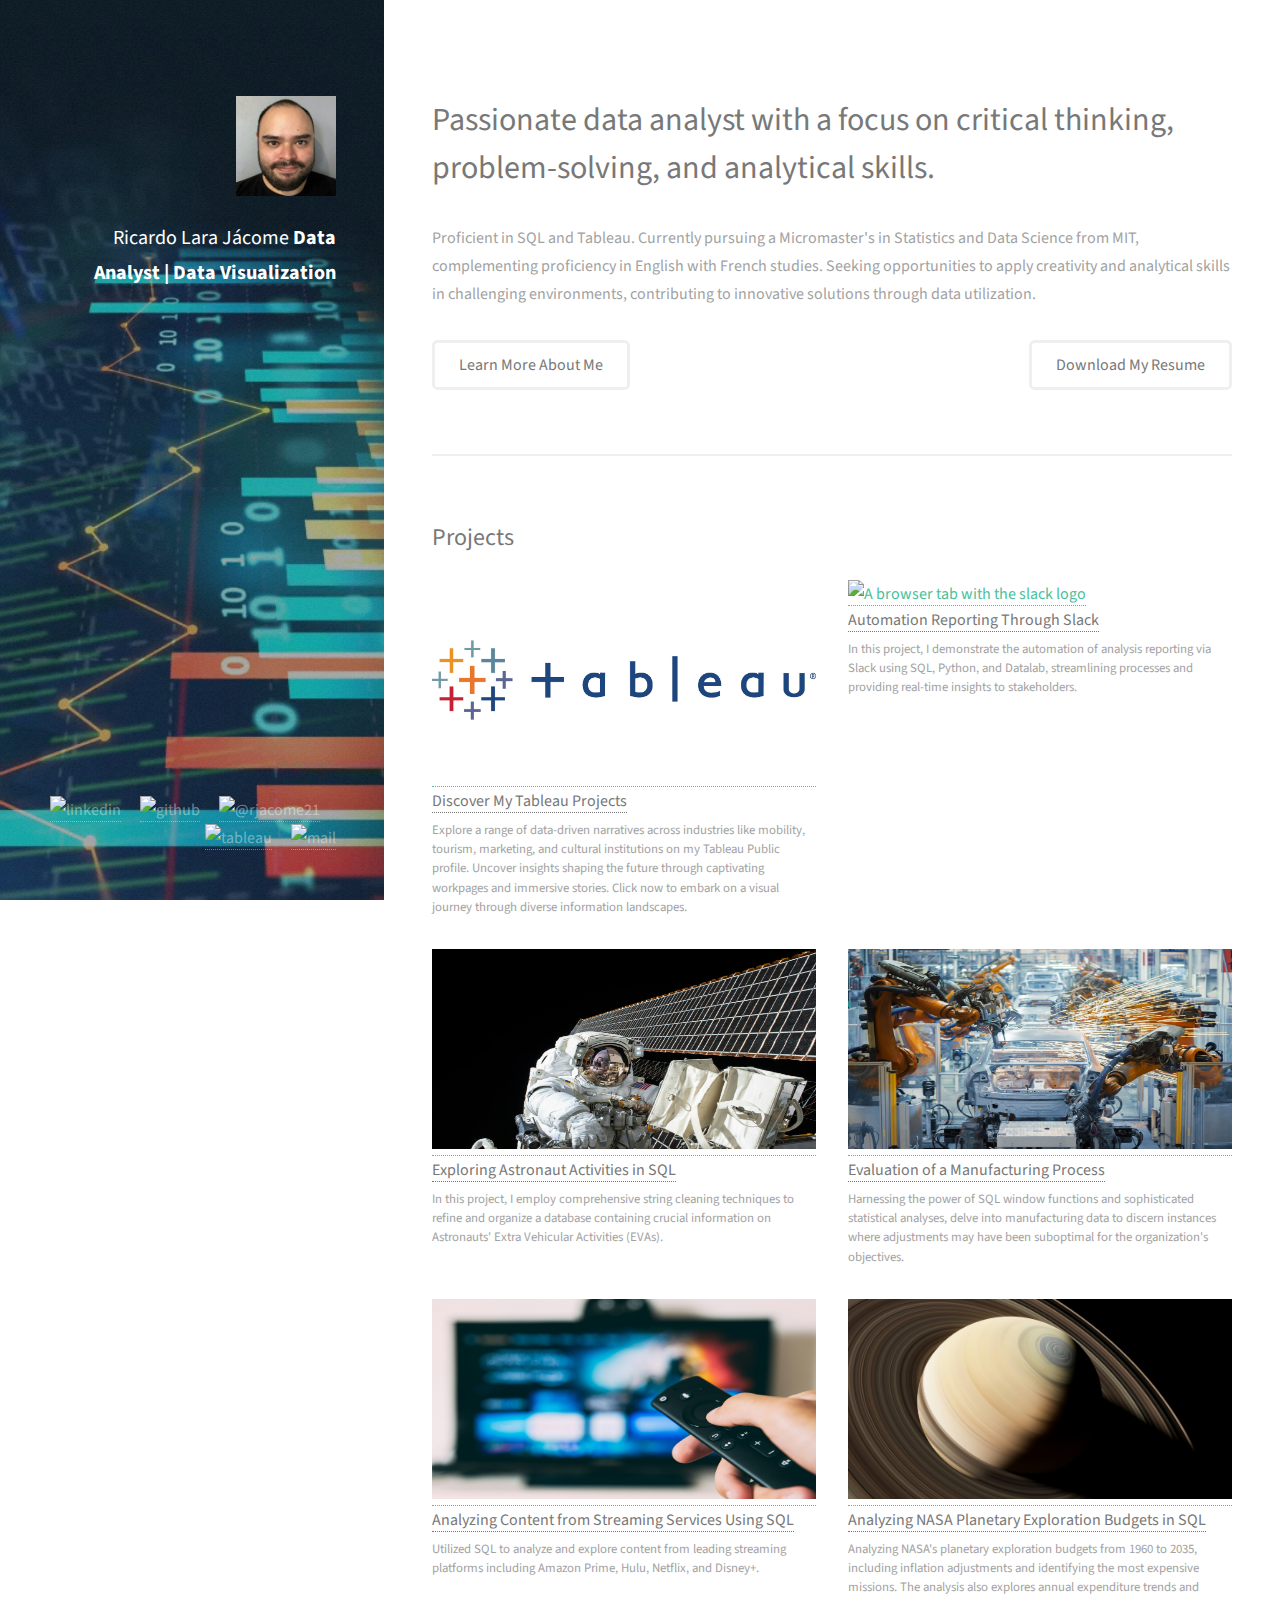
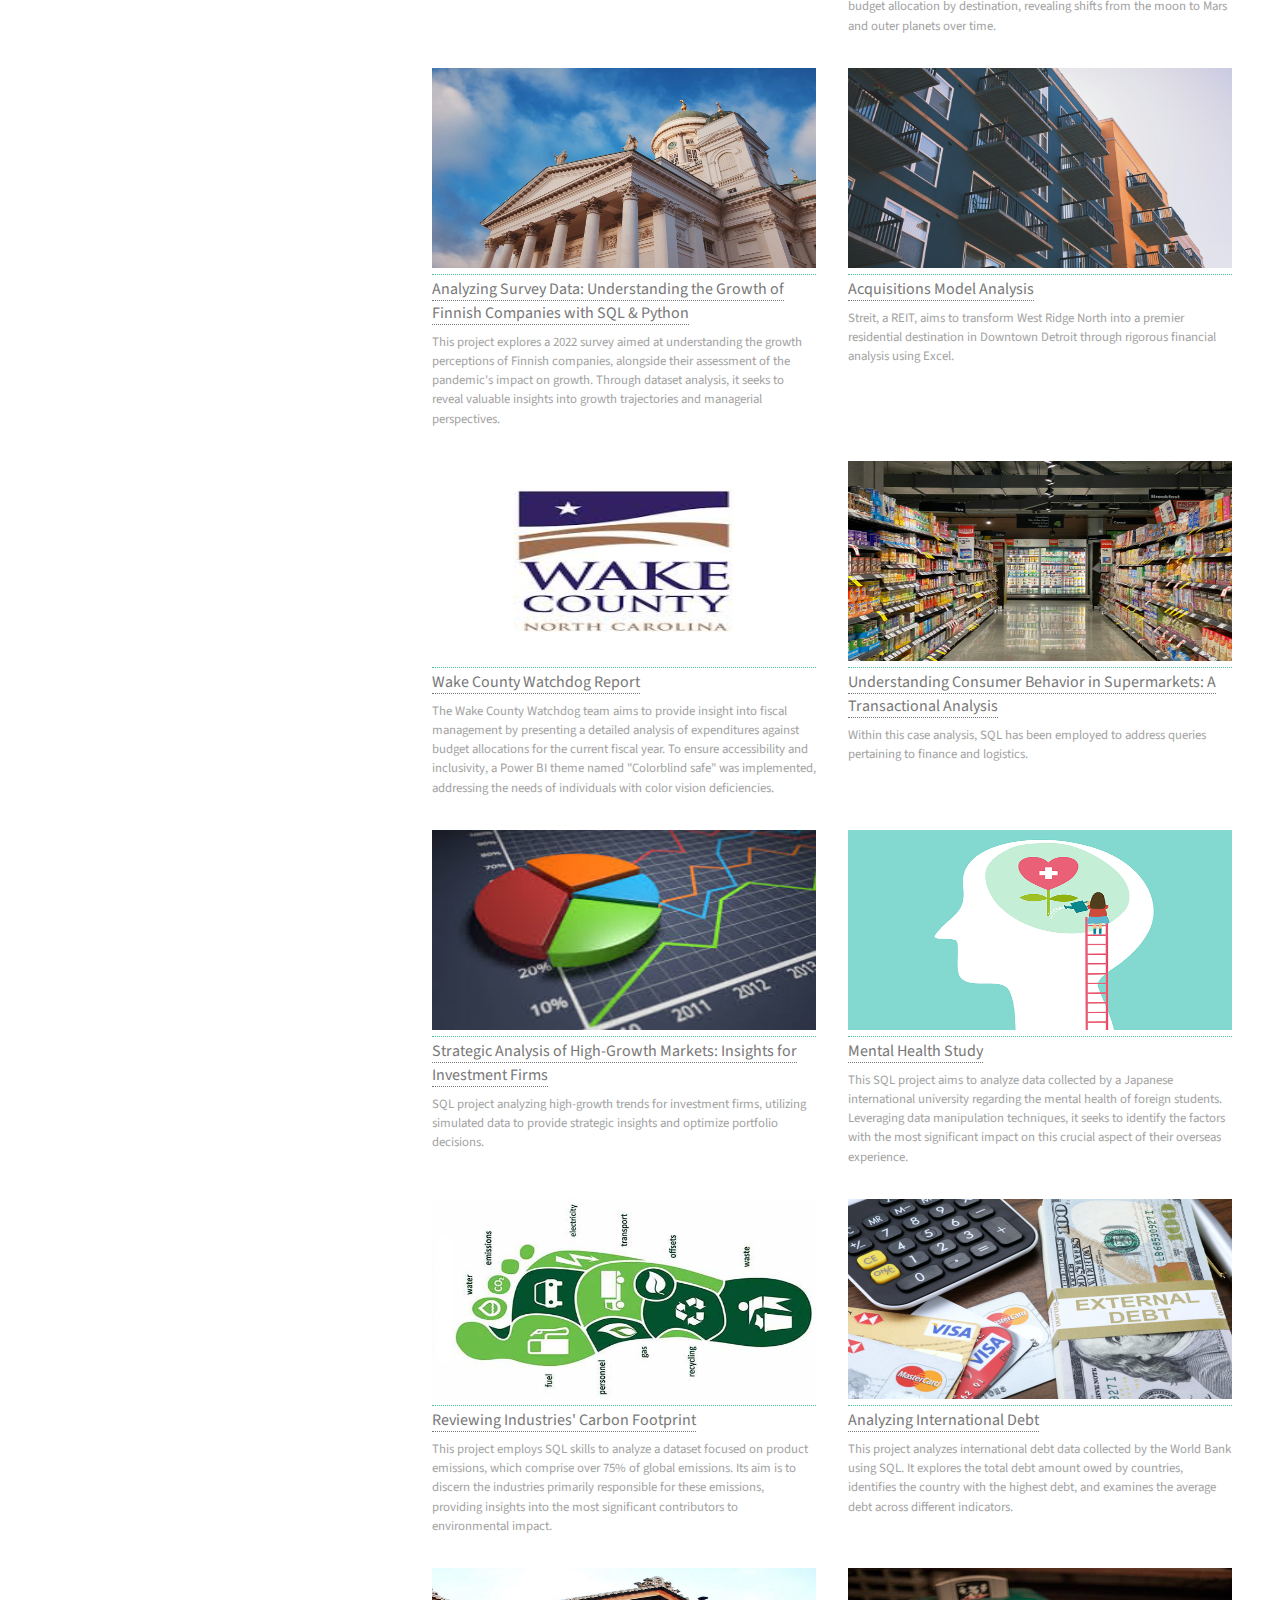
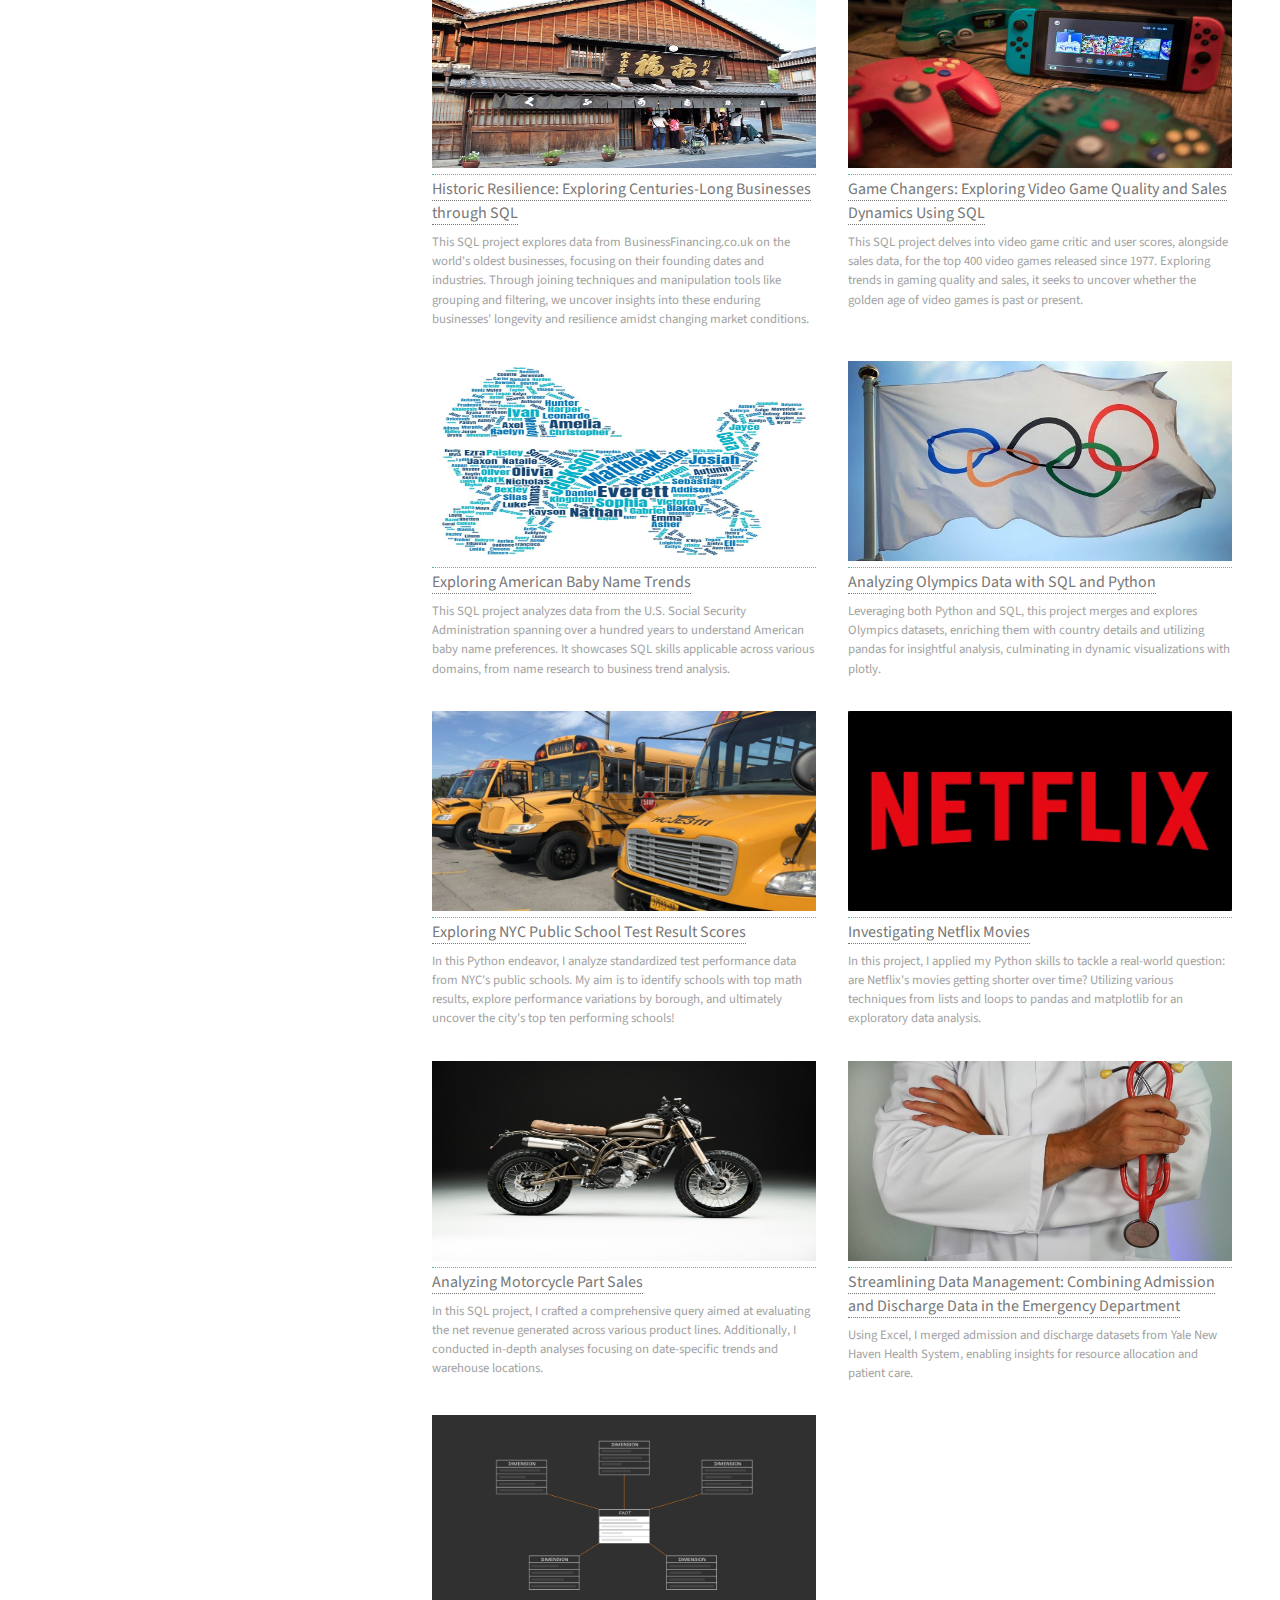
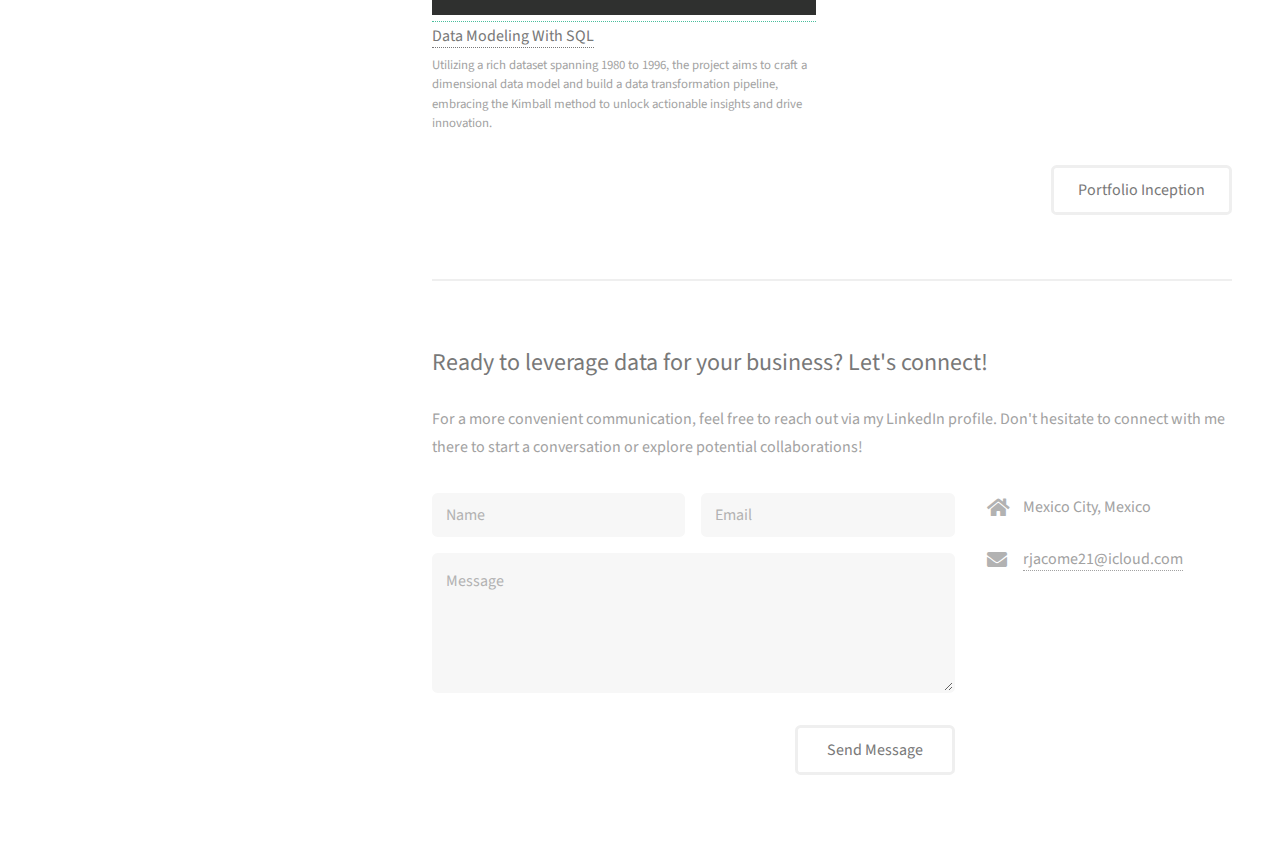
==== commit 5d43048a: "Actualizar index.html" ====
--- a/index.html
+++ b/index.html
@@ -41,14 +41,14 @@
     <!-- One -->
     <section id="one">
         <header class="major">
-            <h2>Passionate data analyst with a focus on critical thinking<br />
-                 with a focus on critical thinking, problem-solving, and analytical skills.
+            <h2>Passionate data analyst with a focus on critical thinking,<br />
+                 problem-solving, and analytical skills.
             </h2>
         </header>
         <p>Proficient in SQL and Tableau. Currently pursuing a Micromaster's in Statistics and Data Science from MIT, complementing proficiency in English with French studies. Seeking opportunities to apply creativity and analytical skills in challenging environments, contributing to innovative solutions through data utilization.</p>
     <ul class="actions">
         <li class="left-button"><a href="https://www.linkedin.com/in/ricardo-lara-jacome/" class="button">Learn More About Me</a> </li>
-        <li class="right-button"><a href="https://github.com/ricardolarajacome/portafolio/raw/main/images/ricardo_lara_jacome-data_analyst_resume.pdf" class="button" download>Download My Resume</a> </li>
+        <li class="right-button"><a href="https://raw.githubusercontent.com/ricardolarajacome/portafolio/main/images/ricardo_lara_data_analyst.pdf" class="button" download>Download My Resume</a> </li>
     </ul>
 </section>
 
